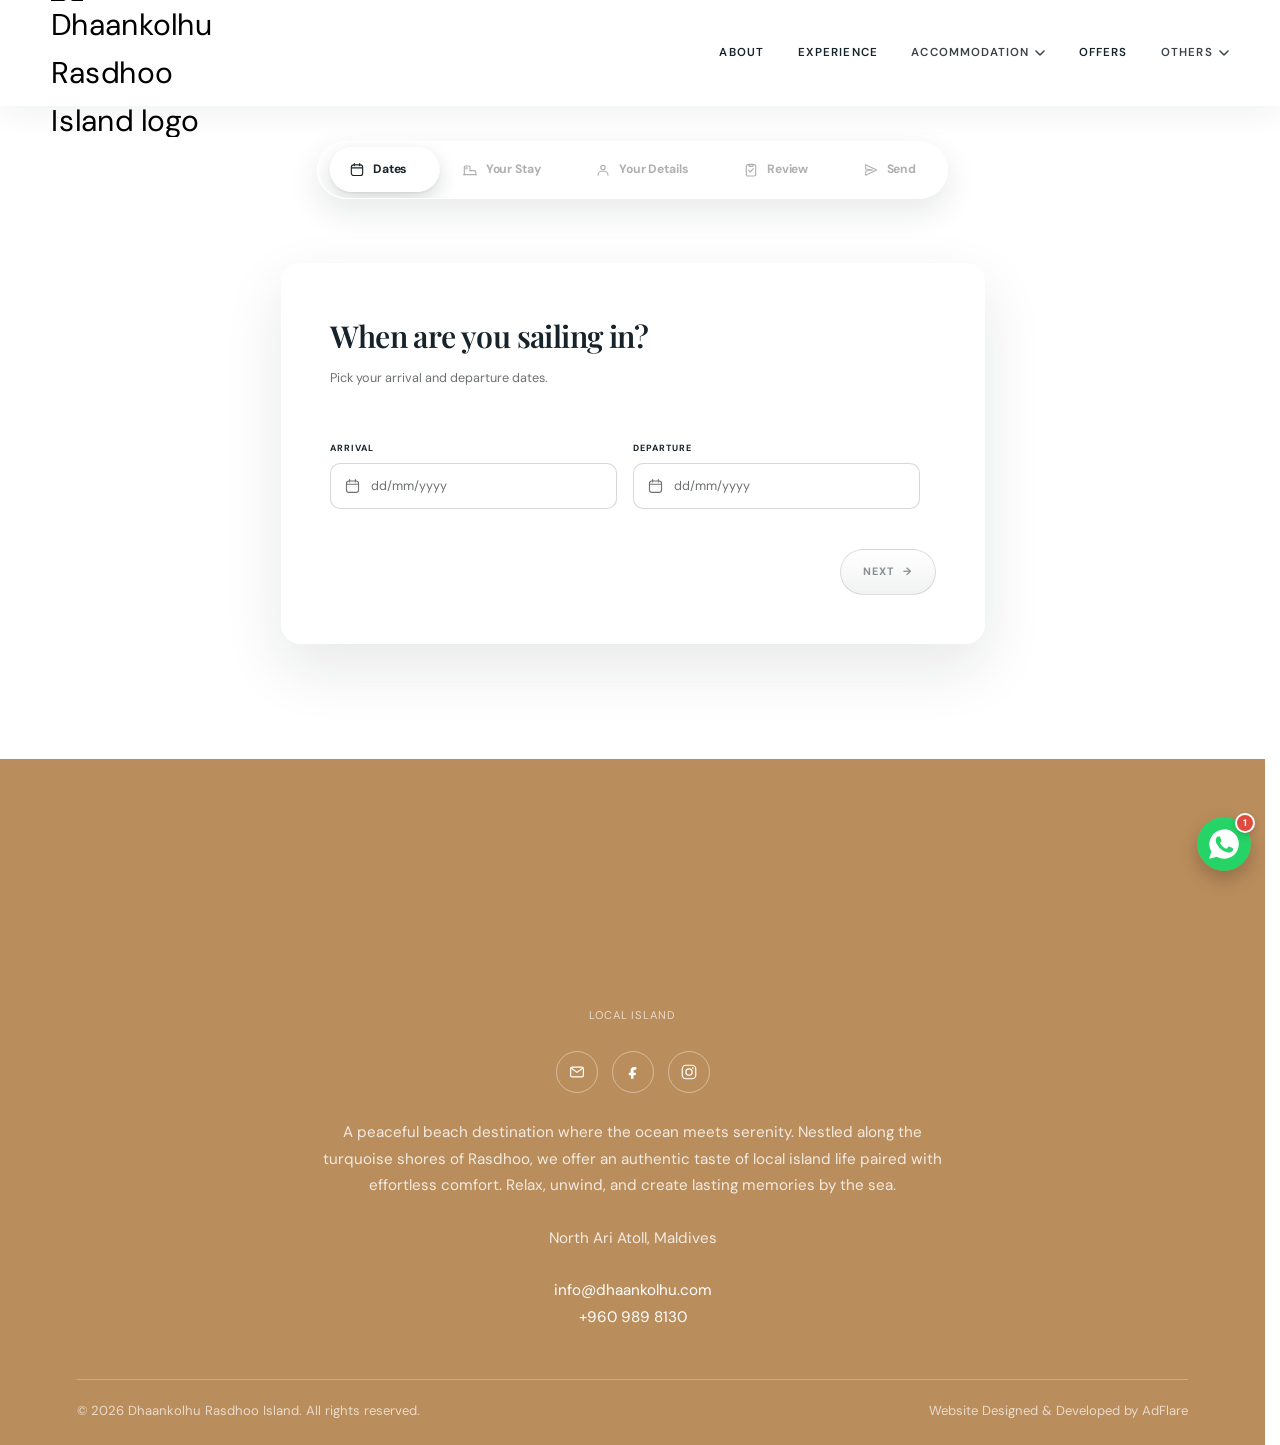
==== book-now.html @ d9fcb4b5 "Add files via upload" ====
<!doctype html>
<html lang="en">
<head>
  <meta charset="UTF-8" />
  <!-- Smooth cross-page transitions: hide the page instantly (before first paint)
       so book-now.js can fade it in — this inline script MUST stay first in <head>. -->
  <script>document.documentElement.classList.add("is-preload");</script>
  <meta name="viewport" content="width=device-width, initial-scale=1.0" />
  <meta name="theme-color" content="#0b6e70" />
  <meta name="description" content="Reserve your stay at Dhaankolhu Rasdhoo Island — a quiet stretch of the Indian Ocean, kept simple, kept beautiful." />
  <link rel="icon" type="image/png" href="img/logo/favicon-light-bg.png" />
  <link rel="icon" type="image/png" href="img/logo/favicon-light-bg.png" media="(prefers-color-scheme: light)" />
  <link rel="icon" type="image/png" href="img/logo/favicon-dark-bg.png" media="(prefers-color-scheme: dark)" />
  <link rel="shortcut icon" type="image/png" href="img/logo/favicon-light-bg.png" />
  <link rel="preconnect" href="https://fonts.googleapis.com" />
  <link rel="preconnect" href="https://fonts.gstatic.com" crossorigin />
  <link href="https://fonts.googleapis.com/css2?family=DM+Sans:wght@400;500;600;700&family=Poppins:ital,wght@0,400;0,500;0,600;0,700;1,400;1,500&family=Playfair+Display:ital,wght@0,500;0,600;0,700;1,500&display=swap" rel="stylesheet" />
  <link rel="stylesheet" href="style.css" />
  <link rel="stylesheet" href="book-now.css" />
  <title>Book Now - Dhaankolhu Rasdhoo</title>
</head>
<body>
  <div class="site-shell">
    <header class="site-header" id="site-header">
      <a class="brand-lockup" href="index.html" aria-label="Dhaankolhu Rasdhoo Island home"><img class="brand-mark" src="img/logo/logo-white.png" alt="Dhaankolhu Rasdhoo Island logo" /></a>
      <div class="header-nav-group">
        <nav class="desktop-nav" aria-label="Primary navigation"><a href="index.html#about">About</a><a href="index.html#experience">Experience</a><div class="nav-dropdown"><a href="family-room.html" class="nav-dropdown-trigger">Accommodation<svg class="nav-dropdown-chevron" viewBox="0 0 10 6" fill="none" xmlns="http://www.w3.org/2000/svg" aria-hidden="true"><path d="M1 1L5 5L9 1" stroke="currentColor" stroke-width="1.5" stroke-linecap="round" stroke-linejoin="round"/></svg></a><div class="nav-dropdown-panel"><a href="double-room.html">Double Room</a><a href="triple-room.html">Triple Room</a><a href="family-room.html">Family Room</a></div></div><a href="offers.html">Offers</a><div class="nav-dropdown"><a href="index.html#highlights" class="nav-dropdown-trigger" data-nav-noop>Others<svg class="nav-dropdown-chevron" viewBox="0 0 10 6" fill="none" xmlns="http://www.w3.org/2000/svg" aria-hidden="true"><path d="M1 1L5 5L9 1" stroke="currentColor" stroke-width="1.5" stroke-linecap="round" stroke-linejoin="round"/></svg></a><div class="nav-dropdown-panel"><a href="index.html#highlights">Highlights</a><a href="index.html#gallery">Gallery</a></div></div></nav>
        <!-- "Book now" doesn't make sense in the header while you're already
             on the booking page, so the right slot is left to the chat-bubble
             contact trigger (floating, docked separately below) instead of a CTA. -->
        <button class="menu-trigger" id="menu-trigger" type="button" aria-label="Open menu" aria-expanded="false"><span class="hamburger-icon"><span class="line line1"></span><span class="line line2"></span><span class="line line3"></span></span></button>
      </div>
    </header>
      <div class="header-contact-bubbles" id="header-contact-bubbles">
        <div class="header-contact-options" id="header-contact-options">
          <div class="chat-widget-panel" id="header-chat-widget-panel" role="dialog" aria-modal="false" aria-label="Chat with Dhaankolhu Rasdhoo" aria-hidden="true">
            <div class="chat-widget-header">
              <span class="chat-widget-avatar"><img loading="lazy" decoding="async" src="img/logo/favicon-light-bg.png" alt="" /></span>
              <span class="chat-widget-headtext">
                <strong>Dhaankolhu Rasdhoo</strong>
                <em>online</em>
              </span>
            </div>
            <div class="chat-widget-body">
              <div class="chat-widget-message">
                <span class="chat-widget-message-avatar"><img loading="lazy" decoding="async" src="img/logo/favicon-light-bg.png" alt="" /></span>
                <div class="chat-widget-bubble">Welcome to Dhaankolhu Rasdhoo! How can we help you?</div>
              </div>
            </div>
            <form class="chat-widget-inputrow" id="header-chat-widget-form">
              <input type="text" id="header-chat-widget-input" class="chat-widget-input" placeholder="Type here..." autocomplete="off" aria-label="Type your message" />
              <button type="submit" class="chat-widget-send" aria-label="Send on WhatsApp">
                <svg viewBox="0 0 24 24" width="18" height="18" fill="none" stroke="currentColor" stroke-width="2.2" stroke-linecap="round" stroke-linejoin="round"><line x1="5" y1="12" x2="19" y2="12"/><polyline points="12 5 19 12 12 19"/></svg>
              </button>
            </form>
            <a class="chat-widget-telegram-link" href="https://t.me/+9609898130" target="_blank" rel="noopener">
              <span class="chat-widget-telegram-icon"><img loading="lazy" decoding="async" src="img/telegram.webp" alt="" /></span>
              Chat on Telegram instead
            </a>
          </div>
        </div>
        <button class="header-contact-trigger" id="header-contact-trigger" type="button" aria-expanded="false" aria-controls="header-contact-options" aria-label="Contact us">
          <span class="header-contact-trigger-icon header-contact-trigger-icon-open" aria-hidden="true">
            <svg viewBox="0 0 24 24" width="100%" height="100%" style="display:block;"><circle cx="12" cy="12" r="12" fill="#25d366"/><path fill="#fff" d="M12.04 5.5c-3.61 0-6.54 2.93-6.54 6.54 0 1.15.3 2.28.87 3.27L5.4 18.6l3.42-.9a6.53 6.53 0 0 0 3.22.85h.003c3.61 0 6.545-2.93 6.545-6.54 0-1.75-.68-3.39-1.918-4.628A6.506 6.506 0 0 0 12.04 5.5zm3.837 9.354c-.16.45-.93.86-1.28.912-.328.05-.74.07-1.194-.075-.275-.088-.629-.205-1.083-.401-1.906-.823-3.15-2.74-3.244-2.867-.094-.127-.774-1.03-.774-1.966 0-.936.492-1.396.666-1.587.175-.19.381-.238.508-.238l.365.007c.118.005.276-.044.431.328.16.383.541 1.323.589 1.42.048.095.08.207.016.334-.064.127-.096.207-.19.317-.096.111-.201.248-.287.334-.096.096-.195.2-.084.39.111.19.494.817 1.062 1.324.729.65 1.344.852 1.535.949.19.096.301.08.412-.048.111-.127.476-.556.603-.746.127-.19.254-.16.428-.096.175.064 1.109.523 1.298.618.19.096.317.144.363.223.048.08.048.462-.112.911z"/></svg>
          </span>
          <span class="header-contact-trigger-icon header-contact-trigger-icon-close" aria-hidden="true">
            <svg viewBox="0 0 24 24" width="18" height="18" fill="none" stroke="currentColor" stroke-width="2.2" stroke-linecap="round" stroke-linejoin="round"><line x1="18" y1="6" x2="6" y2="18"/><line x1="6" y1="6" x2="18" y2="18"/></svg>
          </span>
        </button>
        <span class="header-contact-trigger-badge" aria-hidden="true">1</span>
      </div>


    <div class="mobile-menu" id="mobile-menu" aria-hidden="true">
      <div class="mobile-menu-inner">
        <span class="eyebrow">The local island edit</span>
        <nav aria-label="Mobile navigation">
          <a href="index.html#about"><span>01</span>About</a>
          <a href="index.html#experience"><span>02</span>Experience</a>
          <a href="family-room.html"><span>03</span>Accommodation</a>
          <a href="offers.html"><span>04</span>Offers</a>
          <a href="index.html#highlights"><span>05</span>Highlights</a>
          <a href="index.html#gallery"><span>06</span>Gallery</a>
        </nav>
        <div class="mobile-menu-divider"></div>
        <button class="mobile-book-now js-scroll-top" type="button">Book now</button>
      </div>
    </div>

    <main>
      <section class="bk-flow-section section-shell" id="booking-flow">
        <div class="bk-rail-outer">
          <div class="bk-rail" id="bk-rail">
            <div class="bk-rail-indicator" aria-hidden="true"></div>
            <button class="bk-rail-step is-active" data-step="1" type="button" disabled>
              <svg class="bk-rail-icon" viewBox="0 0 24 24" fill="none" aria-hidden="true"><rect x="3.5" y="5" width="17" height="16" rx="3.5" stroke="currentColor" stroke-width="1.7"/><path d="M3.5 9.5H20.5" stroke="currentColor" stroke-width="1.7"/><path d="M8 3V6.2M16 3V6.2" stroke="currentColor" stroke-width="1.7" stroke-linecap="round"/></svg>
              <span class="bk-rail-label">Dates</span>
            </button>
            <button class="bk-rail-step" data-step="2" type="button" disabled>
              <svg class="bk-rail-icon" viewBox="0 0 24 24" fill="none" aria-hidden="true"><path d="M3.5 19V7.5C3.5 6.67 4.17 6 5 6H10.5C11.33 6 12 6.67 12 7.5V13" stroke="currentColor" stroke-width="1.7" stroke-linecap="round" stroke-linejoin="round"/><path d="M12 13H19C19.83 13 20.5 13.67 20.5 14.5V19" stroke="currentColor" stroke-width="1.7" stroke-linecap="round" stroke-linejoin="round"/><path d="M2.5 19H21.5" stroke="currentColor" stroke-width="1.7" stroke-linecap="round"/><circle cx="6.75" cy="9.25" r="1.35" stroke="currentColor" stroke-width="1.5"/></svg>
              <span class="bk-rail-label">Your Stay</span>
            </button>
            <button class="bk-rail-step" data-step="3" type="button" disabled>
              <svg class="bk-rail-icon" viewBox="0 0 24 24" fill="none" aria-hidden="true"><circle cx="12" cy="8.3" r="3.3" stroke="currentColor" stroke-width="1.7"/><path d="M4.5 20c0-3.87 3.36-6.5 7.5-6.5s7.5 2.63 7.5 6.5" stroke="currentColor" stroke-width="1.7" stroke-linecap="round"/></svg>
              <span class="bk-rail-label">Your Details</span>
            </button>
            <button class="bk-rail-step" data-step="4" type="button" disabled>
              <svg class="bk-rail-icon" viewBox="0 0 24 24" fill="none" aria-hidden="true"><rect x="5" y="4" width="14" height="17" rx="2.3" stroke="currentColor" stroke-width="1.7"/><path d="M9 3.5H15V5.5C15 6.05 14.55 6.5 14 6.5H10C9.45 6.5 9 6.05 9 5.5V3.5Z" stroke="currentColor" stroke-width="1.7"/><path d="M8.5 12.5L11 15L15.5 10" stroke="currentColor" stroke-width="1.7" stroke-linecap="round" stroke-linejoin="round"/></svg>
              <span class="bk-rail-label">Review</span>
            </button>
            <button class="bk-rail-step bk-rail-step-fixed" data-step="5" type="button">
              <svg class="bk-rail-icon" viewBox="0 0 24 24" fill="none" aria-hidden="true"><path d="M4 20L20.5 12L4 4L4 10.5L14.5 12L4 13.5L4 20Z" stroke="currentColor" stroke-width="1.6" stroke-linejoin="round"/></svg>
              <span class="bk-rail-label">Send</span>
            </button>
          </div>
        </div>

        <div class="bk-grid">
          <div class="bk-panel">
            <form id="bk-form" novalidate>

              <!-- Step 1 — Dates & Party -->
              <div class="bk-step is-current" data-step="1">
                <div class="bk-step-head">
                  <h2>When are you sailing in?</h2>
                  <p>Pick your arrival and departure dates.</p>
                </div>
                <div class="bk-field-row">
                  <div class="bk-field">
                    <label for="bk-arrival-trigger">Arrival</label>
                    <div class="bk-date-field">
                      <svg class="bk-date-icon" viewBox="0 0 24 24" fill="none" aria-hidden="true"><rect x="3.5" y="5" width="17" height="16" rx="3.5" stroke="currentColor" stroke-width="1.6"/><path d="M3.5 9.5H20.5" stroke="currentColor" stroke-width="1.6"/><path d="M8 3V6.2M16 3V6.2" stroke="currentColor" stroke-width="1.6" stroke-linecap="round"/></svg>
                      <button type="button" class="bk-date-trigger" id="bk-arrival-trigger" data-empty="true" aria-haspopup="dialog" aria-expanded="false">dd/mm/yyyy</button>
                      <input type="hidden" id="bk-arrival" name="arrival" required />
                    </div>
                    <input type="hidden" id="bk-arrival-time" name="arrivalTime" value="14:00" />
                  </div>
                  <div class="bk-field">
                    <label for="bk-departure-trigger">Departure</label>
                    <div class="bk-date-field">
                      <svg class="bk-date-icon" viewBox="0 0 24 24" fill="none" aria-hidden="true"><rect x="3.5" y="5" width="17" height="16" rx="3.5" stroke="currentColor" stroke-width="1.6"/><path d="M3.5 9.5H20.5" stroke="currentColor" stroke-width="1.6"/><path d="M8 3V6.2M16 3V6.2" stroke="currentColor" stroke-width="1.6" stroke-linecap="round"/></svg>
                      <button type="button" class="bk-date-trigger" id="bk-departure-trigger" data-empty="true" aria-haspopup="dialog" aria-expanded="false">dd/mm/yyyy</button>
                      <input type="hidden" id="bk-departure" name="departure" required />
                    </div>
                    <input type="hidden" id="bk-departure-time" name="departureTime" value="12:00" />
                  </div>
                </div>
              </div>

              <!-- Step 2 — Choose Your Stay -->
              <div class="bk-step" data-step="2">
                <div class="bk-step-head">
                  <h2>Choose your stay</h2>
                  <p>Three ways to settle into the rhythm of the island. Pick the one that suits your party.</p>
                </div>
                <div class="bk-room-grid" id="bk-room-grid">
                  <div class="bk-room" data-room="Double Room" data-price="65" tabindex="0" role="button" aria-pressed="false">
                    <div class="bk-room-check">✓</div>
                    <div class="bk-room-media">
                      <div class="bk-room-img-wrap" data-room-gallery>
                        <img loading="lazy" decoding="async" class="bk-room-photo" src="img/room/double.webp" alt="Double Room" data-angles="img/room/double.webp|img/room/double1.webp|img/room/double2.webp" />
                      </div>
                      <div class="bk-room-angles" role="tablist" aria-label="Double Room angles">
                        <button type="button" class="bk-room-angle is-active" style="background-image:url('img/room/double.webp')" aria-label="Angle 1 of 3" aria-pressed="true"></button>
                        <button type="button" class="bk-room-angle" style="background-image:url('img/room/double1.webp')" aria-label="Angle 2 of 3" aria-pressed="false"></button>
                        <button type="button" class="bk-room-angle" style="background-image:url('img/room/double2.webp')" aria-label="Angle 3 of 3" aria-pressed="false"></button>
                      </div>
                    </div>
                    <div class="bk-room-body">
                      <h3>Double Room</h3>
                      <p>A relaxed room built for two, steps from the shoreline.</p>
                      <div class="bk-room-price"><span>Per night</span><strong>$65<small>+tax</small></strong></div>
                      <a class="bk-room-more-details" href="double-room.html">More Details <span aria-hidden="true">→</span></a>
                    </div>
                  </div>
                  <div class="bk-room" data-room="Triple Room" data-price="80" tabindex="0" role="button" aria-pressed="false">
                    <div class="bk-room-check">✓</div>
                    <div class="bk-room-media">
                      <div class="bk-room-img-wrap" data-room-gallery>
                        <img loading="lazy" decoding="async" class="bk-room-photo" src="img/room/triple.webp" alt="Triple Room" data-angles="img/room/triple.webp|img/room/triple1.webp|img/room/triple2.webp" />
                      </div>
                      <div class="bk-room-angles" role="tablist" aria-label="Triple Room angles">
                        <button type="button" class="bk-room-angle is-active" style="background-image:url('img/room/triple.webp')" aria-label="Angle 1 of 3" aria-pressed="true"></button>
                        <button type="button" class="bk-room-angle" style="background-image:url('img/room/triple1.webp')" aria-label="Angle 2 of 3" aria-pressed="false"></button>
                        <button type="button" class="bk-room-angle" style="background-image:url('img/room/triple2.webp')" aria-label="Angle 3 of 3" aria-pressed="false"></button>
                      </div>
                    </div>
                    <div class="bk-room-body">
                      <h3>Triple Room</h3>
                      <p>Extra space to spread out, ideal for three sharing the stay.</p>
                      <div class="bk-room-price"><span>Per night</span><strong>$80<small>+tax</small></strong></div>
                      <a class="bk-room-more-details" href="triple-room.html">More Details <span aria-hidden="true">→</span></a>
                    </div>
                  </div>
                  <div class="bk-room" data-room="Family Room" data-price="95" tabindex="0" role="button" aria-pressed="false">
                    <div class="bk-room-check">✓</div>
                    <div class="bk-room-media">
                      <div class="bk-room-img-wrap" data-room-gallery>
                        <img loading="lazy" decoding="async" class="bk-room-photo" src="img/room/family%20room.webp" alt="Family Room" data-angles="img/room/family%20room.webp|img/room/family1.webp|img/room/family1.webp" />
                      </div>
                      <div class="bk-room-angles" role="tablist" aria-label="Family Room angles">
                        <button type="button" class="bk-room-angle is-active" style="background-image:url('img/room/family%20room.webp')" aria-label="Angle 1 of 3" aria-pressed="true"></button>
                        <button type="button" class="bk-room-angle" style="background-image:url('img/room/family1.webp')" aria-label="Angle 2 of 3" aria-pressed="false"></button>
                        <button type="button" class="bk-room-angle" style="background-image:url('img/room/family1.webp')" aria-label="Angle 3 of 3" aria-pressed="false"></button>
                      </div>
                    </div>
                    <div class="bk-room-body">
                      <h3>Family Room</h3>
                      <p>The largest of the three, with room enough for the whole family.</p>
                      <div class="bk-room-price"><span>Per night</span><strong>$95<small>+tax</small></strong></div>
                      <a class="bk-room-more-details" href="family-room.html">More Details <span aria-hidden="true">→</span></a>
                    </div>
                  </div>
                </div>
              </div>

              <!-- Step 3 — Your Details -->
              <div class="bk-step" data-step="3">
                <div class="bk-step-head">
                  <h2>Who should we expect?</h2>
                  <p>Share a few details and our island team will shape a considered stay around you.</p>
                </div>
                <div class="bk-field-row">
                  <div class="bk-field bk-field-icon">
                    <label for="bk-name">Full name</label>
                    <div class="bk-input-wrap">
                      <svg class="bk-input-icon" viewBox="0 0 24 24" fill="none" aria-hidden="true"><path d="M12 12a4.5 4.5 0 1 0 0-9 4.5 4.5 0 0 0 0 9Z" stroke="currentColor" stroke-width="1.6"/><path d="M4.5 20.2c1.2-3.4 4-5.4 7.5-5.4s6.3 2 7.5 5.4" stroke="currentColor" stroke-width="1.6" stroke-linecap="round"/></svg>
                      <input type="text" id="bk-name" name="name" placeholder="Your name" required />
                    </div>
                  </div>
                  <div class="bk-field bk-field-icon">
                    <label for="bk-email">Email</label>
                    <div class="bk-input-wrap">
                      <svg class="bk-input-icon" viewBox="0 0 24 24" fill="none" aria-hidden="true"><path d="M3.5 6.5h17v11h-17v-11Z" stroke="currentColor" stroke-width="1.6" stroke-linejoin="round"/><path d="M4 7l8 6.2L20 7" stroke="currentColor" stroke-width="1.6" stroke-linecap="round" stroke-linejoin="round"/></svg>
                      <input type="email" id="bk-email" name="email" placeholder="you@example.com" required />
                    </div>
                  </div>
                </div>
                <div class="bk-field-row bk-field-row-single">
                  <div class="bk-field">
                    <label for="bk-phone">Contact number</label>
                    <div class="bk-phone-row">
                      <div class="bk-code-select" id="bk-code-select">
                        <button type="button" class="bk-code-trigger" id="bk-code-trigger" aria-haspopup="listbox" aria-expanded="false">
                          <span class="bk-code-flag" id="bk-code-flag">🇲🇻</span>
                          <span class="bk-code-value" id="bk-code-value">+960</span>
                          <span class="bk-code-caret">▾</span>
                        </button>
                        <div class="bk-code-panel" id="bk-code-panel">
                          <input type="text" class="bk-code-search" id="bk-code-search" placeholder="Search country or code" autocomplete="off" />
                          <div class="bk-code-list" id="bk-code-list" role="listbox" aria-label="Country code"></div>
                        </div>
                      </div>
                      <input type="tel" id="bk-phone" name="phone" placeholder="700 2020" inputmode="numeric" required />
                    </div>
                    <span class="bk-hint" id="bk-phone-hint">Pick your country code, then type your number</span>
                  </div>
                </div>
              </div>

              <!-- Step 4 — Review -->
              <div class="bk-step" data-step="4">
                <div class="bk-step-head">
                  <h2>Review your booking</h2>
                  <p>Everything below is what we'll hold for you. Download your booking summary, then confirm to continue on WhatsApp.</p>
                </div>
                <div class="bk-review-list" id="bk-review-list"></div>
                <div class="bk-review-download">
                  <div class="bk-download-row">
                    <a class="bk-btn bk-btn-download" id="bk-review-download-link" href="#" download>Download Booking Summary PDF <span>↓</span></a>
                    <span class="bk-download-cursor" aria-hidden="true">
                      <svg viewBox="0 0 24 24" fill="none" xmlns="http://www.w3.org/2000/svg"><path d="M6 3.5 6 17.5 9.6 14.2 11.7 19.4 14 18.4 11.9 13.2 16.6 12.8 6 3.5Z" fill="#17232a" stroke="#fff" stroke-width="1.4" stroke-linejoin="round"/></svg>
                    </span>
                  </div>
                  <div class="bk-download-notice">
                    <span class="bk-download-notice-icon">!</span>
                    <p><strong>Download the PDF</strong> — required to continue.</p>
                  </div>
                </div>
              </div>

              <div class="bk-actions" id="bk-actions">
                <span class="bk-next-wrap">
                  <button type="button" class="bk-btn bk-btn-primary" id="bk-next" disabled>Next <span>→</span></button>
                  <span class="bk-download-cursor bk-next-cursor" id="bk-next-cursor" aria-hidden="true">
                    <svg viewBox="0 0 24 24" fill="none" xmlns="http://www.w3.org/2000/svg"><path d="M6 3.5 6 17.5 9.6 14.2 11.7 19.4 14 18.4 11.9 13.2 16.6 12.8 6 3.5Z" fill="#17232a" stroke="#fff" stroke-width="1.4" stroke-linejoin="round"/></svg>
                  </span>
                </span>
              </div>
            </form>

            <div class="bk-success" data-step="success" id="bk-success">
              <span class="bk-step-eyebrow" style="display:block;">One step left</span>
              <h2><span style="white-space:nowrap;">Send this on</span> <em>WhatsApp</em></h2>
              <p>Your booking isn't confirmed yet. Tap below to send your summary on WhatsApp so our team can confirm availability.</p>

              <div class="bk-success-actions">
                <a class="bk-btn bk-btn-whatsapp" id="bk-whatsapp-link" href="#" target="_blank" rel="noopener">
                  <svg class="bk-whatsapp-mark" viewBox="0 0 16 16" fill="currentColor" aria-hidden="true"><path d="M13.601 2.326A7.85 7.85 0 0 0 7.994 0C3.627 0 .068 3.558.064 7.926c0 1.399.366 2.76 1.057 3.965L0 16l4.204-1.102a7.9 7.9 0 0 0 3.79.965h.004c4.368 0 7.926-3.558 7.93-7.93A7.9 7.9 0 0 0 13.6 2.326zM7.994 14.521a6.6 6.6 0 0 1-3.356-.92l-.24-.144-2.494.654.666-2.433-.156-.251a6.56 6.56 0 0 1-1.007-3.505c0-3.626 2.957-6.584 6.591-6.584a6.56 6.56 0 0 1 4.66 1.931 6.56 6.56 0 0 1 1.928 4.66c-.004 3.639-2.961 6.592-6.592 6.592m3.615-4.934c-.197-.099-1.17-.578-1.353-.646-.182-.065-.315-.099-.445.099-.133.197-.513.646-.627.775-.114.133-.232.148-.43.05-.197-.1-.836-.308-1.592-.985-.59-.525-.985-1.175-1.103-1.372-.114-.198-.011-.304.088-.403.087-.088.197-.232.296-.346.1-.114.133-.198.198-.33.065-.134.034-.248-.015-.347-.05-.099-.445-1.076-.612-1.47-.16-.389-.323-.335-.445-.34-.114-.007-.247-.007-.38-.007a.73.73 0 0 0-.529.247c-.182.198-.691.677-.691 1.654 0 .977.71 1.916.81 2.049.098.133 1.394 2.132 3.383 2.992.47.205.84.326 1.129.418.475.152.904.129 1.246.08.38-.058 1.171-.48 1.336-.943.164-.464.164-.86.114-.943-.049-.088-.182-.137-.38-.232"/></svg>
                  <span>Continue on WhatsApp</span>
                  <span class="bk-btn-arrow">→</span>
                </a>
              </div>

              <div class="bk-success-note">
                <span class="bk-success-note-icon">!</span>
                <p><strong>Not opening?</strong> Message +960 989 8130.</p>
              </div>
            </div>
          </div>

          <div class="bk-ticket-wrap reveal">
            <div class="bk-ticket" id="bk-ticket">
              <div class="bk-ticket-top">
                <span class="bk-ticket-eyebrow">Your reservation note</span>
              </div>
              <div class="bk-ticket-perf"></div>
              <div class="bk-ticket-tear"></div>
              <div class="bk-ticket-body">
                <div class="bk-ticket-table">
                <div class="bk-ticket-row is-empty" data-field="checkin"><span>Check-in</span><span>—</span></div>
                <div class="bk-ticket-row is-empty" data-field="checkout"><span>Check-out</span><span>—</span></div>
                <div class="bk-ticket-row is-empty" data-field="nights"><span>Nights</span><span>—</span></div>
                <div class="bk-ticket-row is-empty" data-field="room"><span>Stay</span><span>Not chosen yet</span></div>
                <div class="bk-ticket-row is-empty" data-field="name"><span>Name</span><span>—</span></div>
                <div class="bk-ticket-row is-empty" data-field="phone"><span>Contact</span><span>—</span></div>
                </div>
                <div class="bk-ticket-total">
                  <span>Estimated total</span>
                  <strong id="bk-ticket-total">—</strong>
                </div>
                <div class="bk-ticket-code" id="bk-ticket-code">We'll confirm the details with you on WhatsApp</div>
              </div>
            </div>
            <p class="bk-ticket-note">This is an enquiry, not a charge — our island team will follow up on WhatsApp to confirm availability before anything is booked.</p>
          </div>
        </div>
      </section>
    </main>

    <footer id="contact" class="site-footer-v2">
      <div class="footer-v2-center reveal">
        <div class="footer-v2-brand-row">
          <img loading="lazy" decoding="async" class="footer-mark" src="img/logo/logo-white.png" alt="Dhaankolhu Rasdhoo Island logo" />
        </div>
        <span class="footer-v2-tag">Local Island</span>
        <div class="footer-v2-socials">
          <a class="footer-v2-social-btn" href="mailto:info@dhaankolhu.com" aria-label="Email"><svg viewBox="0 0 24 24" fill="none" xmlns="http://www.w3.org/2000/svg"><rect x="3.5" y="5.5" width="17" height="13" rx="2" stroke="currentColor" stroke-width="1.6"/><path d="M4.5 7L12 12.5L19.5 7" stroke="currentColor" stroke-width="1.6" stroke-linecap="round" stroke-linejoin="round"/></svg></a>
          <a class="footer-v2-social-btn" href="#" target="_blank" rel="noopener noreferrer" aria-label="Facebook"><svg viewBox="0 0 24 24" fill="none" xmlns="http://www.w3.org/2000/svg"><path d="M14.5 8.5h2V5.6c-.35-.05-1.53-.15-2.9-.15-2.87 0-4.84 1.75-4.84 4.97v2.63H6.4v3.3h2.86V21h3.4v-4.65h2.75l.44-3.3h-3.19V10.8c0-.96.27-1.6 1.64-1.6Z" fill="currentColor"/></svg></a>
          <a class="footer-v2-social-btn" href="https://www.instagram.com/dhaankolhu/" target="_blank" rel="noopener noreferrer" aria-label="Instagram"><svg viewBox="0 0 24 24" fill="none" xmlns="http://www.w3.org/2000/svg"><rect x="3" y="3" width="18" height="18" rx="5" stroke="currentColor" stroke-width="1.6"/><circle cx="12" cy="12" r="4.2" stroke="currentColor" stroke-width="1.6"/><circle cx="17.2" cy="6.8" r="1.1" fill="currentColor"/></svg></a>
        </div>
        <p class="footer-v2-desc">A peaceful beach destination where the ocean meets serenity. Nestled along the turquoise shores of Rasdhoo, we offer an authentic taste of local island life paired with effortless comfort. Relax, unwind, and create lasting memories by the sea.</p>
        <p class="footer-v2-address">North Ari Atoll, Maldives</p>
        <p class="footer-v2-contact">
          <a href="mailto:info@dhaankolhu.com">info@dhaankolhu.com</a><br />
          <a href="tel:+9609898130">+960 989 8130</a>
        </p>
      </div>
      <div class="footer-v2-bottom">
        <span>© 2026 Dhaankolhu Rasdhoo Island. All rights reserved.</span>
        <div class="footer-v2-legal"><span>Website Designed &amp; Developed by AdFlare</span></div>
      </div>
    </footer>
  </div>
  <!-- jsPDF: generates the booking summary as a real PDF file
       so guests can share/download an actual document (not just text). -->
  <script src="https://cdnjs.cloudflare.com/ajax/libs/jspdf/2.5.1/jspdf.umd.min.js"></script>
  <script src="https://cdn.jsdelivr.net/npm/twemoji@14.0.2/dist/twemoji.min.js" crossorigin="anonymous"></script>
  <!-- Room photo viewer: same "grow from the card" morph used on the main
       site (index.html's highlight-expand-overlay) — reuses the identical
       CSS classes from style.css so the effect is pixel-for-pixel the same,
       just driven by book-now.js instead, and browsing a room's own 3
       angles instead of cycling between sibling cards. -->
  <div class="highlight-expand-overlay" id="room-expand-overlay">
    <div class="highlight-expand-backdrop" id="room-expand-backdrop"></div>
    <div class="highlight-expand-panel is-static-gallery room-gallery-panel" id="room-expand-panel" role="dialog" aria-modal="true" aria-label="Room photos">
      <button type="button" class="highlight-expand-close" id="room-expand-close" aria-label="Close">
        <svg viewBox="0 0 24 24" width="18" height="18" fill="none" stroke="currentColor" stroke-width="2.2" stroke-linecap="round" stroke-linejoin="round"><line x1="18" y1="6" x2="6" y2="18"/><line x1="6" y1="6" x2="18" y2="18"/></svg>
      </button>
      <div class="highlight-expand-image"><img loading="lazy" decoding="async" id="room-expand-img" src="" alt="" /></div>
      <div class="highlight-expand-content">
        <h3 class="highlight-expand-title" id="room-expand-title"></h3>
        <p class="highlight-expand-desc" id="room-expand-desc"></p>
        <div class="highlight-expand-tags" id="room-expand-tags" style="display:none;"></div>
        <div class="room-expand-thumbs" id="room-expand-thumbs"></div>
      </div>
      <div class="highlight-expand-nav" id="room-expand-nav">
        <button type="button" class="highlight-expand-nav-btn" id="room-expand-prev" aria-label="Previous angle">
          <svg viewBox="0 0 24 24" width="18" height="18" fill="none" stroke="currentColor" stroke-width="2.2" stroke-linecap="round" stroke-linejoin="round"><polyline points="15 18 9 12 15 6"/></svg>
        </button>
        <button type="button" class="highlight-expand-nav-btn" id="room-expand-next" aria-label="Next angle">
          <svg viewBox="0 0 24 24" width="18" height="18" fill="none" stroke="currentColor" stroke-width="2.2" stroke-linecap="round" stroke-linejoin="round"><polyline points="9 18 15 12 9 6"/></svg>
        </button>
      </div>
    </div>
  </div>


  <script src="book-now.js"></script>
</body>
</html>
---- style.css ----
/* Editorial Island Luxury: ivory paper, mineral ocean teal, restrained brass, editorial offsets, and quiet-luxury motion. */

:root {
  --primary: #0b6e70;
  --primary-foreground: #f5f1e8;
  --sidebar-primary: #0b6e70;
  --sidebar-primary-foreground: #f5f1e8;
  --chart-1: #0b6e70;
  --chart-2: #ba8d5c;
  --chart-3: #183d3d;
  --chart-4: #ddd3c1;
  --chart-5: #17232a;
  --radius: 0.4rem;
  --background: #f5f1e8;
  --foreground: #17232a;
  --card: #fffdf7;
  --card-foreground: #17232a;
  --popover: #fffdf7;
  --popover-foreground: #17232a;
  --secondary: #e8e1d4;
  --secondary-foreground: #17232a;
  --muted: #eae3d8;
  --muted-foreground: #6c716d;
  --accent: #ba8d5c;
  --accent-foreground: #fffdf7;
  --destructive: #a44636;
  --destructive-foreground: #fffdf7;
  --border: rgba(23, 35, 42, 0.14);
  --input: rgba(23, 35, 42, 0.18);
  --ring: #0b6e70;
  --sidebar: #f5f1e8;
  --sidebar-foreground: #17232a;
  --sidebar-accent: #e8e1d4;
  --sidebar-accent-foreground: #17232a;
  --sidebar-border: rgba(23, 35, 42, 0.14);
  --sidebar-ring: #0b6e70;
  --ink: #17232a;
  --ivory: #f5f1e8;
  --paper: #fffdf7;
  --teal: #0b6e70;
  --teal-deep: #123d40;
  --brass: #ba8d5c;
  --ease-out: cubic-bezier(0.23, 1, 0.32, 1);
  --ease-in-out: cubic-bezier(0.77, 0, 0.175, 1);
}

* { box-sizing: border-box; }
html { scroll-behavior: smooth; background: #fff; overflow-x: hidden; scrollbar-gutter: stable; }
body {
  margin: 0;
  background: var(--ivory);
  color: var(--ink);
  font-family: "DM Sans", Arial, sans-serif;
  font-size: 15px;
  line-height: 1.6;
  text-rendering: optimizeLegibility;
  -webkit-font-smoothing: antialiased;
  overflow-x: hidden;
}
button, input, select { font: inherit; }
button { border: 0; }
a { color: inherit; text-decoration: none; }
img { display: block; max-width: 100%; }
::selection { background: var(--teal); color: var(--ivory); }


.site-shell { overflow: hidden; background: #fff; }

/* ==========================================================================
   Smooth cross-page transitions (e.g. Home -> Book Now, like maafushi.com's
   "Book Now" open). Works with the tiny inline script in each <head> that
   adds "is-preload" before first paint, plus the click-intercept logic in
   script.js / book-now.js. Pure opacity + transform (GPU-friendly) so it
   stays smooth with no jank/lag.
   ========================================================================== */
html.is-preload body { opacity: 0; }
body {
  opacity: 1;
  /* NOTE: intentionally no "transform" on <body> — a transform here would make
     it the containing block for any position:fixed descendant (like our
     navbar), breaking "stick to the viewport" and causing the header to
     scroll away instead of staying pinned. Opacity-only fade avoids that. */
  transition: opacity .38s cubic-bezier(.4,0,.2,1);
  will-change: opacity;
}
/* JS adds this right before navigating to the next page */
body.is-leaving { opacity: 0; pointer-events: none; }

/* Quick, smooth fade-in for lazy-loaded images (see script.js) — hidden
   until loaded, then a short 300ms fade rather than an abrupt pop. Kept
   fast on purpose so scrolling through the gallery/cards still feels
   snappy instead of laggy. */
img[loading="lazy"], img.fade-load { opacity: 0; transition: opacity .3s ease; }
img[loading="lazy"].is-loaded, img.fade-load.is-loaded { opacity: 1; }
@media (prefers-reduced-motion: reduce) {
  img[loading="lazy"], img.fade-load { opacity: 1; transition: none; }
}
.site-header {
  position: fixed;
  inset: 0 0 auto;
  z-index: 50;
  display: grid;
  grid-template-columns: auto 1fr auto;
  align-items: center;
  align-content: center;
  gap: 2rem;
  padding: 0 clamp(1.25rem, 4vw, 4.75rem);
  color: #fff;
  border-bottom: none;
  overflow: visible;
  transition: background-color .35s var(--ease-out), color .35s var(--ease-out), border-color .35s var(--ease-out), box-shadow .35s var(--ease-out), min-height .35s var(--ease-out), padding-top .35s var(--ease-out), padding-bottom .35s var(--ease-out), transform .5s var(--ease-out), opacity .5s var(--ease-out);
  will-change: min-height, padding-top, padding-bottom, background-color, transform, opacity;
}
/* hide-on-scroll-down / reveal-on-scroll-up: JS toggles this class in script.js */
.site-header.is-hidden { transform: translateY(-100%); }
/* smooth "drawer" close — JS adds this alongside .is-hidden (book-now.js)
   when a booking step starts, for a slower, more deliberate slide-up than
   the snappy scroll-triggered hide above. */
.site-header.is-drawer-hidden {
  transition: background-color .35s var(--ease-out), color .35s var(--ease-out), border-color .35s var(--ease-out), box-shadow .35s var(--ease-out), min-height .35s var(--ease-out), padding-top .35s var(--ease-out), padding-bottom .35s var(--ease-out), transform 1.5s cubic-bezier(.65,0,.35,1), opacity 1.5s cubic-bezier(.65,0,.35,1);
}
/* Slow, deliberate "drawer sliding open" reveal for the navbar — used when
   it reappears alongside the hero story's final full-bleed frame chapter,
   instead of the snappy .5s scroll-triggered fade above. JS adds this class
   right as it removes .is-story-hidden, then clears it once settled. */
.site-header.is-frame-reveal {
  transition: background-color .35s var(--ease-out), color .35s var(--ease-out), border-color .35s var(--ease-out), box-shadow .35s var(--ease-out), min-height .35s var(--ease-out), padding-top .35s var(--ease-out), padding-bottom .35s var(--ease-out), transform 1.5s cubic-bezier(.16,1,.3,1), opacity 1.5s cubic-bezier(.16,1,.3,1);
}
/* hidden while the pinned hero story is playing through its scroll-linked
   chapters, so the welcome/about text can sit dead-center in the full
   viewport with nothing overlapping it — JS toggles this in script.js */
.site-header.is-story-hidden { opacity: 0; transform: translateY(-14px); pointer-events: none; }
.site-header.is-scrolled {
  background: rgba(245,241,232,.9);
  color: var(--ink);
  border-color: rgba(23,35,42,.12);
  box-shadow: 0 12px 36px rgba(23,35,42,.08);
  backdrop-filter: blur(16px);
}
.header-left { display: flex; align-items: center; gap: clamp(1rem, 2.6vw, 2rem); justify-self: start; }
.brand-lockup { display: inline-flex; align-items: center; gap: .7rem; justify-self: start; }
.brand-mark { width: 84px; height: 84px; object-fit: contain; filter: none; transition: filter .35s var(--ease-out); transform: scale(2); transform-origin: right center; margin-left: 84px; }
.site-header.is-scrolled .brand-mark { filter: brightness(0); }
.site-header.is-scrolled .header-cta { border-color: rgba(11,110,112,.22); background: linear-gradient(135deg, rgba(255,255,255,.86), rgba(208,232,230,.58)); box-shadow: inset 0 1px 0 rgba(255,255,255,.95), 0 8px 25px rgba(11,110,112,.08); }
.brand-type { display: grid; gap: 0; line-height: 1; }
.brand-type strong { font-family: "Poppins", Arial, sans-serif; font-size: 1.12rem; font-weight: 600; letter-spacing: -.02em; }
.brand-type small { margin-top: .25rem; font-size: .44rem; font-weight: 700; letter-spacing: .2em; text-transform: uppercase; opacity: .72; }
/* Groups the nav links + Book now button (+ mobile menu-trigger) together
   as one right-hand cluster, so with .site-header's grid now split
   auto / 1fr / auto, the empty 1fr middle column opens up as breathing
   room between the logo and this group instead of the nav sitting
   dead-center. */
.header-nav-group { display: flex; align-items: center; gap: clamp(1.6rem, 3vw, 3.2rem); grid-column: 3; justify-self: end; }
.desktop-nav { display: flex; align-items: center; justify-content: center; gap: clamp(1.2rem, 2.8vw, 3.1rem); }

/* Accommodation nav dropdown — trigger keeps the same look as the other
   desktop-nav links (it's a plain <a>, styled by .desktop-nav a above)
   with a small chevron added; the panel opens on hover/focus below it,
   listing the three room types with the first one picked out in brass
   to match the reference screenshot's highlighted top row. */
.nav-dropdown { position: relative; display: flex; align-items: center; }
.nav-dropdown-trigger { display: inline-flex; align-items: center; gap: .38rem; }
.nav-dropdown-chevron { width: 10px; height: 10px; flex-shrink: 0; transition: transform .25s var(--ease-out); }
.nav-dropdown.is-open .nav-dropdown-chevron,
.nav-dropdown:hover .nav-dropdown-chevron,
.nav-dropdown:focus-within .nav-dropdown-chevron { transform: rotate(180deg); }

.nav-dropdown-panel {
  position: absolute;
  top: calc(100% + 1.1rem);
  left: 50%;
  transform: translateX(-50%) translateY(-8px);
  min-width: 240px;
  background: #fff;
  box-shadow: 0 20px 44px rgba(23, 35, 42, .18);
  opacity: 0;
  visibility: hidden;
  pointer-events: none;
  transition: opacity .25s var(--ease-out), transform .25s var(--ease-out), visibility .25s;
  z-index: 20;
}
/* Invisible "bridge" filling the 1.1rem gap between the trigger and the
   panel above it — without this, moving the mouse from the trigger word
   down to the panel crosses a dead strip with nothing rendered in it, so
   the cursor drifts off ".nav-dropdown" mid-travel, the panel starts
   fading out, and the click on Highlights/Gallery lands on a
   closing/already-gone panel (feels "stuck"/unresponsive). Since this
   sits inside .nav-dropdown-panel, hovering it still counts as hovering
   a descendant of .nav-dropdown, so the panel stays open the whole way down. */
.nav-dropdown-panel::before {
  content: "";
  position: absolute;
  left: 0;
  right: 0;
  bottom: 100%;
  height: 1.1rem;
}
/* Opens on hover — :focus-within is kept so keyboard/tab users can still
   reach it; .is-open is kept as a harmless fallback in case anything
   still toggles it. */
.nav-dropdown.is-open .nav-dropdown-panel,
.nav-dropdown:hover .nav-dropdown-panel,
.nav-dropdown:focus-within .nav-dropdown-panel {
  opacity: 1;
  visibility: visible;
  transform: translateX(-50%) translateY(0);
  pointer-events: auto;
}
.nav-dropdown-panel a {
  display: block;
  /* .desktop-nav a further down (padding: .4rem 0) sits later in the
     cascade at the SAME specificity as this rule, so it was silently
     winning and zeroing out the left/right padding on every panel row —
     invisible while the panel had a fixed 240px min-width to spare, but
     as soon as the Others panel was shrunk to fit its own content, the
     text had no breathing room and pressed right up against (and visually
     "clipped" into) the box edge. ".nav-dropdown .nav-dropdown-panel a"
     below bumps this one class higher in specificity so it wins instead. */
  padding: .95rem 1.4rem;
  font-family: "DM Sans", Arial, Helvetica, sans-serif;
  font-size: .72rem;
  font-weight: 400;
  letter-spacing: .07em;
  text-transform: uppercase;
  text-align: center;
  color: var(--ink);
  opacity: 1;
  transform: none;
  transition: background .2s ease, color .2s ease;
  white-space: nowrap;
}
.nav-dropdown-panel a::after { content: none; }
.nav-dropdown .nav-dropdown-panel a { padding: .95rem 1.4rem; }
/* The Others dropdown is the one closest to the right edge of the header
   (last item before "Book now"), so centering its panel under the
   trigger (left:50%/translateX(-50%)) could push it past the right edge
   of the viewport on narrower desktop widths — most visible on
   book-now.html, whose header has less room to the right. Right-align
   that one panel to the trigger's right edge instead so it always stays
   inside the viewport, however narrow. Accommodation (first dropdown)
   has more room to its right and keeps the centered style above. */
.nav-dropdown:last-of-type .nav-dropdown-panel {
  left: auto;
  right: 0;
  /* "Others" only holds two short one-word rows (Highlights/Gallery), unlike
     Accommodation's longer "Triple Room" etc. — the shared 240px min-width
     above made this panel sprawl far past its own trigger, overlapping
     "Offers" and reaching almost to "Accommodation". Shrink it to fit its
     own content instead, so it visually sits under "Others" like the
     trigger it belongs to. */
  min-width: 0;
  width: max-content;
  transform: translateY(-8px);
}
.nav-dropdown:last-of-type.is-open .nav-dropdown-panel,
.nav-dropdown:last-of-type:hover .nav-dropdown-panel,
.nav-dropdown:last-of-type:focus-within .nav-dropdown-panel {
  transform: translateY(0);
}
/* Thin divider between rows so the three room names don't run together —
   skip it on the first row (nothing above it to separate from). */
.nav-dropdown-panel a + a { border-top: 1px solid rgba(23, 35, 42, .1); }
/* Each row highlights only while the cursor is actually over it — no
   row stays highlighted by default. */
.nav-dropdown-panel a:hover { background: var(--brass); color: #fff !important; }

/* .desktop-nav a's transparent-over-hero / scrolled color rules (further
   down this file) target every anchor inside .desktop-nav, including
   these panel links — without this override the rows inherited white
   text on the panel's white background and went invisible. The panel
   itself is always solid white, so its links must always stay dark
   regardless of header state — hence !important, since those header-
   state rules sit later in the cascade at equal specificity. */
.nav-dropdown-panel a { color: var(--ink) !important; }

@media (max-width: 900px) {
  .nav-dropdown-panel { display: none; }
}
.desktop-nav a { position: relative; padding: .4rem 0; font-size: .72rem; font-weight: 700; letter-spacing: .13em; text-transform: uppercase; opacity: .82; transition: opacity .2s ease; }
.desktop-nav a::after { content: ""; position: absolute; left: 0; right: 100%; bottom: 0; height: 1px; background: currentColor; transition: right .3s var(--ease-out); }
.desktop-nav a:hover { opacity: 1; }
.desktop-nav a:hover::after { right: 0; }
.header-cta { justify-self: end; display: inline-flex; align-items: center; justify-content: center; line-height: 1; gap: .4rem; min-height: 34px; padding: .5rem .82rem; border: 1px solid rgba(255,255,255,.44); border-radius: 0; background: linear-gradient(135deg, rgba(255,255,255,.7), rgba(255,255,255,.28)); color: var(--ink); box-shadow: inset 0 1px 0 rgba(255,255,255,.9), 0 8px 28px rgba(3,22,26,.12); backdrop-filter: blur(18px) saturate(135%); -webkit-backdrop-filter: blur(18px) saturate(135%); font-size: .58rem; font-weight: 700; letter-spacing: .09em; text-transform: uppercase; transition: transform .18s var(--ease-out), background .25s ease, color .25s ease, border-color .25s ease, box-shadow .25s ease; }
.header-cta:hover { border-color: rgba(255,255,255,.7); background: linear-gradient(135deg, rgba(255,255,255,.88), rgba(186,141,92,.72)); color: var(--ink); box-shadow: inset 0 1px 0 rgba(255,255,255,.95), 0 10px 28px rgba(3,22,26,.18); }
.header-cta:active, .button:active, .circle-link:active { transform: scale(.97); }
.menu-trigger { display: none; justify-self: end; color: currentColor; background: transparent; }
/* Hamburger icon lines — previously only defined in book-now.css, so the
   button rendered with no visible icon on index.html and the room-detail
   pages (family-room.html, double-room.html, triple-room.html), none of
   which load book-now.css. Moved here into the shared stylesheet so the
   icon actually shows up on every page. */
#menu-trigger { position: relative !important; width: 40px !important; height: 40px !important; align-items: center !important; justify-content: center !important; }
#menu-trigger .hamburger-icon { position: relative; width: 22px; height: 16px; display: inline-block; }
#menu-trigger .hamburger-icon .line { position: absolute; left: 0; width: 100%; height: 2px; background: currentColor; border-radius: 2px; transition: transform .35s cubic-bezier(.65,0,.35,1), opacity .25s ease, top .35s cubic-bezier(.65,0,.35,1); }
#menu-trigger .hamburger-icon .line1 { top: 0; }
#menu-trigger .hamburger-icon .line2 { top: 7px; }
#menu-trigger .hamburger-icon .line3 { top: 14px; }
#menu-trigger[aria-expanded="true"] .hamburger-icon .line1 { top: 7px; transform: rotate(45deg); }
#menu-trigger[aria-expanded="true"] .hamburger-icon .line2 { opacity: 0; transform: scaleX(0); }
#menu-trigger[aria-expanded="true"] .hamburger-icon .line3 { top: 7px; transform: rotate(-45deg); }
.site-shell:has(.mobile-menu.is-open) .site-header #menu-trigger { color: #12100d !important; z-index: 1002 !important; position: relative !important; }

.mobile-menu { display: none; }
.hero-section { position: relative; min-height: max(700px, 100svh); display: grid; place-items: center; isolation: isolate; color: #fff; background: var(--teal-deep); }
@media (min-width: 641px) {
  .hero-section { min-height: clamp(600px, 82svh, 820px); }
}
/* ---------- Hero intro: page opens fully "zoomed in", then eases out to
   reveal the whole shot — like a video opening — before the header fades in
   and the text rises up. The wrap handles ONLY this one-time zoom-out layer,
   so it doesn't fight with the existing continuous ambient drift/flip
   animation already living on .hero-backdrop itself. ---------- */
.hero-backdrop-wrap { position: absolute; inset: 0; z-index: -3; overflow: hidden; transform: scale(1.32) translateZ(0); transform-origin: center; transition: transform 3s cubic-bezier(.16,1,.3,1); will-change: transform; backface-visibility: hidden; }
/* Loop-stutter fix: give the <video> itself its own compositor layer,
   separate from the wrapper's scroll-driven scale transform above. Without
   this, every scale() the stepper applies to .hero-backdrop-wrap forces the
   browser to repaint the video's decoded frames on the main thread, and if
   that repaint lands right on the loop boundary it shows up as a visible
   pause/stutter before it restarts. translateZ(0) + will-change promotes the
   video to the GPU so the wrapper's transform and the video's own decode/
   loop timing stay independent. */
.hero-backdrop { will-change: transform; backface-visibility: hidden; transform: translateZ(0); }
.hero-section.is-intro-revealed .hero-backdrop-wrap { transform: scale(1); }
.hero-backdrop, .hero-shade, .hero-grain { position: absolute; inset: 0; }
.hero-backdrop { animation: none; } /* now a <video> — framing/cover handled by the
  object-fit/object-position rules in index.html's inline style block, not a
  CSS background-image, so nothing to set here anymore. */
.hero-section.is-intro-done .hero-backdrop { animation: hero-drift 16s ease-in-out infinite alternate; }
.hero-shade { z-index: -2; background: linear-gradient(90deg, rgba(4,19,22,.30) 0%, rgba(3,24,25,.14) 48%, rgba(4,19,22,.04) 100%), linear-gradient(0deg, rgba(4,19,22,.18) 0%, transparent 42%, rgba(4,19,22,.08) 100%); }
.hero-grain { z-index: -1; pointer-events: none; opacity: .14; background-image: url("data:image/svg+xml,%3Csvg viewBox='0 0 180 180' xmlns='http://www.w3.org/2000/svg'%3E%3Cfilter id='n'%3E%3CfeTurbulence type='fractalNoise' baseFrequency='.9' numOctaves='2' stitchTiles='stitch'/%3E%3C/filter%3E%3Crect width='100%25' height='100%25' filter='url(%23n)' opacity='.2'/%3E%3C/svg%3E"); mix-blend-mode: soft-light; }
.hero-content { width: min(100% - 2.5rem, 1080px); display: flex; flex-direction: column; align-items: center; justify-content: center; padding-top: 0; text-align: center; }
/* text rises up per WORD (see script.js splitIntoWords), staggered, once
   the zoom-out reveal begins — .hero-rise itself is just a marker now */
.word-rise { display: inline-block; opacity: 0; transform: translateY(30px); transition: opacity .9s cubic-bezier(.16,1,.3,1), transform .9s cubic-bezier(.16,1,.3,1); will-change: opacity, transform; }
.word-rise.is-shown { opacity: 1; transform: translateY(0); }
/* header starts hidden and fades/slides in alongside the reveal */
.site-header.is-intro-hidden { opacity: 0; transform: translateY(-18px); pointer-events: none; }
@media (prefers-reduced-motion: reduce) {
  .hero-backdrop-wrap { transition: none; transform: scale(1); }
  .word-rise { transition: none; opacity: 1; transform: none; }
  .site-header.is-intro-hidden { transition: none; opacity: 1; transform: none; }
  .hero-explore-btn { transition: none !important; opacity: 1; transform: none; }
}
.hero-explore-btn { margin-top: 2.6rem; min-height: 50px; padding: .9rem 2.1rem; }
/* Liquid-glass treatment matching the "Book your stay" CTA (.frame-cta-glass
   in index.html's inline styles) — frosted, saturated blur with a crisp
   border and soft outer glow. Tinted with the brand teal (not plain white)
   so the glass reads as a solid, legible pill rather than a washed-out
   sheet — plain white glass let the bright aerial photo bleed straight
   through and killed the white text's contrast. The heavier blur is what
   gives the "frosted" look in the reference screenshot: the photo behind
   is still visible, just softened into a color wash instead of sharp detail. */
.hero-explore-btn {
  background: linear-gradient(135deg, rgba(11,110,112,.97), rgba(4,38,46,.97));
  border: 1.5px solid rgba(255,255,255,.8);
  color: #fff;
  text-shadow: 0 1px 6px rgba(0,0,0,.6);
  box-shadow: 0 10px 30px rgba(0,0,0,.5), inset 0 1px 0 rgba(255,255,255,.35);
  backdrop-filter: blur(22px) saturate(160%);
  -webkit-backdrop-filter: blur(22px) saturate(160%);
}
.hero-explore-btn:hover {
  background: linear-gradient(135deg, rgba(11,110,112,1), rgba(4,38,46,1));
  border-color: rgba(255,255,255,.95);
  color: #fff;
}
/* the button rises up as one piece (not word-by-word like the eyebrow/title/
   copy above it) — splitting its text into separate word spans would make
   them flex-items inside .button's own "gap", which visibly shoved
   "Explore" and "Rasdhoo" apart. Only the pre-reveal hidden state lives
   here; the actual 2s reveal transition is applied temporarily via inline
   style in script.js and cleared right after, so it doesn't permanently
   override .button's own (much faster) hover/active transition — that
   override was what made hovering/pressing the button feel broken. */
.hero-explore-btn { opacity: 0; transform: translateY(30px); }
.hero-explore-btn.is-shown { opacity: 1; transform: translateY(0); }
.hero-explore-btn.is-shown { opacity: 1; transform: translateY(0); }
.hero-eyebrow { color: rgba(255,255,255,.8); margin-bottom: .4rem; }
.eyebrow { display: inline-block; color: var(--brass); font-size: .64rem; font-weight: 700; letter-spacing: .25em; line-height: 1.2; text-transform: uppercase; }
.hero-title { max-width: 100%; margin: 1.1rem auto 1.3rem; font-family: "Poppins", Arial, sans-serif; font-size: clamp(1.8rem, 2.8vw, 2.8rem); font-weight: 500; letter-spacing: -.065em; line-height: 1.15; text-wrap: balance; }
.hero-title-break { display: none; }
.hero-copy { max-width: 30rem; margin: .6rem auto 0; font-size: clamp(.95rem, 1.35vw, 1.14rem); color: rgba(255,255,255,.83); }
.hero-actions { display: flex; align-items: center; justify-content: center; gap: 1rem; margin-top: 2.6rem; }
.button { display: inline-flex; align-items: center; justify-content: center; gap: .75rem; min-height: 45px; padding: .78rem 1.2rem; border: 1px solid rgba(255,255,255,.38); border-radius: 999px; background: linear-gradient(135deg, rgba(255,255,255,.26), rgba(255,255,255,.1)); color: #fff; box-shadow: inset 0 1px 0 rgba(255,255,255,.48), 0 9px 25px rgba(3,22,26,.14); backdrop-filter: blur(18px) saturate(135%); -webkit-backdrop-filter: blur(18px) saturate(135%); font-size: .68rem; font-weight: 700; letter-spacing: .12em; line-height: 1; text-transform: uppercase; transition: transform .18s var(--ease-out), background .25s ease, color .25s ease, border-color .25s ease, box-shadow .25s ease; }
.button:hover { transform: translateY(-2px); }
.button-light { border-color: rgba(255,255,255,.72); background: linear-gradient(135deg, rgba(255,255,255,.82), rgba(255,255,255,.38)); color: var(--ink); }
.button-light:hover { border-color: rgba(255,255,255,.92); background: linear-gradient(135deg, rgba(255,255,255,.92), rgba(186,141,92,.7)); color: var(--ink); box-shadow: inset 0 1px 0 rgba(255,255,255,.95), 0 12px 30px rgba(3,22,26,.2); }
.button-dark { border-color: rgba(11,110,112,.42); background: linear-gradient(135deg, rgba(11,110,112,.64), rgba(18,61,64,.46)); color: #fff; }
.button-dark:hover { border-color: rgba(186,141,92,.7); background: linear-gradient(135deg, rgba(11,110,112,.76), rgba(186,141,92,.5)); color: #fff; }
.circle-link { display: inline-grid; place-items: center; width: 45px; height: 45px; border: 1px solid rgba(255,255,255,.6); border-radius: 50%; color: #fff; background: linear-gradient(135deg, rgba(255,255,255,.22), rgba(255,255,255,.06)); box-shadow: inset 0 1px 0 rgba(255,255,255,.42), 0 8px 22px rgba(3,22,26,.12); backdrop-filter: blur(18px) saturate(135%); -webkit-backdrop-filter: blur(18px) saturate(135%); transition: background .25s ease, border-color .25s ease, transform .18s var(--ease-out), box-shadow .25s ease; }
.circle-link:hover { background: var(--brass); border-color: var(--brass); transform: translateY(-2px) rotate(-8deg); }
.circle-link-large { width: 62px; height: 62px; }
.hero-rail { position: absolute; top: 50%; font-size: .58rem; font-weight: 700; letter-spacing: .18em; text-transform: uppercase; writing-mode: vertical-rl; color: rgba(255,255,255,.68); }
.hero-rail-left { left: clamp(1.25rem, 4vw, 4.75rem); transform: rotate(180deg) translateY(50%); }
.hero-rail-right { right: clamp(1.25rem, 4vw, 4.75rem); transform: translateY(-50%); }
.hero-bottomline { position: absolute; inset: auto clamp(1.25rem, 4vw, 4.75rem) 2.2rem; display: flex; justify-content: space-between; padding-top: 1rem; border-top: 1px solid rgba(255,255,255,.28); color: rgba(255,255,255,.68); font-size: .58rem; font-weight: 700; letter-spacing: .18em; text-transform: uppercase; }
.hero-scroll-label { display: inline-flex; align-items: center; gap: .65rem; }

.section-shell { width: min(100% - 2.5rem, 1280px); margin: 0 auto; }
.section-index { display: flex; align-items: center; gap: .55rem; padding-top: 1.4rem; border-top: 1px solid rgba(23,35,42,.18); color: var(--teal); font-size: .62rem; font-weight: 700; letter-spacing: .16em; text-transform: uppercase; }
.section-index span { color: var(--muted-foreground); font-weight: 500; }
.intro-section { padding-top: clamp(6rem, 11vw, 11rem); padding-bottom: clamp(3rem, 6vw, 5rem); }
.intro-layout { display: grid; grid-template-columns: minmax(170px, .75fr) minmax(0, 2.8fr); gap: clamp(2rem, 8vw, 10rem); padding-top: clamp(3rem, 6vw, 6.2rem); }
.intro-aside { align-self: start; padding-top: .55rem; color: var(--muted-foreground); }
.intro-aside .eyebrow { color: var(--brass); }
.intro-aside p { max-width: 10rem; margin: 1.25rem 0 0; font-family: "Poppins", Arial, sans-serif; font-size: 1.25rem; line-height: 1.12; }
.vertical-rule { width: 1px; height: 76px; margin-top: 2.2rem; background: var(--brass); }
.display-heading { margin: 0; font-family: "Poppins", Arial, sans-serif; font-size: clamp(3rem, 6.3vw, 6.9rem); font-weight: 500; letter-spacing: -.06em; line-height: .88; text-wrap: balance; }
.display-heading em, h1 em, h2 em { color: var(--teal); font-style: italic; font-weight: 400; }
.intro-copy { max-width: 850px; }
.intro-body { display: grid; grid-template-columns: minmax(0, 1fr) minmax(210px, .72fr); gap: clamp(2rem, 8vw, 8.5rem); margin-top: clamp(3rem, 7vw, 7rem); padding-left: clamp(0rem, 8vw, 8rem); }
.intro-body p { margin: 0; max-width: 35rem; color: #52605e; font-size: 1rem; }
.intro-body p + p { max-width: 16rem; margin-top: 1rem; font-family: "Poppins", Arial, sans-serif; font-size: 1.55rem; line-height: 1.08; color: var(--ink); }
.text-link { display: inline-flex; align-items: center; gap: .7rem; width: fit-content; margin-top: 1.7rem; padding-bottom: .5rem; border-bottom: 1px solid var(--brass); color: var(--ink); font-size: .68rem; font-weight: 700; letter-spacing: .13em; text-transform: uppercase; transition: gap .25s var(--ease-out), color .25s ease; }
.text-link:hover { gap: 1rem; color: var(--teal); }

.motion-section { position: relative; min-height: min(74vh, 720px); display: grid; place-items: center; isolation: isolate; color: #fff; overflow: hidden; }
.motion-image, .motion-overlay { position: absolute; inset: 0; }
.motion-image { z-index: -2; background-position: center; background-size: cover; filter: saturate(.85); transition: transform 1.1s var(--ease-out); }
.motion-section:hover .motion-image { transform: scale(1.035); }
.motion-overlay { z-index: -1; background: linear-gradient(90deg, rgba(7,29,31,.7), rgba(7,29,31,.1) 68%), linear-gradient(0deg, rgba(7,29,31,.4), transparent 45%); }
.motion-content { width: min(100% - 2.5rem, 1280px); padding-top: 2rem; }
.motion-content .eyebrow { color: rgba(255,255,255,.7); }
.motion-content h2 { max-width: 34rem; margin: 1.5rem 0 1rem; font-family: "Poppins", Arial, sans-serif; font-size: clamp(3.2rem, 6.5vw, 7.2rem); font-weight: 500; letter-spacing: -.065em; line-height: .85; }
.motion-content h2 em { color: #fff; }
.motion-content p { color: rgba(255,255,255,.75); font-size: .7rem; font-weight: 700; letter-spacing: .15em; text-transform: uppercase; }
.play-button { display: grid; place-items: center; width: 58px; height: 58px; margin-bottom: 2rem; padding-left: 3px; border: 1px solid rgba(255,255,255,.7); border-radius: 50%; color: #fff; background: linear-gradient(135deg, rgba(255,255,255,.24), rgba(255,255,255,.07)); box-shadow: inset 0 1px 0 rgba(255,255,255,.46), 0 8px 22px rgba(3,22,26,.14); backdrop-filter: blur(18px) saturate(135%); -webkit-backdrop-filter: blur(18px) saturate(135%); transition: background .25s ease, transform .25s var(--ease-out), box-shadow .25s ease; }
.play-button:hover { background: var(--brass); transform: scale(1.06); }
.motion-caption { position: absolute; right: clamp(1.25rem, 4vw, 4.75rem); bottom: 2.2rem; color: rgba(255,255,255,.66); font-size: .6rem; letter-spacing: .15em; text-transform: uppercase; }

.highlights-section { padding-top: clamp(3rem, 6vw, 6rem); padding-bottom: clamp(3rem, 6vw, 6rem); }
.instagram-cta { display: flex; justify-content: center; margin-top: clamp(2.2rem, 5vw, 3.4rem); }
.instagram-link { --ig-color: var(--ink); display: inline-flex; align-items: center; gap: .5rem; position: relative; padding-bottom: .35rem; color: var(--ig-color); text-decoration: none; transition: transform .35s cubic-bezier(.22,1,.36,1); }
.instagram-link-icon { display: flex; transition: transform .4s cubic-bezier(.22,1,.36,1), color .35s ease; color: var(--ig-color); }
.instagram-link-icon svg { width: 15px; height: 15px; display: block; }
.instagram-link-text { font-family: "Poppins", Arial, sans-serif; font-size: .82rem; font-weight: 500; letter-spacing: -.005em; transition: color .35s ease; }
.instagram-link::after { content: ""; position: absolute; left: 0; right: 0; bottom: 0; height: 1px; background: currentColor; transform: scaleX(0); transform-origin: left; transition: transform .45s cubic-bezier(.22,1,.36,1), background-color .35s ease; }
.instagram-link:hover, .instagram-link:focus-visible { --ig-color: #3a6ff5; transform: translateY(-1px); }
.instagram-link:hover .instagram-link-icon, .instagram-link:focus-visible .instagram-link-icon { transform: rotate(-8deg) scale(1.1); }
.instagram-link:hover::after, .instagram-link:focus-visible::after { transform: scaleX(1); }
.section-heading-row { display: flex; align-items: end; justify-content: space-between; gap: 2rem; padding: clamp(3rem, 6vw, 6.2rem) 0 clamp(3.5rem, 7vw, 7rem); }
.section-heading-row h2 { max-width: 800px; }
.slideshow-section .section-heading-row h2 { font-size: clamp(1.8rem, 3.4vw, 2.9rem); }
.slideshow-section .section-heading-row .eyebrow { display: block; margin-bottom: 1.1rem; }
.section-lede { max-width: 17rem; margin: 0 1rem 0 0; color: var(--muted-foreground); font-size: .86rem; line-height: 1.5; }
.stay-card-grid { display: grid; grid-template-columns: repeat(3, 1fr); gap: clamp(1.1rem, 2.4vw, 2.7rem); align-items: start; }
.stay-card.card-offset-2 { margin-top: clamp(2.5rem, 7vw, 7rem); }
.stay-card.card-offset-3 { margin-top: clamp(1.2rem, 3vw, 3rem); }
.card-image-wrap { position: relative; aspect-ratio: .78; overflow: hidden; background: var(--secondary); }
.card-image-wrap img { position: absolute; top: -9%; left: 0; width: 100%; height: 118%; object-fit: cover; transform: translate3d(0, var(--img-drift, 0px), 0) scale(var(--img-scale, 1)); transition: transform .25s var(--ease-out), filter .5s ease; will-change: transform; }
.stay-card:hover .card-image-wrap img { --img-scale: 1.06; filter: saturate(1.08); }
.card-image-wrap::after { content: ""; position: absolute; inset: 0; background: linear-gradient(0deg, rgba(7,22,25,.35), transparent 35%); pointer-events: none; }
.card-number { position: absolute; z-index: 1; top: 1rem; left: 1rem; color: #fff; font-size: .62rem; font-weight: 700; letter-spacing: .15em; }
.card-arrow { position: absolute; z-index: 1; right: 1rem; bottom: 1rem; display: grid; place-items: center; width: 38px; height: 38px; border: 1px solid rgba(255,255,255,.65); border-radius: 50%; color: #fff; transition: background .25s ease, transform .25s var(--ease-out); }
.stay-card:hover .card-arrow { background: var(--brass); transform: rotate(-45deg); }
.arrow-up-right { transform: rotate(-45deg); }
.card-copy { padding: 1.25rem .2rem 0; }
.card-copy h3 { margin: 0; font-family: "Poppins", Arial, sans-serif; font-size: 1.7rem; font-weight: 600; letter-spacing: -.03em; line-height: 1; }
.card-copy p { max-width: 18rem; margin: .8rem 0 0; color: var(--muted-foreground); font-size: .8rem; line-height: 1.55; }

.offer-section { padding-bottom: clamp(7rem, 13vw, 13rem); }
.offer-frame { position: relative; min-height: 570px; overflow: hidden; color: #fff; }
.offer-image, .offer-overlay { position: absolute; inset: 0; }
.offer-image { background-position: center; background-size: cover; transition: transform 1s var(--ease-out); }
.offer-frame:hover .offer-image { transform: scale(1.04); }
.offer-overlay { background: linear-gradient(90deg, rgba(11,30,31,.82), rgba(11,30,31,.22) 74%), linear-gradient(0deg, rgba(11,30,31,.4), transparent 50%); }
.offer-copy { position: relative; z-index: 1; width: min(100% - 2.5rem, 520px); padding: clamp(3rem, 8vw, 8rem) 0 0 clamp(1.25rem, 7vw, 7.5rem); }
.offer-copy .eyebrow { color: rgba(255,255,255,.72); }
.offer-copy h2 { margin: 1.2rem 0 1.25rem; font-family: "Poppins", Arial, sans-serif; font-size: clamp(3.1rem, 6vw, 6.6rem); font-weight: 500; letter-spacing: -.06em; line-height: .84; }
.offer-copy h2 em { color: #fff; }
.offer-copy p { max-width: 20rem; margin: 0 0 2rem; color: rgba(255,255,255,.74); font-size: .88rem; }
.offer-note { position: absolute; z-index: 1; right: clamp(1.25rem, 3vw, 3rem); bottom: 1.7rem; color: rgba(255,255,255,.65); font-size: .58rem; font-weight: 700; letter-spacing: .16em; text-transform: uppercase; }

/* ---------- Island Experiences: continuous, seamless auto-scrolling card
   loop (marquee-style), driven by JS (see script.js) so it can pause while
   the user swipes/drags left-right and resume afterwards. Cards are
   duplicated once in the markup so the track can wrap invisibly. ---------- */
.excursions-section { padding: 0 0 clamp(4.5rem, 8vw, 7rem); background: #fff; overflow: hidden; }
.excursions-section .section-heading-row { padding-top: clamp(2rem, 4vw, 3rem); padding-bottom: 0; margin-bottom: clamp(2rem, 4vw, 3.2rem); text-align: center; }
.excursions-section .eyebrow { color: var(--brass); margin-bottom: 1.1rem; }
.excursions-section .display-heading { font-size: clamp(1.5rem, 2.6vw, 2.1rem); }
.excursions-section .section-lede { max-width: none; }
#why-choose-us .section-lede { white-space: nowrap; }
@media (max-width: 640px) {
  #why-choose-us .section-lede { white-space: normal; }
}
/* NOTE: this used to have a mask-image edge-fade (transparent at the very
   left/right of the loop, like a classic carousel vignette). Because this
   loop scrolls continuously (marquee-style, never stops at fixed
   positions), every single card constantly slides straight through those
   fade zones as it enters/exits the strip — so every photo kept getting a
   partial "washed out"/blended-with-white patch across part of itself at
   some point, which is exactly the artifact reported. A moving belt and an
   edge-fade mask don't mix, so the fade is removed; cards now stay fully
   opaque the whole time they're on screen. */

/* ==========================================================================
   Island Activities — flat, responsive card grid (Snorkeling / Fishing /
   Dolphin / Turtle / Sharks), matching the same .discover-flat-grid
   component used on offers.html / explore-rasdhoo.html: cards "assemble"
   in from alternating left/right sides as the section scrolls into view,
   instead of the old single-card auto-looping carousel.
   ========================================================================== */
#experience.excursions-section { overflow-x: hidden; }

#experience .discover-flat-grid {
  display: flex;
  flex-wrap: wrap;
  justify-content: center;
  gap: clamp(1.4rem, 2.4vw, 2.2rem);
  max-width: 1400px;
  margin: 0 auto;
  padding: 0 clamp(1.5rem, 4vw, 3rem);
}

@media (min-width: 1600px) { #experience .discover-flat-grid { max-width: min(92vw, 1800px); } }
@media (min-width: 2000px) { #experience .discover-flat-grid { max-width: min(93vw, 2200px); } }
@media (min-width: 2400px) { #experience .discover-flat-grid { max-width: min(93vw, 2600px); } }

#experience .discover-flat-grid .offer-card {
  flex: 0 1 calc(33.333% - clamp(1.4rem, 2.4vw, 2.2rem) * 2 / 3);
  min-width: 260px;
}

@media (max-width: 640px) {
  #experience .discover-flat-grid .offer-card { flex: 1 1 100%; min-width: 0; }
}

.experience-carousel-view-all-row { display: flex; justify-content: center; margin: clamp(1.4rem, 2.6vw, 2rem) auto 0; }

/* Cards assemble in from alternating sides as the grid scrolls into view —
   card 1 from the left, card 2 from the right, and so on. */
#experience .offer-card.reveal {
  --assemble-x: -70px;
  opacity: 0;
  transform: translateX(var(--assemble-x));
  transition: opacity 2s cubic-bezier(.22,.68,0,1), transform 2s cubic-bezier(.22,.68,0,1);
  transition-delay: 0s;
}
#experience .discover-flat-grid .offer-card.reveal:nth-child(2) { --assemble-x: 70px; transition-delay: .12s; }
#experience .discover-flat-grid .offer-card.reveal:nth-child(3) { --assemble-x: 70px; transition-delay: .24s; }
#experience .discover-flat-grid .offer-card.reveal:nth-child(4) { --assemble-x: -70px; transition-delay: .36s; }
#experience .discover-flat-grid .offer-card.reveal:nth-child(5) { --assemble-x: 70px; transition-delay: .48s; }
#experience .offer-card.reveal.is-visible { opacity: 1; transform: translateX(0); }

/* View-all button fades/rises in on scroll, same timing pattern used
   elsewhere on the page. */
.excursions-section .experience-carousel-view-all-row.reveal { opacity: 0; transform: translateY(26px); transition: opacity 1.3s var(--ease-out), transform 1.3s var(--ease-out); transition-delay: .24s; }
.excursions-section .experience-carousel-view-all-row.reveal.is-visible { opacity: 1; transform: translateY(0); }

@media (prefers-reduced-motion: reduce) {
  #experience .offer-card.reveal,
  .excursions-section .experience-carousel-view-all-row.reveal { transition: none; opacity: 1; transform: none; }
}

/* ---------- "glimpse" collage: two square photo frames facing each other,
   with the location badge centered in the gap between them. Left square
   slides in from the left, right square slides in from the right (like
   they're closing in to meet), badge grows into place last. ---------- */
.collage-section { padding: 0 0 clamp(3rem, 6vw, 5rem); }
.collage-heading { max-width: 34rem; margin: 0 auto clamp(2.5rem, 6vw, 4rem); text-align: center; }
.collage-heading .eyebrow { display: block; margin-bottom: .9rem; color: var(--brass); }
.collage-heading h2 { font-size: clamp(1.9rem, 4vw, 2.9rem); }
.collage-stage { display: flex; justify-content: center; padding: clamp(2.5rem, 6vw, 4rem) 0 clamp(2.5rem, 6vw, 4.5rem); overflow: visible; }
.collage-tilt {
  position: relative;
  display: flex;
  align-items: center;
  justify-content: center;
  gap: clamp(1.4rem, 4vw, 2.6rem);
  width: min(92%, 800px);
}
.collage-main, .collage-accent {
  position: relative; flex: 1 1 0; min-width: 0; margin: 0;
  aspect-ratio: 1 / 1; border-radius: 22px; overflow: hidden;
  box-shadow: 0 34px 70px rgba(10,22,24,.28);
}
.collage-main img, .collage-accent img { width: 100%; height: 100%; object-fit: cover; display: block; }
.collage-main {
  opacity: 0; transform: translateX(-46px) scale(0.92);
  transition: opacity .8s cubic-bezier(.22,.68,0,1) .1s, transform .8s cubic-bezier(.22,.68,0,1) .1s, border-radius .9s cubic-bezier(.22,.68,0,1);
  will-change: opacity, transform, border-radius;
}
.collage-accent {
  opacity: 0; transform: translateX(46px) scale(0.92);
  transition: opacity .8s cubic-bezier(.22,.68,0,1) .15s, transform .8s cubic-bezier(.22,.68,0,1) .15s;
  will-change: opacity, transform;
}
/* the location badge sits centered over the gap between the two squares —
   translate(-50%,-50%) is the permanent centering (always applied), the
   scale is what animates in/out so the badge never loses its centered
   position */
.collage-badge {
  position: absolute; z-index: 3; left: 50%; top: 50%; margin: 0;
  width: max-content; max-width: 78%;
  padding: .9rem 1.3rem; border-radius: 14px;
  background: var(--ink); color: #fff; text-align: center;
  box-shadow: 0 22px 44px rgba(10,22,24,.3);
  opacity: 0;
  transform: translate(-50%, -50%) scale(0.5);
  transition: opacity .8s cubic-bezier(.22,.68,0,1) .3s, transform .8s cubic-bezier(.22,.68,0,1) .3s;
  will-change: opacity, transform;
}
.collage-badge-eyebrow { display: block; margin-bottom: .25rem; font-size: .6rem; font-weight: 700; letter-spacing: .14em; text-transform: uppercase; opacity: .68; }
.collage-badge strong { font-family: "Poppins", Arial, sans-serif; font-size: 1.15rem; font-weight: 600; letter-spacing: -.01em; }
/* once the frame chapter is active, both squares slide to rest and the
   badge grows in last, staggered so it reads as pieces arriving one after
   another rather than all landing at once */
.story-panel-frame.is-active .collage-main { opacity: 1; transform: translateX(0) scale(1); }
.story-panel-frame.is-active .collage-accent { opacity: 1; transform: translateX(0) scale(1); transition-delay: .2s; }
.story-panel-frame.is-active .collage-badge { opacity: 1; transform: translate(-50%, -50%) scale(1); transition-delay: .4s; }
/* Bonus "exit" beat once you keep scrolling past this last chapter: the
   right-hand square and the centered badge shrink and drift DOWN toward
   where the 3-photo frame row (.frame-card-stack — bottom-right on
   desktop, bottom-center on mobile) fades in, fading out as they go, so
   it reads as one continuous motion "arriving" at those three frames
   rather than just vanishing off the top. Timed to finish (~1.6s) right
   around when .frame-card-stack finishes fading in (.5s delay + .8s
   fade = 1.3s) for a smooth handoff instead of the two overlapping
   mid-transition. Meanwhile the left-hand square — the only thing left
   — smoothly loses its rounded corners as it zooms in to fill the whole
   screen (the actual "zoom in and take over" scale-up lives on
   .collage-main in the <style> block, since scaling just that square —
   not the shared .collage-tilt wrapper — keeps its sibling above from
   being dragged along by the same zoom). */
.story-panel-frame.is-frame-exiting .collage-accent {
  opacity: 0;
  transform: translate(18vw, 42vh) scale(0.32);
  transition: opacity 1.6s cubic-bezier(.3,.7,.4,1) .1s, transform 1.6s cubic-bezier(.3,.7,.4,1);
}
.story-panel-frame.is-frame-exiting .collage-badge {
  opacity: 0;
  transform: translate(-50%, -50%) translate(20vw, 46vh) scale(0.3);
  transition: opacity 1.6s cubic-bezier(.3,.7,.4,1) .16s, transform 1.6s cubic-bezier(.3,.7,.4,1) .06s;
}
.story-panel-frame.is-frame-exiting .collage-main {
  border-radius: 0;
}

@media (max-width: 640px) {
  .collage-tilt { width: 94%; gap: 1rem; }
  .collage-badge { padding: .7rem 1rem; max-width: 86%; }
  .collage-badge strong { font-size: .95rem; }
  /* .frame-card-stack sits bottom-CENTER on phones (not bottom-right like
     desktop), so the exit drift should head straight down with little/no
     sideways pull, otherwise it overshoots past the mobile target. */
  .story-panel-frame.is-frame-exiting .collage-accent { transform: translate(2vw, 40vh) scale(0.32); }
  .story-panel-frame.is-frame-exiting .collage-badge { transform: translate(-50%, -50%) translate(2vw, 44vh) scale(0.3); }
}
@media (prefers-reduced-motion: reduce) {
  .collage-main, .collage-accent { opacity: 1 !important; transform: none !important; }
  .collage-badge { opacity: 1 !important; transform: translate(-50%, -50%) !important; }
  .collage-tilt { transform: none !important; }
}

.gallery-section { padding-bottom: clamp(3.5rem, 6vw, 5.5rem); }
.gallery-heading { padding: clamp(3rem, 6vw, 6rem) 0 clamp(3rem, 6vw, 5.5rem) clamp(12%, 17vw, 17rem); }
.gallery-heading .eyebrow { color: var(--brass); }
.gallery-heading h2 { max-width: 480px; margin: 1.1rem 0 1.5rem; font-size: clamp(1.5rem, 2.6vw, 2.1rem); }
.gallery-heading .section-lede { max-width: 22rem; margin: 0; }
.gallery-grid { display: grid; grid-template-columns: 1.1fr .8fr 1.1fr; grid-template-rows: 250px 250px 250px; gap: 1.1rem; }
.highlights-gallery-grid { margin-top: clamp(2.5rem, 5vw, 3.8rem); }
.gallery-item { position: relative; margin: 0; overflow: hidden; background: var(--secondary); }
.gallery-item img { position: absolute; top: -9%; left: 0; width: 100%; height: 118%; object-fit: cover; transform: translate3d(0, var(--img-drift, 0px), 0) scale(var(--img-scale, 1)); transition: transform .25s var(--ease-out), filter .6s ease; will-change: transform; }
.gallery-item:hover img { --img-scale: 1.06; filter: saturate(1.08); }
.gallery-item::after { content: ""; position: absolute; inset: 0; background: linear-gradient(0deg, rgba(7,22,25,.38), transparent 45%); pointer-events: none; }
.gallery-item figcaption { position: absolute; z-index: 1; left: 1rem; bottom: .8rem; color: #fff; font-size: .6rem; font-weight: 700; letter-spacing: .13em; }
.gallery-tall { grid-row: span 2; }
.gallery-wide { grid-column: span 2; }
.gallery-square { grid-column: auto; }

/* "View all" row under the gallery grid. Base look: plain flex row,
   centered button. */
.gallery-view-all-row { display: flex; justify-content: center; align-items: center; margin-top: .6rem; }
.gallery-view-all {
  background: none;
  border: none;
  border-bottom: 1px solid var(--brass);
  cursor: pointer;
  font-family: inherit;
}

/* Highlights gallery only: the row is now the grid's own last child (see
   index.html) instead of a sibling after it, on purpose — the masonry mix
   of tall/wide/square photos packs perfectly on desktop (3 cols x 3 rows,
   no gaps), so grid-column:1/-1 makes the button span the full width as a
   row below the last photo, same look as before. On mobile the grid drops
   to 2 columns with dense auto-flow, and this exact photo order (tall,
   wide, square, square, wide, square) leaves precisely one empty cell —
   right beside the last photo. Dropping the grid-column override there
   (see the mobile media query) lets dense auto-flow place the button
   straight into that empty cell instead of leaving it blank with the
   button centered below. */
.highlights-gallery-grid .gallery-view-all-row { grid-column: 1 / -1; }

/* Final "Joy, Laughter..." gallery — uniform Instagram-style grid (equal
   square cells, no tall/wide spans) instead of the masonry mix used by
   Highlights' own gallery-grid, plus its "See more" is now a real boxed
   button (same .offer-btn-outline component as "View All Rooms") instead
   of a plain text link. Scoped to .gallery-section only so Highlights'
   gallery-grid keeps its existing masonry layout and text-link button. */
.gallery-section .gallery-grid { grid-template-columns: repeat(3, 1fr); grid-template-rows: none; }
.gallery-section .gallery-tall,
.gallery-section .gallery-wide,
.gallery-section .gallery-square { grid-column: auto; grid-row: auto; }
.gallery-section .gallery-item { aspect-ratio: 1 / 1; }
.gallery-section .gallery-view-all-row,
.highlights-section .gallery-view-all-row { margin-top: clamp(1.3rem, 2.6vw, 2rem); }

@media (max-width: 640px) {
  .gallery-section .gallery-grid { grid-template-columns: repeat(2, 1fr); grid-auto-rows: auto; grid-auto-flow: row; }
}

.story-section { display: grid; grid-template-columns: minmax(0, 1.1fr) minmax(300px, .9fr); gap: clamp(2.5rem, 9vw, 10rem); align-items: center; padding-bottom: clamp(8rem, 15vw, 15rem); }
.story-image { position: relative; aspect-ratio: .84; overflow: hidden; }
.story-image img { width: 100%; height: 100%; object-fit: cover; transition: transform .8s var(--ease-out); }
.story-image:hover img { transform: scale(1.045); }
.image-stamp { position: absolute; right: 1rem; bottom: 1rem; color: #fff; font-size: .58rem; font-weight: 700; letter-spacing: .18em; text-transform: uppercase; writing-mode: vertical-rl; }
.story-copy { max-width: 560px; }
.story-copy .section-index { margin-bottom: clamp(2.8rem, 5vw, 5rem); }
.story-copy p { max-width: 25rem; margin: 2.7rem 0 0; color: var(--muted-foreground); font-size: .95rem; }
.story-copy .text-link { margin-top: 2.2rem; }

.celebration-section { padding-bottom: clamp(8rem, 15vw, 15rem); }
.celebration-card { position: relative; min-height: 570px; overflow: hidden; color: #fff; }
.celebration-image, .celebration-overlay { position: absolute; inset: 0; }
.celebration-image { background-position: center; background-size: cover; transition: transform 1s var(--ease-out); }
.celebration-card:hover .celebration-image { transform: scale(1.04); }
.celebration-overlay { background: linear-gradient(90deg, rgba(7,26,27,.83), rgba(7,26,27,.16) 78%); }
.celebration-copy { position: relative; z-index: 1; max-width: 500px; padding: clamp(3rem, 7vw, 7rem) 0 0 clamp(1.25rem, 7vw, 7.5rem); }
.celebration-copy .eyebrow { color: rgba(255,255,255,.75); }
.celebration-copy h2 { margin: 1.25rem 0 1.35rem; font-family: "Poppins", Arial, sans-serif; font-size: clamp(3.1rem, 6vw, 6.4rem); font-weight: 500; letter-spacing: -.06em; line-height: .85; }
.celebration-copy h2 em { color: #fff; }
.celebration-copy p { max-width: 20rem; margin: 0 0 2rem; color: rgba(255,255,255,.77); font-size: .9rem; }

.closing-section { position: relative; min-height: min(78vh, 760px); display: grid; place-items: center; isolation: isolate; color: #fff; overflow: hidden; }
.closing-image, .closing-overlay { position: absolute; inset: 0; }
.closing-image { z-index: -2; background-position: center; background-size: cover; transition: transform 1.2s var(--ease-out); }
.closing-section:hover .closing-image { transform: scale(1.03); }
.closing-overlay { z-index: -1; background: linear-gradient(90deg, rgba(12,24,28,.75), rgba(12,24,28,.18)), linear-gradient(0deg, rgba(12,24,28,.52), transparent 55%); }
.closing-content { width: min(100% - 2.5rem, 1280px); padding-top: 1rem; }
.closing-content .eyebrow { color: rgba(255,255,255,.7); }
.closing-content h2 { max-width: 850px; margin: 1.4rem 0 2.5rem; font-family: "Poppins", Arial, sans-serif; font-size: clamp(3.2rem, 7vw, 7.6rem); font-weight: 500; letter-spacing: -.07em; line-height: .84; }
.closing-content h2 em { color: #fff; }

.site-footer { padding: clamp(4rem, 8vw, 8rem) clamp(1.25rem, 4vw, 4.75rem) 1.5rem; background: var(--ink); color: var(--ivory); }
.footer-top { display: grid; grid-template-columns: 1fr 1.45fr; gap: 3rem; width: min(100%, 1280px); margin: 0 auto; padding-bottom: clamp(4rem, 8vw, 8rem); }
.footer-brand { max-width: 340px; }
.footer-v2-brand-row { display: flex; align-items: center; gap: 14px; margin-bottom: 4px; }
.footer-mark { width: auto; height: 40px; margin-bottom: 0; opacity: .9; flex-shrink: 0; }
@media (max-width: 640px) {
  .footer-mark, .footer-mark-fallback { width: auto; height: 34px; margin-bottom: 0; }
  .footer-mark-fallback { font-size: 5.8rem; }
}
.footer-brand h2 { margin: 0; font-family: "Poppins", Arial, sans-serif; font-size: clamp(2.5rem, 4vw, 4.6rem); font-weight: 500; letter-spacing: -.06em; line-height: .86; }
.footer-brand h2 em { color: var(--brass); }
.footer-brand p { margin: 1.5rem 0 0; color: rgba(245,241,232,.58); font-family: "Poppins", Arial, sans-serif; font-size: 1.25rem; }
.footer-columns { display: grid; grid-template-columns: repeat(3, 1fr); gap: 2rem; }
.footer-columns > div { display: flex; flex-direction: column; align-items: flex-start; gap: .65rem; }
.footer-label { margin-bottom: .8rem; color: var(--brass); font-size: .6rem; font-weight: 700; letter-spacing: .18em; text-transform: uppercase; }
.footer-columns a, .footer-columns span, .footer-columns button { display: inline-flex; align-items: center; gap: .55rem; color: rgba(245,241,232,.65); font-size: .78rem; line-height: 1.45; text-align: left; transition: color .2s ease; }
.footer-columns a:hover, .footer-columns button:hover { color: #fff; }
.footer-columns button { padding: .65rem .9rem; border: 1px solid rgba(245,241,232,.28); border-radius: 999px; background: linear-gradient(135deg, rgba(255,255,255,.16), rgba(255,255,255,.05)); box-shadow: inset 0 1px 0 rgba(255,255,255,.2); backdrop-filter: blur(14px); -webkit-backdrop-filter: blur(14px); transition: background .2s ease, border-color .2s ease, color .2s ease, transform .18s var(--ease-out); }
.footer-columns button:hover { border-color: rgba(186,141,92,.7); background: linear-gradient(135deg, rgba(186,141,92,.42), rgba(255,255,255,.08)); transform: translateY(-2px); }
.footer-bottom { display: flex; align-items: center; justify-content: space-between; width: min(100%, 1280px); margin: 0 auto; padding-top: 1.15rem; border-top: 1px solid rgba(245,241,232,.18); color: rgba(245,241,232,.45); font-size: .58rem; font-weight: 700; letter-spacing: .12em; text-transform: uppercase; }
.footer-bottom button { display: grid; place-items: center; width: 32px; height: 32px; border: 1px solid rgba(245,241,232,.38); border-radius: 50%; color: var(--ivory); background: linear-gradient(135deg, rgba(255,255,255,.16), rgba(255,255,255,.04)); box-shadow: inset 0 1px 0 rgba(255,255,255,.22); backdrop-filter: blur(14px); -webkit-backdrop-filter: blur(14px); transition: background .2s ease, transform .18s var(--ease-out); }
.footer-bottom button:hover { background: linear-gradient(135deg, rgba(186,141,92,.48), rgba(255,255,255,.08)); transform: translateY(-2px); }
.rotate-180 { transform: rotate(180deg); }

.booking-backdrop { position: fixed; z-index: 100; inset: 0; display: grid; place-items: center; padding: 1.25rem; background: rgba(10,22,24,.56); backdrop-filter: blur(10px); animation: fade-in .25s ease both; }
.booking-panel { position: relative; width: min(100%, 560px); max-height: calc(100svh - 2.5rem); overflow-y: auto; padding: clamp(2rem, 5vw, 4rem); background: var(--paper); box-shadow: 0 30px 80px rgba(4,16,19,.24); animation: panel-in .45s var(--ease-out) both; }
.booking-close { position: absolute; top: 1.1rem; right: 1.1rem; display: grid; place-items: center; width: 35px; height: 35px; border: 1px solid rgba(11,110,112,.26); border-radius: 50%; color: var(--ink); background: linear-gradient(135deg, rgba(255,255,255,.72), rgba(208,232,230,.38)); box-shadow: inset 0 1px 0 rgba(255,255,255,.95), 0 6px 18px rgba(11,110,112,.09); backdrop-filter: blur(14px); -webkit-backdrop-filter: blur(14px); transition: background .2s ease, color .2s ease, transform .18s var(--ease-out); }
.booking-close:hover { color: #fff; background: var(--teal); }
.booking-panel .eyebrow { color: var(--teal); }
.booking-panel h2 { max-width: 25rem; margin: 1.1rem 0 1rem; font-family: "Poppins", Arial, sans-serif; font-size: clamp(2.8rem, 6vw, 4.8rem); font-weight: 500; letter-spacing: -.06em; line-height: .86; }
.booking-panel p { max-width: 27rem; margin: 0 0 2rem; color: var(--muted-foreground); font-size: .88rem; }
.booking-panel form { display: grid; gap: 1rem; }
.booking-panel label { display: grid; gap: .42rem; color: var(--ink); font-size: .62rem; font-weight: 700; letter-spacing: .12em; text-transform: uppercase; }
.booking-panel input, .booking-panel select { width: 100%; min-height: 45px; padding: 0 .8rem; border: 1px solid rgba(23,35,42,.2); border-radius: 0; outline: none; color: var(--ink); background: transparent; font-size: .85rem; font-weight: 400; letter-spacing: 0; text-transform: none; transition: border-color .2s ease, box-shadow .2s ease; }
.booking-panel input:focus, .booking-panel select:focus { border-color: var(--teal); box-shadow: 0 0 0 3px rgba(11,110,112,.12); }
.form-row { display: grid; grid-template-columns: 1fr 1fr; gap: 1rem; }
.form-submit { width: fit-content; margin-top: .5rem; }
.booking-success { min-height: 340px; display: flex; flex-direction: column; justify-content: center; }
.success-icon { display: grid; place-items: center; width: 48px; height: 48px; margin-bottom: 1.5rem; border-radius: 50%; color: #fff; background: var(--teal); }
.booking-success h2 { margin-top: 1rem; }

.reveal { opacity: 0; transform: translateY(22px); transition: opacity .8s var(--ease-out), transform .8s var(--ease-out); }
.reveal.is-visible { opacity: 1; transform: translateY(0); }
/* headings whose text is split into per-word .word-rise spans (see script.js)
   skip the block-level fade — the words themselves carry the motion */
.reveal.has-word-rise { opacity: 1; transform: none; }

/* Cascading stagger for grouped .reveal items (cards, gallery tiles, footer
   columns) so they rise up one after another instead of all at once — reads
   as smoother/more intentional, not "laggy". Pure CSS transition-delay, so
   it costs nothing extra at runtime. */
.stay-card-grid .reveal:nth-child(1), .gallery-grid .reveal:nth-child(1), .bk-info-grid .reveal:nth-child(1), .footer-v2-grid .reveal:nth-child(1) { transition-delay: 0s; }
.stay-card-grid .reveal:nth-child(2), .gallery-grid .reveal:nth-child(2), .bk-info-grid .reveal:nth-child(2), .footer-v2-grid .reveal:nth-child(2) { transition-delay: .1s; }
.stay-card-grid .reveal:nth-child(3), .gallery-grid .reveal:nth-child(3), .bk-info-grid .reveal:nth-child(3), .footer-v2-grid .reveal:nth-child(3) { transition-delay: .2s; }
.gallery-grid .reveal:nth-child(4), .footer-v2-grid .reveal:nth-child(4) { transition-delay: .3s; }
.gallery-grid .reveal:nth-child(5) { transition-delay: .4s; }
.gallery-grid .reveal:nth-child(6) { transition-delay: .5s; }
@keyframes hero-drift { from { transform: scale(1); } to { transform: scale(1.12); } }
@keyframes hero-drift-flipped { from { transform: scaleX(-1) scale(1); } to { transform: scaleX(-1) scale(1.12); } }
@keyframes fade-in { from { opacity: 0; } to { opacity: 1; } }
@keyframes panel-in { from { opacity: 0; transform: translateY(18px) scale(.98); } to { opacity: 1; transform: translateY(0) scale(1); } }

@media (min-width: 1500px) {
  .hero-title { font-size: clamp(2.4rem, 3vw, 3.6rem); }
}
/* Every .section-shell-based section (Highlights, Gallery, Why Choose Us,
   Room Offers heading, footer, etc.) should keep expanding to fill the
   screen on bigger displays instead of sitting centered inside a fixed
   1280/1440px column with big dead gutters on either side. Fluid,
   viewport-based width with a generous ceiling, starting from common
   laptop sizes and scaling further on large/ultrawide monitors.
   NOTE: overriding `width` here (not just `max-width`) is required —
   the base .section-shell rule sets `width: min(100% - 2.5rem, 1280px)`
   directly, and a plain `max-width` bump can never grow a box past a
   `width` that's already smaller than it. */
@media (min-width: 1300px) {
  .section-shell, .motion-content, .closing-content, .footer-top, .footer-bottom { width: min(92vw, 1600px); max-width: none; }
}
@media (min-width: 1700px) {
  .section-shell, .motion-content, .closing-content, .footer-top, .footer-bottom { width: min(93vw, 2000px); max-width: none; }
}
@media (min-width: 2100px) {
  .section-shell, .motion-content, .closing-content, .footer-top, .footer-bottom { width: min(93vw, 2400px); max-width: none; }
}
@media (max-width: 900px) {
  .desktop-nav, .header-cta { display: none; }
  .menu-trigger { display: grid; }
  /* Was animated via `max-height` (0 -> 28rem) over 1.5s — max-height is a
     layout property, so the browser had to recompute layout on nearly
     every frame of that 1.5-second animation just to open a menu, which is
     exactly what reads as "laggy". Switched to `transform: scaleY()`
     (already used for this same menu on book-now.html) so the whole open/
     close is handled by the compositor — no layout, no repaint — and cut
     the duration down to something that actually feels instant. */
  .mobile-menu { position: fixed; z-index: 45; display: block; top: 0; left: 0; right: 0; width: 100%; max-width: none; overflow: hidden; visibility: hidden; border: none; border-radius: 0 0 20px 20px; background: rgba(250,248,244,.96); color: var(--ink); box-shadow: 0 20px 45px rgba(23,35,42,.22); backdrop-filter: blur(28px) saturate(160%); -webkit-backdrop-filter: blur(28px) saturate(160%); opacity: 0; transform-origin: top center; transform: scaleY(0); pointer-events: none; will-change: transform, opacity; transition: transform .45s cubic-bezier(.65,0,.35,1), opacity .35s ease, visibility .45s; }
  .mobile-menu.is-open { visibility: visible; opacity: 1; transform: scaleY(1); pointer-events: auto; overflow-y: auto; transition: transform .45s cubic-bezier(.34,1.2,.4,1), opacity .3s ease; }
  .mobile-menu-inner { display: block; min-height: 0; background: transparent; padding: 104px 0 8px; box-sizing: border-box; }
  .mobile-menu .eyebrow, .mobile-book { display: none; }
  .mobile-menu nav { display: flex; flex-direction: column; margin: 0; }
  .mobile-menu nav a { display: flex; align-items: center; padding: 1.05rem 1.4rem; border-bottom: 1px solid rgba(20,18,14,.12); font-family: "DM Sans", Arial, Helvetica, sans-serif; font-size: 1rem; font-weight: 500; letter-spacing: 0; line-height: 1; color: #12100d; background: transparent; }
  .mobile-menu nav a:hover, .mobile-menu nav a:focus { background: rgba(20,18,14,.06); color: #000; }
  .mobile-menu nav a:last-child { border-bottom: 0; }
  .mobile-menu nav a span { display: none; }
  .mobile-book-now { display: block; width: 100%; box-sizing: border-box; text-align: left; align-self: stretch; margin: 0; background: transparent; color: #12100d; border: none; border-top: 1px solid rgba(20,18,14,.12); box-shadow: none; border-radius: 0; padding: 16px 24px; font-family: "DM Sans", sans-serif; font-size: 1rem; font-weight: 400; cursor: pointer; text-decoration: none; }
  .mobile-book-now:hover { background: rgba(20,18,14,.06); color: #000; }
  /* Keep header logo + close icon dark, and the header bar pinned solid
     white, while the menu is open (this dropdown sits directly under it). */
  .site-shell:has(.mobile-menu.is-open) .site-header .brand-lockup,
  .site-shell:has(.mobile-menu.is-open) .site-header .brand-type,
  .site-shell:has(.mobile-menu.is-open) .site-header .brand-type strong { color: #12100d; opacity: 1; visibility: visible; }
  .site-shell:has(.mobile-menu.is-open) .site-header .brand-mark { filter: brightness(0); }
  .site-header.is-menu-open .brand-lockup,
  .site-header.is-menu-open .brand-type,
  .site-header.is-menu-open .brand-type strong { color: #12100d; opacity: 1; visibility: visible; }
  .site-header.is-menu-open .brand-mark { filter: brightness(0); }
  .site-shell:has(.mobile-menu.is-open) .site-header { position: fixed; top: 0; left: 0; right: 0; width: 100%; z-index: 1001; background: rgba(250,248,244,.98); backdrop-filter: blur(20px) saturate(160%); -webkit-backdrop-filter: blur(20px) saturate(160%); box-shadow: none; opacity: 1; visibility: visible; transform: none; }
  .site-shell:has(.mobile-menu.is-open) .mobile-menu { position: fixed; top: 0; }
  .mobile-book { align-self: flex-start; }
  .hero-rail { display: none; }
  .intro-layout { grid-template-columns: 1fr; gap: 3rem; }
  .intro-aside { display: flex; align-items: center; gap: 1rem; }
  .intro-aside .vertical-rule { width: 48px; height: 1px; margin: 0; }
  .intro-aside p { max-width: 12rem; margin: 0; }
  .intro-body { padding-left: 0; }
  .footer-top { grid-template-columns: 1fr; }
}
@media (max-width: 640px) {
  .site-header { padding: 0 1.25rem; }
  .brand-mark { width: 68px; height: 68px; margin-left: 68px; }
  .brand-type strong { font-size: 1.1rem; }
  .hero-section { min-height: 760px; }
  .hero-content { width: min(100% - 2.5rem, 500px); padding-top: 1rem; }
  .hero-title { font-size: clamp(2rem, 8vw, 3rem); line-height: 1.55; margin-bottom: 1.6rem; }
  .hero-title-break { display: block; }
  .hero-copy { max-width: 17rem; font-size: .9rem; }
  .hero-actions { margin-top: 1.8rem; }
  .hero-bottomline { bottom: 1.5rem; font-size: .5rem; }
  .hero-bottomline > span:first-child { display: none; }
  .hero-bottomline { justify-content: flex-end; }
  .section-shell { width: min(100% - 2.5rem, 1280px); }
  .section-index { font-size: .56rem; }
  .intro-section, .highlights-section, .gallery-section { padding-top: 5.5rem; padding-bottom: 6.5rem; }
  .intro-layout { padding-top: 2.8rem; }
  .display-heading { font-size: clamp(3.25rem, 15vw, 5.1rem); }
  .intro-body { grid-template-columns: 1fr; gap: 1.2rem; margin-top: 3rem; }
  .intro-body p + p { margin-top: 0; }
  .motion-section { min-height: 590px; }
  .motion-content { width: min(100% - 2.5rem, 1280px); }
  .motion-content h2 { font-size: clamp(3.45rem, 15vw, 5.6rem); }
  .motion-caption { right: 1.25rem; bottom: 1.4rem; font-size: .5rem; }
  .section-heading-row { display: block; padding-top: 2.8rem; padding-bottom: 3.5rem; }
  .section-lede { margin-top: 1.8rem; }
  .stay-card-grid {
    display: flex;
    grid-template-columns: unset;
    overflow-x: auto;
    scroll-snap-type: x mandatory;
    -webkit-overflow-scrolling: touch;
    gap: 1rem;
    margin: 0 -1.25rem;
    padding: 0 1.25rem 1rem;
    scrollbar-width: none;
  }
  .stay-card-grid::-webkit-scrollbar { display: none; }
  .stay-card {
    flex: 0 0 84%;
    scroll-snap-align: center;
  }
  .stay-card.card-offset-2, .stay-card.card-offset-3 { margin-top: 0; }
  .card-image-wrap { aspect-ratio: 1.08; }
  .card-copy { padding-top: 1rem; }
  .card-copy h3 { font-size: 1.8rem; }
  .offer-section, .story-section, .celebration-section { padding-bottom: 6.5rem; }
  .offer-frame, .celebration-card { min-height: 590px; }
  .offer-copy, .celebration-copy { padding: 3rem 1.25rem 0; }
  .offer-copy h2, .celebration-copy h2 { font-size: clamp(3.5rem, 16vw, 5.6rem); }
  .offer-note { right: 1.25rem; bottom: 1.35rem; max-width: 12rem; text-align: right; line-height: 1.4; }
  .gallery-heading { padding: 2.8rem 0 3.5rem; }
  .gallery-grid { grid-template-columns: 1fr 1fr; grid-auto-rows: 170px; grid-auto-flow: dense; gap: .75rem; }
  .gallery-section .gallery-view-all-row { margin-top: 1.1rem; }
  /* Drop the full-width span from desktop so this cell-sized row falls
     into the one empty cell dense auto-flow leaves next to the last
     photo (see comment above .highlights-gallery-grid .gallery-view-all-row). */
  .highlights-gallery-grid .gallery-view-all-row { grid-column: auto; grid-row: auto; margin-top: 2.8rem; }
  .story-section { grid-template-columns: 1fr; gap: 3.8rem; }
  .story-image { aspect-ratio: 1.05; }
  .story-copy .section-index { margin-bottom: 2.8rem; }
  .story-copy p { margin-top: 2rem; }
  .closing-section { min-height: 680px; }
  .closing-content h2 { font-size: clamp(3.7rem, 17vw, 6.2rem); }
  .footer-columns { grid-template-columns: 1fr 1fr; gap: 2.5rem 1rem; }
  .footer-columns > div:last-child { grid-column: span 2; }
  .footer-bottom { align-items: flex-start; gap: 1rem; flex-wrap: wrap; }
  .footer-bottom span:nth-child(2) { max-width: 10rem; margin-left: auto; text-align: right; }
  .booking-panel { padding: 2.4rem 1.35rem 1.6rem; }
  .form-row { grid-template-columns: 1fr; }
}
@media (prefers-reduced-motion: reduce) {
  *, *::before, *::after { scroll-behavior: auto !important; animation-duration: .01ms !important; animation-iteration-count: 1 !important; transition-duration: .01ms !important; }
  .reveal { opacity: 1; transform: none; }
}

/* Standalone Live Server utilities: preserve the same island mark and interaction polish without framework dependencies. */
.brand-mark-fallback, .footer-mark-fallback { display: inline-grid; place-items: center; color: currentColor; font-size: 1.55rem; line-height: 1; }
.brand-mark-fallback { width: 27px; height: 27px; color: #fff; font-family: Georgia, serif; font-size: 1.55rem; }
.site-header.is-scrolled .brand-mark-fallback { color: var(--teal); }
.footer-mark-fallback { width: 192px; height: 192px; margin-bottom: 1.8rem; color: var(--brass); font-family: Georgia, serif; font-size: 7.6rem; }
.button span, .header-cta span, .text-link span { transition: transform .25s var(--ease-out); }
.button:hover span, .header-cta:hover span, .text-link:hover span { transform: translateX(3px); }
[hidden] { display: none !important; }

/* Editorial Island Luxury: text-only chapters use plain white paper, centered hierarchy, and calm editorial spacing. */
.site-shell { background: #fff; }
.intro-section, .highlights-section, .gallery-section { background: #fff; }
.intro-section .section-index { display: none; }
.intro-layout { display: block; padding-top: clamp(3rem, 6vw, 5rem); }
.intro-aside { display: flex; flex-direction: column; align-items: center; justify-content: center; padding: 0; text-align: center; }
.intro-aside .eyebrow { color: var(--brass); }
.intro-aside .vertical-rule { width: 70px; height: 3px; margin: 2.2rem auto 0; background: #a99a83; }
.intro-aside p { display: none; }
.intro-copy { max-width: none; margin-top: 1.9rem; text-align: center; }
.intro-copy .display-heading { color: #17232a; max-width: 900px; margin-inline: auto; font-size: clamp(1.5rem, 2.6vw, 2.1rem); }
.intro-copy .display-heading em { color: #17232a; font-style: normal; font-weight: 600; }
.intro-body { display: block; max-width: 1120px; margin: clamp(2.4rem, 4.5vw, 4rem) auto 0; padding: 0; text-align: center; }
.intro-body > p { max-width: 1080px; margin: 0 auto; color: #4d5961; font-size: .86rem; line-height: 1.75; }
.intro-body > div { max-width: 1080px; margin: .35rem auto 0; }
.intro-body p + p { max-width: 1080px; margin: 0 auto; color: #4d5961; font-family: "DM Sans", Arial, sans-serif; font-size: .86rem; line-height: 1.75; }
.intro-body .text-link { margin-top: 2rem; }
.section-heading-row { display: block; text-align: center; }
.section-heading-row h2 { max-width: 800px; margin-inline: auto; }
.section-heading-row .section-lede { max-width: 24rem; margin: 1.6rem auto 0; }
.gallery-heading { padding-left: 0; text-align: center; }
.gallery-heading h2 { margin-inline: auto; }
.gallery-heading .section-lede { margin-inline: auto; }
@media (max-width: 640px) {
  .intro-copy { margin-top: 1.5rem; }
  .intro-body { margin-top: 2rem; }
  .intro-body > p, .intro-body p + p { line-height: 1.65; }
}

/* Editorial Island Luxury: the navigation sits on plain white paper with dark ink contrast; the CTA remains frosted glass. */
.site-header, .site-header.is-scrolled { background: #fff; color: var(--ink); border-bottom: none; box-shadow: 0 8px 26px rgba(23,35,42,.06); backdrop-filter: none; -webkit-backdrop-filter: none; }
.site-header .brand-mark { filter: none; }
.site-header .brand-mark-fallback { color: var(--teal); }
.site-header .header-cta { border-color: rgba(11,110,112,.22); background: linear-gradient(135deg, rgba(255,255,255,.98), rgba(208,232,230,.62)); color: var(--ink); box-shadow: inset 0 1px 0 rgba(255,255,255,.98), 0 7px 20px rgba(11,110,112,.08); }
.site-header .header-cta:hover { background: linear-gradient(135deg, rgba(255,255,255,1), rgba(186,141,92,.52)); }

/* Final navbar rule: always solid white, never transparent, regardless of scroll or breakpoint. */
.site-header, .site-header.is-scrolled { background-color: #fff !important; background-image: none !important; color: var(--ink) !important; opacity: 1; }
.site-header .desktop-nav a, .site-header .brand-type { color: var(--ink); }

/* Reference navbar behavior: transparent over the hero, solid white after the user scrolls. */
.site-header:not(.is-scrolled) { background-color: transparent !important; background-image: none !important; color: #fff !important; border-bottom: none; box-shadow: none; backdrop-filter: blur(3px); -webkit-backdrop-filter: blur(3px); }
.site-header:not(.is-scrolled) .desktop-nav a, .site-header:not(.is-scrolled) .brand-type { color: #fff; }
.site-header:not(.is-scrolled) .brand-mark { filter: none; }
.site-header:not(.is-scrolled) .brand-mark-fallback { color: #fff; }
.site-header:not(.is-scrolled) .header-cta { border-color: rgba(255,255,255,.5); background: linear-gradient(135deg, rgba(255,255,255,.7), rgba(255,255,255,.25)); color: #fff; }
.site-header.is-scrolled { background-color: #fff !important; color: var(--ink) !important; border-bottom: none; box-shadow: 0 8px 26px rgba(23,35,42,.06); backdrop-filter: none; -webkit-backdrop-filter: none; }
.site-header.is-scrolled .desktop-nav a, .site-header.is-scrolled .brand-type { color: var(--ink); }
.site-header.is-scrolled .brand-mark { filter: brightness(0); }
.site-header.is-scrolled .brand-mark-fallback { color: var(--teal); }

/* Editorial Island Luxury: gently lift the hero copy so its optical center sits above the image midpoint. */
.hero-content { transform: translateY(0); }
@media (max-width: 640px) { .hero-content { transform: translateY(0); } }

/* Editorial Island Luxury: the hero descriptor stays quiet and single-line on desktop, then wraps safely on compact screens. */
.hero-copy { max-width: none; white-space: nowrap; font-size: clamp(.76rem, 1vw, .92rem); }
@media (max-width: 640px) { .hero-copy { max-width: 18rem; white-space: normal; font-size: .84rem; } }
/* on mobile the glass button's top inset highlight reads as an odd mirror-
   like sheen across the pill — flatten it to a plain translucent fill with
   just the outer drop shadow, no inset line, no gradient. */
@media (max-width: 640px) {
  .hero-explore-btn { background: linear-gradient(135deg, rgba(11,110,112,.97), rgba(4,38,46,.97)); border-color: rgba(255,255,255,.8); box-shadow: 0 9px 25px rgba(0,0,0,.5); backdrop-filter: blur(18px) saturate(150%); -webkit-backdrop-filter: blur(18px) saturate(150%); }
}

/* Editorial Island Luxury: ocean-blue ink and sea-glass white define the palette across paper sections and CTAs. */
:root { --ocean-blue: #0b6170; --ocean-deep: #073d4a; --ocean-mist: #e8f4f4; --ocean-line: #9bc5c7; }
.intro-section, .highlights-section, .gallery-section { background: #fff; color: var(--ink); }
.intro-aside .eyebrow, .section-index, .section-index span, .section-lede, .card-copy p, .intro-body > p, .intro-body p + p { color: var(--muted-foreground); }
.intro-copy .display-heading, .intro-copy .display-heading em, .section-heading-row h2, .gallery-heading h2, .card-copy h3 { color: var(--ink); }
.intro-aside .vertical-rule { background: var(--brass); }
.text-link { color: var(--ink); border-bottom-color: var(--brass); }
.text-link:hover { color: var(--muted-foreground); border-bottom-color: var(--brass); }
.button-light, .button-dark { border-color: rgba(255,255,255,.48); background: linear-gradient(135deg, rgba(11,97,112,.94), rgba(7,61,74,.96)); color: #fff; box-shadow: inset 0 1px 0 rgba(255,255,255,.34), 0 12px 28px rgba(7,61,74,.18); }
.button-light:hover, .button-dark:hover { border-color: rgba(255,255,255,.78); background: linear-gradient(135deg, #0b7180, #0a4b5a); color: #fff; }
.site-header.is-scrolled .header-cta { border-color: rgba(255,255,255,.44); background: linear-gradient(135deg, var(--ocean-blue), var(--ocean-deep)); color: #fff; box-shadow: inset 0 1px 0 rgba(255,255,255,.3), 0 8px 22px rgba(7,61,74,.18); }
.site-header.is-scrolled .header-cta:hover { background: linear-gradient(135deg, #0b7180, #0a4b5a); color: #fff; }
.footer-section { background: var(--ocean-deep); }

/* Editorial Island Luxury: every text block on white paper is centered for a unified editorial rhythm. */
.intro-section, .highlights-section, .gallery-section { text-align: center; }
.intro-section .intro-layout, .intro-section .intro-aside, .intro-section .intro-copy, .intro-section .intro-body, .intro-section .intro-body > div { text-align: center; }
.intro-section .intro-body .text-link { display: inline-flex; margin-inline: auto; }
.highlights-section .section-heading-row, .highlights-section .section-heading-row h2, .highlights-section .section-heading-row .section-lede { text-align: center; }
.highlights-section .stay-card-grid { text-align: center; }
.highlights-section .card-copy, .highlights-section .card-copy h3, .highlights-section .card-copy p { text-align: center; }
.gallery-section .gallery-heading, .gallery-section .gallery-heading h2, .gallery-section .gallery-heading .section-lede { text-align: center; }
@media (max-width: 640px) {
  .intro-section, .highlights-section, .gallery-section { text-align: center; }
  .intro-section .intro-body, .intro-section .intro-body > div, .highlights-section .card-copy { text-align: center; }
}

/* Editorial Island Luxury: the Highlights eyebrow is centered, spaced, and quiet above the section title. */
.highlights-eyebrow { display: block; margin-bottom: 1.1rem; color: #9d8d78; }

/* Editorial Island Luxury: About, Gallery, Experience, and Contact share one centered section rhythm. */
.gallery-section > .section-index { display: none; }
.gallery-section .gallery-heading { padding-top: clamp(3rem, 6vw, 5rem); }
.offer-copy { left: 50%; width: min(100% - 2.5rem, 620px); display: flex; flex-direction: column; align-items: center; text-align: center; transform: translate(-50%, -50%); }
.offer-copy .eyebrow, .offer-copy h2, .offer-copy p { text-align: center; }
.offer-copy .button { margin-inline: auto; }
.offer-note { left: 50%; transform: translateX(-50%); text-align: center; }
.site-footer { text-align: center; }
.footer-top { display: flex; flex-direction: column; align-items: center; text-align: center; }
.footer-brand, .footer-brand h2, .footer-brand p, .footer-columns, .footer-columns > div, .footer-label { text-align: center; }
.footer-columns { justify-content: center; width: 100%; }
.footer-bottom { justify-content: center; text-align: center; }
@media (max-width: 640px) {
  .offer-copy { width: min(100% - 2rem, 25rem); }
  .footer-columns { grid-template-columns: 1fr; justify-items: center; gap: 1.5rem; }
  .footer-bottom { flex-direction: column; gap: .7rem; }
}

/* Editorial Island Luxury: section eyebrows share one brass ink color. */
.intro-aside .eyebrow, .highlights-eyebrow { color: var(--brass) !important; }

/* Editorial Island Luxury: sample-matched typography uses clean sans-serif geometry, bold display weight, and calm uppercase labels. */
body, .site-shell, .site-header, button, input, textarea { font-family: "DM Sans", Arial, Helvetica, sans-serif; }
.hero-title, .display-heading, .motion-content h2, .offer-copy h2, .story-copy h2, .closing-content h2, .footer-brand h2, .footer-brand h2 em, .card-copy h3 { font-family: "DM Sans", Arial, Helvetica, sans-serif; font-style: normal; font-weight: 700; letter-spacing: -.045em; line-height: 1.04; }
.hero-title { line-height: 1.3; }
/* Mobile: the custom Agraham display face has tall swashes/ascenders that
   still crowd the two title lines together even at line-height 1.3 on
   larger screens — mobile needs noticeably more room between "Dhaankolhu"
   and "Rasdhoo", plus more breathing space before the subtitle below.
   Placed after the unconditional rule above so it wins the cascade on
   small screens without touching desktop spacing. */
@media (max-width: 640px) {
  .hero-title { line-height: 1.55; margin: .9rem auto 1.6rem; }
}
.hero-title em, .display-heading em, .motion-content h2 em, .offer-copy h2 em, .story-copy h2 em, .closing-content h2 em { font-family: inherit; font-style: normal; font-weight: 700; }
.brand-type strong, .brand-type small, .desktop-nav a, .eyebrow, .button, .header-cta, .section-index, .card-number, .card-arrow, .footer-label, .footer-bottom { font-family: "DM Sans", Arial, Helvetica, sans-serif; }
.eyebrow { font-weight: 700; letter-spacing: .22em; }
.hero-eyebrow { color: rgba(255,255,255,.85) !important; }
.hero-copy, .intro-body, .section-lede, .card-copy p, .offer-copy p, .story-copy p, .footer-brand p, .footer-columns, .motion-content p { font-family: "DM Sans", Arial, Helvetica, sans-serif; font-style: normal; }

/* Luxury resort touch: page headers get an elegant serif display face instead
   of the site's default geometric sans, giving them a more premium,
   resort-editorial feel. Body copy/descriptions stay on the sans-serif font. */
.display-heading, .motion-content h2, .offer-copy h2, .story-copy h2, .closing-content h2, .footer-brand h2, .card-copy h3, .celebration-copy h2, .excursion-row-copy h3 { font-family: "Playfair Display", Georgia, serif; font-weight: 600; letter-spacing: -.02em; line-height: 1.18; }
/* Custom luxury display font (client-supplied, commercially licensed) —
   used on the hero header only; every other heading keeps Playfair Display. */
@font-face {
  font-family: "Agraham";
  src: url("fonts/Agraham.otf") format("opentype");
  font-weight: 400;
  font-style: normal;
  font-display: swap;
}
.hero-title { font-family: "Agraham", "Playfair Display", Georgia, serif; font-weight: 400; letter-spacing: 0; }
.hero-title em, .display-heading em, .motion-content h2 em, .offer-copy h2 em, .story-copy h2 em, .closing-content h2 em, .footer-brand h2 em { font-family: inherit; font-weight: 600; }

/* Uniform small text sizing for header nav and footer content, as requested. */
.brand-type strong { font-size: .95rem; }
.brand-type small { font-size: .5rem; }
.desktop-nav a { font-size: .78rem; }
.header-cta { font-size: .7rem; }

.footer-brand h2 { font-size: 1.6rem; letter-spacing: -.02em; line-height: 1.15; }
.footer-brand p { font-size: .82rem; }
.footer-label { font-size: .7rem; }
.footer-columns a, .footer-columns span, .footer-columns button { font-size: .8rem; }
.footer-bottom { font-size: .7rem; }

/* Remove the vertical rule under the "An island in its own time" eyebrow and tighten the gap to the heading below it. */
.intro-aside .vertical-rule { display: none; }
.intro-copy { margin-top: .6rem; }

/* Shrink the "Where the day moves at water speed." motion section heading and supporting text. */
.motion-content h2 { font-size: clamp(2.2rem, 4.5vw, 4.2rem); }
.motion-content .eyebrow { font-size: .58rem; }
.motion-content p { font-size: .62rem; }
@media (max-width: 640px) {
  .motion-content h2 { font-size: clamp(2rem, 9vw, 2.9rem); }
}

/* New "Discover Dhaankolhu Rasdhoo Island in Motion" video showcase section, replacing the old film scroller. */
.video-section { padding: clamp(6rem, 11vw, 10rem) 0 clamp(5rem, 10vw, 9rem); background: var(--ivory); }
.video-section-inner { text-align: center; }
.video-section-heading { max-width: 760px; margin: 0 auto clamp(2.2rem, 4.5vw, 3.2rem); text-align: center; }
.video-section-heading .eyebrow { display: block; margin-bottom: 1.1rem; color: var(--brass); }
.video-section-heading h2 { color: var(--ink); font-size: clamp(1.1rem, 2.2vw, 1.9rem); white-space: nowrap; }
.video-section-heading h2 em { color: var(--ink); }
.video-frame { position: relative; overflow: hidden; border-radius: 16px; aspect-ratio: 16 / 9; background: #1c1c1c; max-width: 860px; margin: 0 auto; }
.video-frame img { width: 100%; height: 100%; object-fit: cover; opacity: .82; transition: transform .8s var(--ease-out), opacity .3s ease; }
.video-frame:hover img { transform: scale(1.03); opacity: .9; }
.video-play-button { position: absolute; right: 1.5rem; bottom: 1.5rem; display: grid; place-items: center; width: 52px; height: 52px; padding-left: 3px; border: 1px solid rgba(255,255,255,.35); border-radius: 12px; color: #fff; background: rgba(20,20,20,.55); backdrop-filter: blur(10px); font-size: .95rem; transition: background .25s ease, transform .2s var(--ease-out); }
.video-play-button:hover { background: var(--brass); transform: scale(1.05); }
.video-caption { max-width: 640px; margin: clamp(1.6rem, 3vw, 2.2rem) auto 0; color: var(--muted-foreground); font-size: .9rem; line-height: 1.7; }
.video-credit { max-width: 640px; margin: .6rem auto 0; color: var(--muted-foreground); opacity: .7; font-size: .78rem; line-height: 1.6; }
.video-credit a { color: inherit; text-decoration: underline; text-underline-offset: 2px; }
.video-credit a:hover { color: var(--ink); }

/* --- Video frame: ambient glow + viewfinder corners + location badge --- */
.video-frame-wrap { position: relative; max-width: 900px; margin: 0 auto; }
.video-frame-wrap::before {
  content: "";
  position: absolute;
  inset: -8%;
  z-index: -1;
  background: radial-gradient(60% 60% at 50% 45%, rgba(186,141,92,.22), transparent 72%);
  filter: blur(18px);
}
.video-corner {
  position: absolute;
  width: 38px;
  height: 38px;
  border: 2px solid var(--brass);
  z-index: 2;
  pointer-events: none;
}
.video-corner-tl { top: -14px; left: -14px; border-right: none; border-bottom: none; border-radius: 8px 0 0 0; }
.video-corner-br { bottom: -14px; right: -14px; border-left: none; border-top: none; border-radius: 0 0 8px 0; }
.video-frame-scrim {
  position: absolute;
  inset: 0;
  background: linear-gradient(180deg, rgba(18,61,64,0) 42%, rgba(11,25,27,.58) 100%);
  pointer-events: none;
}
.video-watch-badge {
  position: absolute;
  left: 1.5rem;
  bottom: 1.5rem;
  z-index: 1;
  padding: .7rem 1.1rem;
  border-radius: 12px;
  background: rgba(20,20,20,.42);
  backdrop-filter: blur(10px);
  color: #fff;
  text-align: left;
}
.video-watch-badge-eyebrow { display: block; margin-bottom: .2rem; font-size: .58rem; font-weight: 700; letter-spacing: .16em; text-transform: uppercase; opacity: .72; }
.video-watch-badge strong { font-family: "Poppins", Arial, sans-serif; font-size: 1rem; font-weight: 600; letter-spacing: -.01em; }
@media (max-width: 640px) {
  .video-corner { width: 26px; height: 26px; }
  .video-corner-tl { top: -10px; left: -10px; }
  .video-corner-br { bottom: -10px; right: -10px; }
  .video-watch-badge { left: 1rem; bottom: 1rem; padding: .55rem .85rem; }
  .video-watch-badge strong { font-size: .85rem; }
}
@media (max-width: 640px) {
  .video-section-heading h2 { white-space: normal; font-size: clamp(1.5rem, 7vw, 2.1rem); }
  .video-frame { aspect-ratio: 16 / 10; border-radius: 12px; max-width: 100%; }
  .video-play-button { width: 46px; height: 46px; right: 1rem; bottom: 1rem; }
}

/* Fill the video frame with the YouTube iframe once it's clicked to play. */
.video-frame { cursor: pointer; }
.video-frame iframe { width: 100%; height: 100%; border: 0; display: block; }

/* Header size matched to the Gallery heading so all section titles read the same scale. */
.highlights-heading { max-width: 900px; white-space: normal; font-size: clamp(1.5rem, 2.6vw, 2.1rem); }

/* Redesign the highlight cards: rounded images, left-aligned titles and copy, no number/arrow overlay. */
.card-image-wrap { border-radius: 0; aspect-ratio: 16 / 9; }
.card-image-wrap::after { display: none; }
.card-copy { text-align: left; padding: 1.1rem 0 0; }
.card-copy h3 { font-size: 1.35rem; }
.card-copy p { max-width: none; text-align: left; }
.highlights-section .card-copy, .highlights-section .card-copy h3, .highlights-section .card-copy p { text-align: left; }

/* ==========================================================================
   Highlights cards (Sunset Swing / Island From Above / Snorkeling the
   Lagoon) — the title now sits baked onto the photo itself instead of as
   plain text underneath it, and hovering smoothly darkens the photo and
   reveals the description + a "Find Out More" cta beneath the title —
   same idea as the Adaaran-style highlight tiles. Scoped to
   .highlights-section .stay-card specifically (and carries higher
   specificity than the unscoped .card-image-wrap/.card-copy rules just
   above) so "Why Choose Us" further down, which reuses the exact same
   .stay-card markup, is untouched and keeps its plain photo-then-text
   layout.
   ========================================================================== */
.highlights-section .stay-card { position: relative; }
.highlights-section .stay-card .card-image-wrap { aspect-ratio: .82; }
.highlights-section .stay-card .card-image-wrap::after {
  display: block;
  background: linear-gradient(0deg, rgba(7,22,25,.82) 0%, rgba(7,22,25,.38) 42%, rgba(7,22,25,0) 70%);
  transition: background .5s var(--ease-out);
}
.highlights-section .stay-card:hover .card-image-wrap::after,
.highlights-section .stay-card:focus-within .card-image-wrap::after {
  background: linear-gradient(0deg, rgba(7,22,25,.92) 0%, rgba(7,22,25,.6) 55%, rgba(7,22,25,.05) 100%);
}

.highlights-section .stay-card .card-copy {
  position: absolute;
  inset: auto 0 0 0;
  z-index: 1;
  display: flex;
  flex-direction: column;
  align-items: flex-start;
  padding: clamp(1.3rem, 2.4vw, 1.9rem) clamp(1.2rem, 2.2vw, 1.7rem) clamp(1.5rem, 2.6vw, 2rem);
  color: #fff;
}
.highlights-section .stay-card .card-tag {
  display: block;
  margin-bottom: .5rem;
  font-family: "DM Sans", Arial, Helvetica, sans-serif;
  font-size: .66rem;
  font-weight: 600;
  letter-spacing: .14em;
  text-transform: uppercase;
  color: rgba(255,255,255,.82);
}
.highlights-section .stay-card .card-copy h3 { margin: 0; color: #fff; font-size: clamp(1.3rem, 2.2vw, 1.6rem); }

/* The description + cta live inside a grid row that's collapsed to 0fr by
   default and expands to 1fr on hover — a pure-CSS height animation
   (no fixed max-height guess needed) that reads as the panel "growing"
   open, pushing the title up slightly as it does. */
.highlights-section .stay-card .card-hover-reveal {
  display: grid;
  grid-template-rows: 0fr;
  width: 100%;
  opacity: 0;
  transition: grid-template-rows .5s var(--ease-out), opacity .4s ease;
}
.highlights-section .stay-card:hover .card-hover-reveal,
.highlights-section .stay-card:focus-within .card-hover-reveal {
  grid-template-rows: 1fr;
  opacity: 1;
}
.highlights-section .stay-card .card-hover-reveal-inner { overflow: hidden; }
.highlights-section .stay-card .card-copy p {
  margin: .85rem 0 0;
  max-width: none;
  color: rgba(255,255,255,.88);
  font-size: .82rem;
  line-height: 1.6;
}
.highlights-section .stay-card .card-cta {
  display: inline-flex;
  align-items: center;
  justify-content: center;
  margin-top: 1.1rem;
  padding: .6rem 1.25rem;
  background: var(--brass);
  color: #fff;
  font-family: "DM Sans", Arial, Helvetica, sans-serif;
  font-size: .6rem;
  font-weight: 700;
  letter-spacing: .12em;
  text-transform: uppercase;
  border-radius: 2px;
  transition: background .2s ease, transform .2s var(--ease-out);
}
.highlights-section .stay-card:hover .card-cta,
.highlights-section .stay-card:focus-within .card-cta { transform: translateY(-1px); }

/* Touch devices can't hover, so show the description + cta right away
   instead of hiding content behind an interaction that can't happen there
   — tapping the card still opens the full detail view as normal. */
@media (hover: none) {
  .highlights-section .stay-card .card-hover-reveal { grid-template-rows: 1fr; opacity: 1; }
  .highlights-section .stay-card .card-image-wrap::after { background: linear-gradient(0deg, rgba(7,22,25,.88) 0%, rgba(7,22,25,.45) 50%, rgba(7,22,25,.05) 100%); }
}

@media (prefers-reduced-motion: reduce) {
  .highlights-section .stay-card .card-image-wrap::after,
  .highlights-section .stay-card .card-hover-reveal,
  .highlights-section .stay-card .card-cta { transition: none; }
}

/* Even out the highlight cards so all three sit at the same height, no staggered offsets. */
.stay-card.card-offset-2, .stay-card.card-offset-3 { margin-top: 0; }

/* Image slideshow with badge, heading, copy, CTA, and dot navigation, replacing the static offer banner. */
.slideshow-section { padding-bottom: clamp(3rem, 6vw, 6rem); }
/* Location / map section — replaces the full-bleed banner that used to sit
   below Island Activities. Heading matches the Experience section's centered,
   single-line treatment; the map itself is edge-to-edge, no frame/border. */
.location-section { padding-bottom: clamp(3rem, 6vw, 6rem); }
.location-section .section-heading-row { padding-top: clamp(2rem, 4vw, 3rem); margin-bottom: clamp(1.6rem, 3vw, 2.6rem); text-align: center; }
.location-section .eyebrow { color: var(--brass); margin-bottom: 1.1rem; }
.location-section .display-heading { font-size: clamp(1.5rem, 2.6vw, 2.1rem); white-space: nowrap; }
.location-section .section-lede { max-width: none; margin: .9rem auto 0; }
.location-frame { position: relative; width: 100%; height: 100vh; height: 100dvh; overflow: hidden; }
.location-frame iframe { position: absolute; inset: 0; width: 100%; height: 100%; border: 0; display: block; }
.location-cta-row { margin-top: clamp(1.8rem, 3.5vw, 2.6rem); text-align: center; }
@media (max-width: 640px) {
  .location-section .display-heading { white-space: normal; font-size: clamp(1.5rem, 7vw, 2.1rem); }
  .location-frame { height: 100vh; height: 100dvh; } /* dvh, not svh — svh freezes at the
    smallest possible height, leaving a gap once the address bar auto-hides */
}
/* heading row was removed from this section (no title/eyebrow above the
   slideshow anymore) — add back a bit of breathing room above it since it
   no longer inherits spacing from the heading row that used to precede it. */
.slideshow-section { padding-top: clamp(2.5rem, 5vw, 4rem); }
.slideshow { position: relative; }
.slideshow-track { position: relative; min-height: 342px; overflow: hidden; border-radius: 16px; }
.slide { position: absolute; inset: 0; display: flex; align-items: center; background-position: center; background-size: cover; color: #fff; opacity: 0; visibility: hidden; transition: opacity 1.5s var(--ease-out), visibility 1.5s var(--ease-out); }
.slide.is-active { opacity: 1; visibility: visible; z-index: 1; }
.slide-overlay { position: absolute; inset: 0; background: linear-gradient(0deg, rgba(11,30,31,.78) 0%, rgba(11,30,31,.24) 46%, rgba(11,30,31,.05) 70%); }
.slide-content { position: relative; z-index: 1; width: min(100% - 2.5rem, 620px); padding: 0 0 0 clamp(1.5rem, 4vw, 3.5rem); }
.slide-badge { display: inline-block; margin-bottom: .6rem; padding: .35rem .8rem; border: 1px solid rgba(255,255,255,.35); border-radius: 999px; background: rgba(255,255,255,.12); backdrop-filter: blur(8px); font-size: .58rem; font-weight: 700; letter-spacing: .16em; text-transform: uppercase; }
.slide-content h2 { margin: 0 0 .55rem; font-family: "DM Sans", Arial, Helvetica, sans-serif; font-weight: 700; letter-spacing: -.03em; line-height: 1.06; font-size: clamp(1.3rem, 2.6vw, 2.1rem); }
.slide-content p { max-width: 30rem; margin: 0 0 .8rem; color: rgba(255,255,255,.82); font-size: .82rem; line-height: 1.5; }
.slide-cta { display: inline-flex; align-items: center; min-height: 36px; padding: 0 1.15rem; border: 0; border-radius: 999px; background: #fff; color: var(--ink); font-size: .74rem; font-weight: 700; transition: transform .18s var(--ease-out), background .2s ease; }
.slide-cta:hover { background: var(--brass); color: #fff; transform: translateY(-2px); }
/* Dots + line loader now sit together, bottom-left, instead of the dots
   being centered — .slideshow-dots is no longer absolutely positioned on
   its own; it's a normal flex child of .slideshow-nav-left below. */
.slideshow-nav-left { position: absolute; left: clamp(1.2rem, 3vw, 2rem); bottom: 1.3rem; z-index: 2; display: flex; align-items: center; }
.slideshow-dots { position: static; display: flex; align-items: center; gap: .5rem; transform: none; }
/* Full-width loading line across the very top of the slideshow, filling
   left-to-right over each slide's 6s dwell time and resetting on every
   slide change (restarted in script.js). */
.slideshow-top-loader { position: absolute; bottom: 0; left: 0; right: 0; height: 3px; z-index: 2; background: rgba(255,255,255,.25); overflow: hidden; }
.slideshow-top-loader-fill { position: absolute; inset: 0 auto 0 0; width: 0%; height: 100%; background: #fff; }
/* Dots are now a plain, simple on/off switch — no per-dot progress ring —
   just a smooth width/opacity/background transition between states. */
.dot { position: relative; width: 8px; height: 8px; padding: 0; border: 0; border-radius: 999px; background: rgba(255,255,255,.42); opacity: .8; transition: width .35s var(--ease-out), background .35s ease, opacity .35s ease; }
.dot.is-active { width: 22px; background: #fff; opacity: 1; }
.dot:hover, .dot:focus-visible { opacity: 1; }
/* Centered "Discover the Island" caption over the slideshow photos. */
.slideshow-center-text { position: absolute; inset: 0; z-index: 2; display: flex; align-items: center; justify-content: center; padding: 0 1.5rem; pointer-events: none; font-family: "Cormorant Garamond", serif; font-weight: 500; font-size: clamp(1.9rem, 4.2vw, 3.2rem); color: #fff; text-align: center; text-shadow: 0 2px 22px rgba(0,0,0,.5); }
@media (max-width: 640px) { .slideshow-nav-left { left: clamp(1rem, 4vw, 1.4rem); bottom: 1.1rem; } }
/* "Explore Rasdhoo" CTA, overlaid inside the slideshow photos (not tied to
   any one slide — sits above all 3 so it reads correctly regardless of
   which photo is currently showing). Right-aligned so it never collides
   with the centered dots. Pulsing "wave" rings (like sonar/ripples)
   expand outward from the pill on a loop to draw the eye to it. */
.slideshow-explore-cta { position: absolute; right: clamp(1.2rem, 3vw, 2rem); bottom: 1.3rem; z-index: 2; }
.slideshow-explore-cta::before,
.slideshow-explore-cta::after {
  content: "";
  position: absolute;
  inset: 0;
  border-radius: inherit;
  border: 1.5px solid rgba(255,255,255,.85);
  pointer-events: none;
  animation: slideshowCtaWave 2.6s ease-out infinite;
}
.slideshow-explore-cta::after { animation-delay: 1.3s; }
@keyframes slideshowCtaWave {
  0%   { transform: scale(1);    opacity: .65; }
  70%  { transform: scale(1.35); opacity: 0; }
  100% { transform: scale(1.35); opacity: 0; }
}
@media (prefers-reduced-motion: reduce) {
  .slideshow-explore-cta::before, .slideshow-explore-cta::after { animation: none; display: none; }
}
@media (max-width: 640px) { .slideshow-explore-cta { right: clamp(1rem, 4vw, 1.4rem); bottom: 1.1rem; } }
@media (prefers-reduced-motion: reduce) {
  .slideshow-top-loader-fill { transition: none !important; width: 100% !important; }
}
@media (max-width: 640px) {
  .slideshow-track { min-height: 312px; border-radius: 12px; }
  .slide-content { padding-bottom: 0; }
}

/* Header redesign to match reference: larger brand, plain-case nav links, solid dark "Book Now" pill. */
.brand-type strong { font-size: 1.02rem; font-weight: 700; letter-spacing: -.02em; }
.brand-type small { margin-top: .25rem; font-size: .46rem; letter-spacing: .16em; color: var(--brass); opacity: 1; }
.desktop-nav { gap: clamp(1.3rem, 2.6vw, 2.2rem); }
.desktop-nav a { font-size: .72rem; font-weight: 600; letter-spacing: .1em; text-transform: uppercase; opacity: .85; }
.desktop-nav a:hover { opacity: 1; }
.header-cta { min-height: 36px; padding: .6rem 1.2rem; border-radius: 0; border: 0; background: var(--ink); background-image: none; color: #fff; box-shadow: none; backdrop-filter: none; -webkit-backdrop-filter: none; font-size: .68rem; font-weight: 700; letter-spacing: .12em; text-transform: uppercase; }
.header-cta:hover { background: var(--teal); color: #fff; box-shadow: none; }
.site-header.is-scrolled .header-cta { background: var(--ink); background-image: none; color: #fff; box-shadow: none; }
.site-header.is-scrolled .header-cta:hover { background: var(--teal); }

/* Header starts tall at the top of the page, then smoothly shrinks to a compact bar once scrolled. */
.site-header:not(.is-scrolled) { min-height: 76px; padding-top: .6rem; padding-bottom: .6rem; }
.site-header.is-scrolled { min-height: 64px; padding-top: .35rem; padding-bottom: .35rem; }
@media (max-width: 640px) {
  .site-header:not(.is-scrolled) { min-height: 76px; }
  .site-header.is-scrolled { min-height: 64px; }
}

/* ---------- hero "scroll down" cue: mirrors the contact bubble on the
   opposite (left) side at the same bottom offset; only visible while the
   pinned hero stepper (html.story-scroll-lock) still owns the scroll ---------- */
.hero-scroll-cue {
  position: fixed;
  left: clamp(1.1rem, 3vw, 1.8rem);
  bottom: clamp(1.1rem, 3vw, 1.8rem);
  z-index: 60;
  display: flex;
  align-items: center;
  gap: .6rem;
  color: #fff;
  opacity: 0;
  visibility: hidden;
  transform: translateY(6px);
  transition: opacity .4s ease, transform .4s ease, visibility 0s linear .4s;
  pointer-events: none;
}
html.story-scroll-lock .hero-scroll-cue {
  opacity: .92;
  visibility: visible;
  transform: translateY(0);
  transition: opacity .4s ease .15s, transform .4s ease .15s, visibility 0s linear 0s;
}
.hero-scroll-cue-icon {
  display: grid;
  place-items: center;
  width: 30px;
  height: 30px;
  border-radius: 999px;
  border: 1px solid rgba(255,255,255,.55);
  flex-shrink: 0;
  animation: heroScrollCueBounce 1.6s ease-in-out infinite;
}
.hero-scroll-cue-text {
  font-family: "Poppins", Arial, sans-serif;
  font-size: .68rem;
  font-weight: 600;
  letter-spacing: .14em;
  text-transform: uppercase;
  white-space: nowrap;
}
@keyframes heroScrollCueBounce {
  0%, 100% { transform: translateY(0); }
  50% { transform: translateY(4px); }
}
@media (prefers-reduced-motion: reduce) {
  .hero-scroll-cue-icon { animation: none; }
}
@media (max-width: 640px) {
  .hero-scroll-cue-text { display: none; }
}

/* ---------- floating contact bubbles (WhatsApp + Telegram, site-wide) ---------- */
.contact-bubbles {
  position: fixed;
  right: clamp(1.1rem, 3vw, 1.8rem);
  bottom: clamp(1.1rem, 3vw, 1.8rem);
  z-index: 60;
  display: flex;
  flex-direction: column;
  align-items: flex-end;
  gap: .7rem;
  /* the column's own box spans the full height of its children — including
     the chat panel and telegram bubble even while they're invisible/closed
     (opacity:0) — so without this, that empty space silently blocked
     clicks on whatever sat underneath it (e.g. the "View all" link) */
  pointer-events: none;
}
.contact-bubble-options {
  display: flex;
  flex-direction: column;
  align-items: flex-end;
  gap: .7rem;
  pointer-events: none;
}
.contact-trigger-row, .contact-trigger-wrap, .contact-trigger { pointer-events: auto; }
/* ---------- chat widget popup (styled like a live-chat box, but the
   send button just opens WhatsApp with the typed message) ---------- */
.chat-widget-panel {
  width: min(320px, calc(100vw - 2.4rem));
  border-radius: 20px;
  overflow: hidden;
  background: #fff;
  box-shadow: 0 24px 60px rgba(9,30,33,.28), 0 4px 14px rgba(9,30,33,.12);
  opacity: 0;
  transform: translateY(18px) scale(.92);
  transform-origin: bottom right;
  pointer-events: none;
  transition: opacity .28s var(--ease-out, ease), transform .28s var(--ease-out, ease);
}
.contact-bubbles.is-open .chat-widget-panel {
  opacity: 1;
  transform: none;
  pointer-events: auto;
}
.chat-widget-header {
  display: flex;
  align-items: center;
  gap: .7rem;
  padding: 1rem 1.1rem;
  background: linear-gradient(155deg, #25d366, #128c7e);
  color: #fff;
}
.chat-widget-avatar {
  flex-shrink: 0;
  display: grid;
  place-items: center;
  width: 42px;
  height: 42px;
  border-radius: 50%;
  background: #fff;
  overflow: hidden;
}
.chat-widget-avatar img { width: 100%; height: 100%; object-fit: contain; padding: 6px; }
.chat-widget-headtext { display: flex; flex-direction: column; gap: .12rem; line-height: 1.2; }
.chat-widget-headtext strong { display: inline-flex; align-items: center; gap: .3rem; font-family: "DM Sans", Arial, Helvetica, sans-serif; font-size: .95rem; font-weight: 700; color: #fff; }
.chat-widget-verified { flex-shrink: 0; display: inline-grid; place-items: center; width: 15px; height: 15px; }
.chat-widget-verified svg { width: 100%; height: 100%; display: block; }
.chat-widget-headtext em { font-style: italic; font-size: .78rem; color: rgba(255,255,255,.85); }
.chat-widget-body {
  padding: 1.2rem 1.1rem 1rem;
  background: var(--ivory, #f6f1e8);
}
.chat-widget-message { display: flex; align-items: flex-end; gap: .5rem; }
.chat-widget-message-avatar {
  flex-shrink: 0;
  display: grid;
  place-items: center;
  width: 26px;
  height: 26px;
  border-radius: 50%;
  background: #fff;
  border: 1px solid rgba(23,35,42,.1);
  overflow: hidden;
}
.chat-widget-message-avatar img { width: 100%; height: 100%; object-fit: contain; padding: 4px; }
.chat-widget-bubble {
  position: relative;
  max-width: 88%;
  padding: .8rem 1rem;
  border-radius: 16px 16px 16px 4px;
  background: #fff;
  color: var(--ink, #17232a);
  font-size: .88rem;
  line-height: 1.45;
  box-shadow: 0 6px 18px rgba(9,30,33,.08);
}
.chat-widget-inputrow {
  display: flex;
  align-items: center;
  gap: .6rem;
  padding: 0 1rem 1.1rem;
  background: var(--ivory, #f6f1e8);
}
.chat-widget-input {
  flex: 1 1 auto;
  min-width: 0;
  height: 44px;
  padding: 0 1rem;
  border: 1px solid rgba(23,35,42,.12);
  border-radius: 999px;
  background: #fff;
  color: var(--ink, #17232a);
  font-family: "DM Sans", Arial, Helvetica, sans-serif;
  font-size: .85rem;
}
.chat-widget-input::placeholder { color: rgba(23,35,42,.42); }
.chat-widget-input:focus { outline: none; border-color: #25d366; box-shadow: 0 0 0 3px rgba(37,211,102,.14); }
.chat-widget-send {
  flex-shrink: 0;
  display: grid;
  place-items: center;
  width: 40px;
  height: 40px;
  border: 0;
  border-radius: 50%;
  background: linear-gradient(155deg, #25d366, #128c7e);
  color: #fff;
  cursor: pointer;
  transition: transform .2s var(--ease-out, ease), box-shadow .2s ease;
  box-shadow: 0 8px 18px rgba(37,211,102,.35);
}
.chat-widget-send:hover { transform: translateY(-2px) scale(1.05); }
.chat-widget-telegram-link {
  display: flex;
  align-items: center;
  gap: .6rem;
  padding: .85rem 1.1rem;
  background: #fff;
  border-top: 1px solid rgba(23,35,42,.08);
  color: var(--ink, #17232a);
  font-family: "DM Sans", Arial, Helvetica, sans-serif;
  font-size: .82rem;
  font-weight: 600;
  text-decoration: none;
  transition: background .2s ease;
}
.chat-widget-telegram-link:hover { background: var(--ivory, #f6f1e8); }
.chat-widget-telegram-icon {
  flex-shrink: 0;
  display: grid;
  place-items: center;
  width: 26px;
  height: 26px;
  border-radius: 50%;
  overflow: hidden;
  background: linear-gradient(155deg, #4bc3ec, #229ed9);
}
.chat-widget-telegram-icon img { width: 100%; height: 100%; object-fit: cover; display: block; }
/* row holding the small Telegram shortcut beside the main trigger/close button */
.contact-trigger-row {
  display: flex;
  align-items: center;
  gap: .6rem;
}
.telegram-fab {
  position: relative;
  display: grid;
  place-items: center;
  width: 44px;
  height: 44px;
  border-radius: 50%;
  background: linear-gradient(155deg, #4bc3ec, #229ed9);
  box-shadow: 0 12px 26px rgba(34,158,217,.4), inset 0 1px 0 rgba(255,255,255,.3);
  opacity: 0;
  transform: translateY(10px) scale(.85);
  pointer-events: none;
  transition: opacity .26s var(--ease-out, ease) .04s, transform .26s var(--ease-out, ease) .04s, box-shadow .2s ease;
  overflow: hidden;
}
.contact-bubbles.is-open .telegram-fab {
  opacity: 1;
  transform: none;
  pointer-events: auto;
}
.telegram-fab img { width: 100%; height: 100%; object-fit: cover; display: block; }
.telegram-fab:hover { transform: translateY(-3px) scale(1.04); box-shadow: 0 16px 32px rgba(34,158,217,.48), inset 0 1px 0 rgba(255,255,255,.3); }
.telegram-fab-tooltip {
  position: absolute;
  right: calc(100% + .6rem);
  top: 50%;
  transform: translateY(-50%) translateX(8px);
  padding: .55rem .95rem;
  background: var(--ink, #17232a);
  color: #fff;
  border-radius: 999px;
  font-size: .78rem;
  font-weight: 600;
  white-space: nowrap;
  box-shadow: 0 10px 24px rgba(17,30,34,.18);
  opacity: 0;
  pointer-events: none;
  transition: opacity .22s ease, transform .22s ease;
}
.telegram-fab:hover .telegram-fab-tooltip,
.telegram-fab:focus-visible .telegram-fab-tooltip {
  opacity: 1;
  transform: translateY(-50%) translateX(0);
}
.contact-trigger {
  position: relative;
  display: grid;
  place-items: center;
  width: 54px;
  height: 54px;
  padding: 0;
  border: 0;
  border-radius: 50%;
  overflow: hidden;
  background: transparent;
  color: #fff;
  box-shadow: 0 14px 30px rgba(0,0,0,.3);
  cursor: pointer;
  transition: transform .2s var(--ease-out, ease), box-shadow .2s ease;
}
.contact-trigger:hover { transform: translateY(-3px) scale(1.04); box-shadow: 0 18px 36px rgba(0,0,0,.36); }
.contact-trigger-wrap { position: relative; display: inline-flex; }
.contact-trigger-badge { position: absolute; top: -2px; right: -2px; z-index: 3; display: grid; place-items: center; min-width: 16px; height: 16px; padding: 0 4px; border-radius: 999px; background: #e14b3f; color: #fff; font-family: "DM Sans", Arial, Helvetica, sans-serif; font-size: .6rem; font-weight: 700; line-height: 1; box-shadow: 0 0 0 2px #fff, 0 3px 8px rgba(0,0,0,.25); transition: opacity .2s ease, transform .2s ease; }
.contact-bubbles.is-open .contact-trigger-badge { opacity: 0; transform: scale(.5); pointer-events: none; }
.contact-trigger-icon { position: absolute; display: grid; place-items: center; transition: opacity .2s ease, transform .25s var(--ease-out, ease); }
.contact-trigger-icon-open { inset: 0; }
.contact-trigger-icon-open svg { display: block; }
.contact-trigger-icon-close { opacity: 0; transform: scale(.5) rotate(-45deg); }
.contact-bubbles.is-open .contact-trigger-icon-open { opacity: 0; transform: scale(.5) rotate(45deg); }
.contact-bubbles.is-open .contact-trigger-icon-close { opacity: 1; transform: scale(1) rotate(0deg); }
@media (max-width: 640px) {
  .telegram-fab-tooltip { display: none; }
  .telegram-fab { width: 40px; height: 40px; }
  .contact-trigger { width: 48px; height: 48px; }
  .chat-widget-panel { width: min(300px, calc(100vw - 2rem)); }
}

/* ==========================================================================
   Ticker / marquee bar (below the hero) — infinite, seamless auto-scroll,
   inspired by maafushi.com's highlights strip.
   ========================================================================== */
.ticker-bar {
  position: relative;
  overflow: hidden;
  width: 100%;
  background: linear-gradient(90deg, #0a1d3d, #123a6b 45%, #0d2c56 75%, #081833);
  padding: 1.1rem 0;
  white-space: nowrap;
}
.ticker-bar::before,
.ticker-bar::after {
  content: "";
  position: absolute;
  top: 0;
  bottom: 0;
  width: clamp(2.5rem, 10vw, 7rem);
  z-index: 2;
  pointer-events: none;
}
.ticker-bar::before {
  left: 0;
  background: linear-gradient(to right, #0a1d3d, rgba(10,29,61,0));
}
.ticker-bar::after {
  right: 0;
  background: linear-gradient(to left, #081833, rgba(8,24,51,0));
}
.ticker-track {
  display: inline-flex;
  width: max-content;
  animation: tickerScroll 32s linear infinite;
  will-change: transform;
}
.ticker-bar:hover .ticker-track { animation-play-state: paused; }
.ticker-group {
  display: inline-flex;
  align-items: center;
  flex-shrink: 0;
}
.ticker-item {
  display: inline-block;
  padding: 0 1.6rem;
  font-family: "DM Sans", sans-serif;
  font-size: .95rem;
  font-weight: 600;
  letter-spacing: .01em;
  color: rgba(255,255,255,.94);
}
.ticker-dot {
  color: rgba(255,255,255,.4);
  font-size: .8rem;
}
@keyframes tickerScroll {
  from { transform: translateX(0); }
  to   { transform: translateX(-50%); }
}
@media (prefers-reduced-motion: reduce) {
  .ticker-track { animation: none; }
}
@media (max-width: 640px) {
  .ticker-item { font-size: .82rem; padding: 0 1.1rem; }
  .ticker-track { animation-duration: 22s; }
}

/* ---------- highlight card expand overlay: smooth "grow from the card" ---------- */
[data-expand] { cursor: pointer; }
[data-expand]:focus-visible { outline: 2px solid var(--brass, #b08d57); outline-offset: 5px; border-radius: 4px; }

.highlight-expand-overlay { position: fixed; inset: 0; z-index: 200; display: none; }
.highlight-expand-overlay.is-visible { display: block; }

/* ---------- "View all" excursion gallery: full-screen grid of every photo,
   opened from the carousel's View all link; clicking a tile hands off to the
   same [data-expand] expand-lightbox used everywhere else on the site ---------- */
.excursion-gallery-overlay { position: fixed; inset: 0; z-index: 190; display: none; overflow-y: auto; background: #fff; transform: translate3d(-100%,0,0); transition: transform .45s cubic-bezier(.4,0,.2,1); will-change: transform; backface-visibility: hidden; contain: layout style paint; }
.excursion-gallery-overlay.is-visible { display: block; }
.excursion-gallery-overlay.is-shown { transform: translate3d(0,0,0); }
/* backdrop-filter is expensive to recompute every frame while the panel is
   sliding (it has to resample everything behind it), which is the main
   source of the janky/laggy open animation on mid-range phones. Keep it off
   while .is-shown is still being applied (mid-transition) and only switch
   it on once .anim-settled lands ~1 frame after the transition finishes. */
.excursion-gallery-header { position: sticky; top: 0; z-index: 1; display: flex; align-items: center; justify-content: space-between; padding: 1.4rem 6vw; background: #fff; border-bottom: 1px solid rgba(23,35,42,.08); }
.excursion-gallery-overlay.anim-settled .excursion-gallery-header { background: rgba(255,255,255,.92); backdrop-filter: blur(10px); -webkit-backdrop-filter: blur(10px); }
.excursion-gallery-title { font-family: "Poppins", Arial, sans-serif; font-size: 1.4rem; font-weight: 600; color: var(--ink); }
.excursion-gallery-close { display: grid; place-items: center; width: 38px; height: 38px; border-radius: 999px; border: 1px solid rgba(23,35,42,.18); background: #fff; color: var(--ink); cursor: pointer; transition: background .2s ease, transform .2s ease; }
.excursion-gallery-close:hover { background: rgba(23,35,42,.06); transform: rotate(90deg); }
.excursion-gallery-grid { display: flex; flex-direction: column; gap: 0; max-width: 1400px; padding: clamp(1.8rem, 4vw, 2.8rem) 6vw clamp(3rem, 6vw, 4.5rem); }
.excursion-row { display: grid; grid-template-columns: 380px 1fr; align-items: center; gap: clamp(1.6rem, 3.5vw, 3rem); cursor: pointer; padding: clamp(1.6rem, 3vw, 2.2rem) 0; border-bottom: 1px solid rgba(23,35,42,.08); }
.excursion-row:first-child { padding-top: 0; }
.excursion-row:last-child { border-bottom: none; padding-bottom: 0; }
.excursion-row-media { position: relative; aspect-ratio: 4 / 3; border-radius: 0; overflow: hidden; box-shadow: 0 8px 24px rgba(23,35,42,.1); }
.excursion-row-media img { width: 100%; height: 100%; object-fit: cover; display: block; transition: transform .6s cubic-bezier(.16,1,.3,1); }
.excursion-row:hover .excursion-row-media img { transform: scale(1.06); }
.excursion-row-copy { max-width: 520px; }
.excursion-row-eyebrow { display: block; text-transform: uppercase; font-size: .72rem; letter-spacing: .08em; color: var(--brass, #b98a4d); font-weight: 600; }
.excursion-row-copy h3 { font-family: "Poppins", Arial, sans-serif; font-size: clamp(1.15rem, 2vw, 1.45rem); font-weight: 600; color: var(--ink); margin: .35rem 0 .5rem; }
.excursion-row-copy p { font-size: .92rem; line-height: 1.7; color: #5a6570; margin: 0; }

/* ---------- "All Photos" gallery overlay: same slide-in/out treatment as
   the excursions "All Experiences" overlay, opened from the "View all"
   link under the curated 6-photo mosaic ---------- */
.gallery-full-overlay { position: fixed; inset: 0; z-index: 190; display: none; overflow-y: auto; background: #fff; transform: translate3d(-100%,0,0); transition: transform .45s cubic-bezier(.4,0,.2,1); will-change: transform; backface-visibility: hidden; contain: layout style paint; }
.gallery-full-overlay.is-visible { display: block; }
.gallery-full-overlay.is-shown { transform: translate3d(0,0,0); }
/* same backdrop-filter fix as the excursion overlay above: no blur while
   the slide-in transition is actually running, only once settled */
.gallery-full-header { position: sticky; top: 0; z-index: 1; display: flex; align-items: center; justify-content: space-between; padding: 1.4rem clamp(1.25rem, 2.5vw, 2.5rem); background: #fff; border-bottom: 1px solid rgba(23,35,42,.08); }
.gallery-full-overlay.anim-settled .gallery-full-header { background: rgba(255,255,255,.92); backdrop-filter: blur(10px); -webkit-backdrop-filter: blur(10px); }
.gallery-full-title { font-family: "Poppins", Arial, sans-serif; font-size: 1.4rem; font-weight: 600; color: var(--ink); }
.gallery-full-close { display: grid; place-items: center; width: 38px; height: 38px; border-radius: 999px; border: 1px solid rgba(23,35,42,.18); background: #fff; color: var(--ink); cursor: pointer; transition: background .2s ease, transform .2s ease; }
.gallery-full-close:hover { background: rgba(23,35,42,.06); transform: rotate(90deg); }
.gallery-full-grid { display: grid; grid-template-columns: repeat(auto-fill, minmax(320px, 1fr)); gap: clamp(1.2rem, 2.4vw, 2rem); max-width: min(97vw, 1600px); margin: 0 auto; padding: clamp(1.8rem, 4vw, 2.8rem) clamp(1.25rem, 2.5vw, 2.5rem) clamp(3rem, 6vw, 4.5rem); }
/* On big/ultrawide monitors, let the grid keep growing past 1600px
   instead of staying capped there with a big empty gutter down the sides
   — same widening breakpoints already used elsewhere on the site
   (Discover page grid, room carousel). auto-fill + minmax already adds
   more columns as width grows, so the grid genuinely fills the extra
   space instead of just centering with wasted margin. */
@media (min-width: 1800px) {
  .gallery-full-grid { max-width: min(97vw, 2000px); }
}
@media (min-width: 2200px) {
  .gallery-full-grid { max-width: min(97vw, 2400px); }
}
@media (min-width: 2600px) {
  .gallery-full-grid { max-width: min(97vw, 2900px); }
}
.gallery-full-grid .gallery-item { aspect-ratio: 1 / 1; border-radius: 0; content-visibility: auto; contain-intrinsic-size: 320px 320px; }
/* Captioned variant (used for the "All Photos" gallery overlay): the photo
   keeps its square crop inside .gallery-item-media, but the figure itself
   grows to fit a short caption underneath instead of overlaying text on
   top of the image. Overrides the base .gallery-item's on-image caption
   treatment (the dark gradient + absolutely-positioned white text). */
.gallery-full-grid-captioned .gallery-item { aspect-ratio: auto; display: flex; flex-direction: column; background: none; }
.gallery-full-grid-captioned .gallery-item::after { display: none; }
.gallery-full-grid-captioned .gallery-item-media { position: relative; aspect-ratio: 1 / 1; overflow: hidden; background: var(--secondary); }
.gallery-full-grid-captioned .gallery-item-media img { width: 100%; height: 100%; object-fit: cover; display: block; }
.gallery-full-grid-captioned .gallery-item figcaption { position: static; margin: .6rem 0 0; padding: 0; color: var(--muted-foreground, #5a6a70); font-size: .74rem; font-weight: 500; letter-spacing: 0; line-height: 1.4; text-align: left; }
@media (max-width: 640px) {
  .gallery-full-header { padding: 1.1rem 1.25rem; }
  .gallery-full-title { font-size: 1.1rem; }
  .gallery-full-grid { grid-template-columns: repeat(2, 1fr); gap: .8rem; padding: 1.4rem 1.25rem 2.8rem; }
}
@media (max-width: 900px) {
  .excursion-row { grid-template-columns: 300px 1fr; }
}
@media (max-width: 640px) {
  .excursion-gallery-header { padding: 1.1rem 1.25rem; }
  .excursion-gallery-title { font-size: 1.1rem; }
  .excursion-gallery-grid { padding: 1.4rem 1.25rem 2.8rem; }
  .excursion-row { grid-template-columns: 1fr; gap: .9rem; align-items: start; padding: 1.2rem 0; }
  .excursion-row-media { aspect-ratio: 16 / 10; border-radius: 0; }
  .excursion-row-eyebrow { font-size: .6rem; }
  .excursion-row-copy h3 { font-size: 1.05rem; margin: .2rem 0 .3rem; }
  .excursion-row-copy p { font-size: .82rem; line-height: 1.55; }
}

.highlight-expand-backdrop {
  position: absolute;
  inset: 0;
  background: rgba(7,22,25,.6);
  opacity: 0;
  transition: opacity .45s ease;
}
.highlight-expand-backdrop.is-visible { opacity: 1; }

.highlight-expand-panel {
  position: fixed;
  overflow: hidden;
  box-shadow: 0 30px 80px rgba(7,22,25,.4);
  background: var(--teal-deep, #073f40);
  will-change: top, left, width, height, border-radius;
}
.highlight-expand-panel.is-active { display: block; }

.highlight-expand-image { position: absolute; inset: 0; }
.highlight-expand-image img { width: 100%; height: 100%; object-fit: cover; display: block; transition: opacity .26s ease; }
.highlight-expand-panel.is-swapping .highlight-expand-image img { opacity: 0; }

.highlight-expand-panel::after {
  content: "";
  position: absolute;
  inset: 0;
  background: linear-gradient(180deg, rgba(7,22,25,0) 40%, rgba(7,22,25,.82) 100%);
  pointer-events: none;
}

.highlight-expand-content {
  position: absolute;
  left: 0;
  right: 0;
  bottom: 0;
  z-index: 1;
  padding: clamp(1.3rem, 3vw, 2.2rem);
  color: #fff;
  opacity: 0;
  transform: translateY(18px);
  transition: opacity .4s ease, transform .4s ease;
}
.highlight-expand-panel.show-content .highlight-expand-content { opacity: 1; transform: none; }
.highlight-expand-panel.is-swapping .highlight-expand-content { opacity: 0; }

.highlight-expand-title {
  margin: 0 0 .55rem;
  font-family: "DM Sans", Arial, Helvetica, sans-serif;
  font-weight: 700;
  letter-spacing: -.03em;
  font-size: clamp(1.5rem, 3.2vw, 2.1rem);
}
.highlight-expand-desc {
  margin: 0 0 1.1rem;
  max-width: 34rem;
  font-size: .88rem;
  line-height: 1.65;
  color: rgba(255,255,255,.86);
}
.highlight-expand-tags {
  display: flex;
  flex-wrap: wrap;
  gap: .5rem;
  margin-bottom: 1.3rem;
  opacity: 0;
  transform: translateY(10px);
  transition: opacity .4s ease .08s, transform .4s ease .08s;
}
.highlight-expand-panel.show-content .highlight-expand-tags { opacity: 1; transform: none; }
.highlight-expand-tag {
  padding: .35rem .85rem;
  border: 1px solid rgba(255,255,255,.35);
  border-radius: 999px;
  font-size: .64rem;
  font-weight: 700;
  letter-spacing: .1em;
  text-transform: uppercase;
}

.highlight-expand-close {
  position: absolute;
  z-index: 2;
  top: 1rem;
  right: 1rem;
  display: grid;
  place-items: center;
  width: 38px;
  height: 38px;
  border: 0;
  border-radius: 50%;
  background: rgba(7,22,25,.5);
  color: #fff;
  cursor: pointer;
  opacity: 0;
  transform: scale(.7);
  transition: opacity .3s ease .1s, transform .3s ease .1s, background .2s ease;
}
.highlight-expand-panel.show-content .highlight-expand-close { opacity: 1; transform: scale(1); }
.highlight-expand-close:hover { background: rgba(7,22,25,.75); }

.highlight-expand-progress {
  position: absolute;
  z-index: 2;
  left: 0;
  right: 0;
  bottom: 0;
  height: 3px;
  background: rgba(255,255,255,.28);
  pointer-events: none;
}
.highlight-expand-progress-bar {
  height: 100%;
  width: 0%;
  background: #fff;
}
.highlight-expand-panel.is-static-gallery .highlight-expand-progress { display: none; }

.highlight-expand-nav {
  position: absolute;
  z-index: 2;
  right: clamp(1.3rem, 3vw, 2.2rem);
  bottom: clamp(1.3rem, 3vw, 2.2rem);
  display: flex;
  gap: .6rem;
  opacity: 0;
  transform: translateY(10px);
  transition: opacity .4s ease .08s, transform .4s ease .08s;
}
.highlight-expand-panel.show-content .highlight-expand-nav { opacity: 1; transform: none; }
.highlight-expand-panel.is-swapping .highlight-expand-nav { opacity: 0; }
.highlight-expand-nav-btn {
  display: grid;
  place-items: center;
  width: 42px;
  height: 42px;
  border: 1px solid rgba(255,255,255,.35);
  border-radius: 50%;
  background: rgba(7,22,25,.5);
  color: #fff;
  cursor: pointer;
  transition: background .2s ease, transform .2s ease;
}
.highlight-expand-nav-btn:hover { background: rgba(7,22,25,.75); }
.highlight-expand-nav-btn:active { transform: scale(.92); }
@keyframes highlightExpandProgress {
  from { width: 0%; }
  to   { width: 100%; }
}

body.highlight-expand-lock { overflow: hidden; }

@media (max-width: 640px) {
  .highlight-expand-desc { font-size: .82rem; }
  .highlight-expand-tags { gap: .4rem; }
  .highlight-expand-tag { font-size: .58rem; padding: .3rem .7rem; }
  .highlight-expand-nav-btn { width: 38px; height: 38px; }
}

@media (prefers-reduced-motion: reduce) {
  .highlight-expand-panel, .highlight-expand-backdrop { transition: none !important; }
}

/* ==========================================================================
   iOS-style glassmorphism: "Book now" pill (header CTA, all header states
   and breakpoints) and the floating chat trigger bubble. Uses !important
   on the handful of properties that earlier, more specific rules in this
   file also set (border/background/shadow/blur across scrolled + mobile
   states), so the frosted-glass look stays consistent everywhere the pill
   or bubble appears instead of getting overridden state-by-state.
   ========================================================================== */
/* ==========================================================================
   Liquid-glass redesign: "Book now" pill (header CTA, all header states
   and breakpoints) and the floating chat trigger bubble. Modeled on the
   brighter, more refractive "liquid glass" look (soft specular highlight
   arcing across the top, saturated blur so color behind bleeds through,
   a crisp bright rim) rather than a flat frosted panel. Uses !important
   on the handful of properties that earlier, more specific rules in this
   file also set (border/background/shadow/blur across scrolled + mobile
   states), so the look stays consistent everywhere the pill or bubble
   appears instead of getting overridden state-by-state.
   ========================================================================== */
/* reference "BOOK NOW": a quiet outlined rectangle, no fill — reads clean
   against the transparent hero header, then flips to a dark-ink outline
   once the header goes solid white on scroll. */
.header-cta {
  background: transparent !important;
  border: 1px solid rgba(255,255,255,.85) !important;
  box-shadow: none !important;
  backdrop-filter: none !important;
  -webkit-backdrop-filter: none !important;
  color: #fff !important;
  text-shadow: none !important;
  transition: transform .18s var(--ease-out, ease), background .25s ease, border-color .25s ease, color .25s ease !important;
}
.header-cta:hover {
  background: rgba(255,255,255,.14) !important;
  border-color: #fff !important;
  box-shadow: none !important;
  color: #fff !important;
}

/* same outline treatment, dark-on-white once the header has scrolled to
   its compact solid bar */
.site-header.is-scrolled .header-cta {
  background: transparent !important;
  border: 1px solid rgba(23,35,42,.4) !important;
  box-shadow: none !important;
  color: var(--ink) !important;
  text-shadow: none !important;
}
.site-header.is-scrolled .header-cta:hover {
  background: rgba(23,35,42,.06) !important;
  border-color: var(--ink) !important;
  color: var(--ink) !important;
}

.contact-trigger {
  position: relative !important;
  overflow: hidden !important;
  isolation: isolate !important;
  background: transparent !important;
  border: 0 !important;
  box-shadow: 0 14px 30px rgba(0,0,0,.3) !important;
  backdrop-filter: none !important;
  -webkit-backdrop-filter: none !important;
  color: #fff !important;
  transition: transform .2s var(--ease-out, ease), box-shadow .2s ease !important;
}
.contact-trigger::before { content: none; }
.contact-trigger:hover {
  box-shadow: 0 18px 36px rgba(0,0,0,.36) !important;
}

@media (prefers-contrast: more) {
  .header-cta, .contact-trigger { backdrop-filter: none !important; -webkit-backdrop-filter: none !important; }
  .header-cta::before, .header-cta::after, .contact-trigger::before { display: none !important; }
}

/* Force true centering for the Highlights section heading — an older
   flex/nowrap rule elsewhere in this file was pulling the title off-center
   at some widths, so pin it explicitly instead of relying on cascade order. */
.highlights-section .section-heading-row {
  display: flex !important;
  flex-direction: column !important;
  align-items: center !important;
  text-align: center !important;
  gap: 0 !important;
  padding-bottom: clamp(1.6rem, 3vw, 2.6rem) !important;
}
.highlights-section .section-heading-row .highlights-heading,
.highlights-section .section-heading-row .section-lede,
.highlights-section .section-heading-row .highlights-eyebrow {
  width: 100%;
  margin-left: auto !important;
  margin-right: auto !important;
  white-space: normal !important;
  text-align: center !important;
}

/* [data-expand] cards (excursion cards, highlight cards, gallery photos)
   open via the "highlight-expand" overlay defined inline in index.html. */
[data-expand] { cursor: pointer; }

/* ==========================================================================
   Room Offers — auto-looping carousel (Double / Triple / Family) instead of
   the old static 2-up grid + separate Family promo panel below it. See
   ".room-carousel" block further down for the carousel itself; this first
   part just keeps the section heading/shell rules that still apply.
   ========================================================================== */
.room-offers-section, .other-offers-section { padding-bottom: clamp(3.5rem, 7vw, 6.5rem); }
.other-offers-heading-row { display: block; text-align: center; padding: clamp(2rem, 4vw, 3rem) clamp(1.5rem, 4vw, 3rem) 0; margin-bottom: clamp(1.6rem, 3vw, 2.6rem); }
.other-offers-heading-row .eyebrow { display: block; margin-bottom: 1.1rem; }
.other-offers-heading-row .display-heading { font-size: clamp(1.5rem, 2.6vw, 2.1rem); }

/* Room Offers breaks out of the shared 1280/1440/etc.-capped .section-shell
   entirely and runs the full width of the page, instead of sitting centered
   in a narrow strip with big empty gutters on large screens. */
.room-offers-section.section-shell { max-width: none; width: 100%; }

.offer-card { display: flex; flex-direction: column; background: #f3efe6; overflow: hidden; width: 100%; }
/* Room cards (Other Rooms / Accommodation) made fully clickable via
   room-detail.js — cursor cue for the whole card, not just the button. */
.offer-card-clickable { cursor: pointer; }
/* Reference-style card: full-width landscape photo on top, centered
   content below with a thin divider under the title. */
.offer-card-media { position: relative; overflow: hidden; width: 100%; aspect-ratio: 3 / 2; }
.offer-card-media img { position: absolute; top: -9%; left: 0; width: 100%; height: 118%; object-fit: cover; display: block; -webkit-user-drag: none; user-drag: none; pointer-events: none; will-change: transform; transform: translate3d(0, var(--img-drift, 0px), 0) scale(var(--img-scale, 1)); transition: transform .25s var(--ease-out), filter .5s ease; }
.offer-card:hover .offer-card-media img { --img-scale: 1.06; filter: saturate(1.08); }
.offer-card-body { display: flex; flex-direction: column; align-items: center; text-align: center; gap: .85rem; padding: clamp(1.7rem, 2.8vw, 2.4rem) clamp(1.6rem, 3vw, 2.4rem) clamp(2rem, 3.4vw, 2.6rem); }
.offer-card-body h3 { width: 100%; margin: 0 0 .85rem; padding-bottom: .9rem; border-bottom: 1px solid rgba(23,35,42,.14); font-family: "Poppins", Arial, sans-serif; font-size: clamp(1.15rem, 1.7vw, 1.4rem); font-weight: 500; letter-spacing: -.02em; line-height: 1.1; color: var(--ink); }
.offer-card-body p { margin: 0; color: var(--muted-foreground, #5a6a70); font-size: .84rem; line-height: 1.55; }
.offer-card-price { display: flex; align-items: baseline; justify-content: center; gap: .4rem; }
.offer-card-price span { font-size: .62rem; letter-spacing: .1em; text-transform: uppercase; color: var(--muted-foreground, #5a6a70); }
.offer-card-price strong { font-family: "Poppins", Arial, sans-serif; font-size: 1.15rem; color: var(--ink); }
.offer-card-price strong small { font-size: .58rem; font-weight: 500; color: var(--muted-foreground, #5a6a70); margin-left: .2rem; text-transform: uppercase; }
.offer-card-actions { display: flex; align-items: center; justify-content: center; gap: .7rem; margin-top: .4rem; }
.offer-btn { display: inline-flex; align-items: center; justify-content: center; min-height: 40px; padding: .55rem 1.2rem; border-radius: 2px; font-size: .62rem; font-weight: 700; letter-spacing: .12em; text-transform: uppercase; line-height: 1; cursor: pointer; transition: transform .18s var(--ease-out, ease), background .25s ease, color .25s ease, border-color .25s ease; text-decoration: none; }
.offer-btn-outline { background: transparent; border: 1px solid var(--brass); color: var(--ink); }
.offer-btn-outline:hover { background: rgba(186,141,92,.1); }
.offer-btn-solid { background: var(--brass); border: 1px solid var(--brass); color: #fff; }
.offer-btn-solid:hover { background: #a67c4d; border-color: #a67c4d; transform: translateY(-1px); }

@media (max-width: 640px) {
  .offer-card-actions { flex-wrap: wrap; }
}

/* ==========================================================================
   Room Offers carousel — Double / Triple / Family, one photo-left/copy-right
   slide at a time (two slides visible side by side on desktop), sliding
   automatically every 4s and looping seamlessly forever. Round prev/next
   arrows sit outside the viewport; dots below show which room is active.

   Looping mechanic: the track holds the 3 real slides plus one clone of the
   last slide prepended and one clone of the first slide appended
   (Family-clone, Double, Triple, Family, Double-clone). JS always animates
   forward/back by exactly one slide; the instant a clone finishes sliding
   fully into view, JS snaps the track back to the matching real slide with
   transitions switched off for that one frame — invisible to the eye, but
   it means autoplay/arrows can keep moving the same direction forever
   without ever visually "rewinding" across all the slides.
   ========================================================================== */
.room-offers-section { overflow-x: hidden; }

.room-carousel { position: relative; display: flex; align-items: center; gap: clamp(.6rem, 1.8vw, 1.6rem); max-width: 1500px; margin: 0 auto; padding: 0 clamp(1rem, 3vw, 2rem); }
.room-carousel-viewport { flex: 1 1 auto; min-width: 0; overflow: hidden; }

/* On big/ultrawide monitors, let the carousel keep growing past 1500px
   instead of staying capped there with empty gutters on either side —
   same widening breakpoints already used for the Discover page's flat
   grid (offers.css). Since .room-carousel-media img is
   position:absolute + width/height:100%, the photo itself scales up to
   fill however large the card gets, instead of staying a fixed size. */
@media (min-width: 1600px) {
  .room-carousel { max-width: min(92vw, 1800px); }
}
@media (min-width: 2000px) {
  .room-carousel { max-width: min(93vw, 2200px); }
}
@media (min-width: 2400px) {
  .room-carousel { max-width: min(93vw, 2600px); }
}
.room-carousel-track { display: flex; transition: transform .7s cubic-bezier(.65,0,.35,1); }
.room-carousel-track.is-jumping { transition: none !important; }
.room-carousel-slide { flex: 0 0 auto; box-sizing: border-box; padding: 0 clamp(.5rem, 1.2vw, .9rem); }

.room-carousel-slide-inner { display: grid; grid-template-columns: 3fr 2fr; align-items: stretch; height: 100%; min-height: 560px; background: #f3efe6; }
.room-carousel-media { display: block; position: relative; overflow: hidden; }
.room-carousel-media img { position: absolute; inset: 0; width: 100%; height: 100%; object-fit: cover; display: block; -webkit-user-drag: none; user-drag: none; }
/* justify-content: space-between (not center) so the copy column actually
   uses the card's full min-height instead of clustering everything in the
   middle with dead space above/below: the top group (eyebrow/title/desc/
   meta) anchors to the top, the bottom group (price/actions) anchors to
   the bottom, and the space between them grows to fill whatever height the
   card ends up at. */
.room-carousel-copy { display: flex; flex-direction: column; align-items: flex-start; justify-content: space-between; gap: 1.6rem; padding: clamp(2rem, 3.4vw, 3.2rem); text-align: left; }
.room-carousel-copy-top { display: flex; flex-direction: column; align-items: inherit; gap: 1rem; width: 100%; }
.room-carousel-copy-bottom { display: flex; flex-direction: column; align-items: inherit; gap: .9rem; width: 100%; }
.room-carousel-copy .eyebrow { color: var(--brass); }
.room-carousel-copy h3 { margin: 0; font-family: "Cormorant Garamond", serif; font-size: clamp(1.9rem, 3.4vw, 2.6rem); font-weight: 500; color: var(--ink); }
.room-carousel-copy p { margin: 0; max-width: 26rem; color: var(--muted-foreground, #5a6a70); font-size: .95rem; line-height: 1.75; }
.room-carousel-copy .offer-card-price { justify-content: flex-start; }
.room-carousel-copy .offer-card-price span { text-align: left; }
.room-carousel-copy .offer-card-price strong { font-size: 1.3rem; }

/* Room carousel meta row — quick-glance rating/size/bed/view details on the
   index.html accommodation cards, echoing the fuller .room-meta-row used on
   the room-detail pages but compact enough to sit inside the narrower
   carousel copy column. Wraps to 2-up on its own rather than a fixed grid,
   since the 4th value's length varies a lot ("City View" vs "1 Twin Bed +
   1 Full Bed"). */
.room-carousel-meta { display: flex; flex-wrap: wrap; align-items: center; gap: .5rem 1.1rem; margin: .1rem 0; }
.room-carousel-meta-item { display: flex; align-items: center; gap: .4rem; font-size: .78rem; line-height: 1.3; color: var(--muted-foreground, #5a6a70); }
.room-carousel-meta-item svg { width: 16px; height: 16px; color: var(--brass); flex: 0 0 auto; opacity: .9; }
.room-carousel-meta-item strong { font-family: "Poppins", Arial, sans-serif; font-weight: 500; color: var(--ink); }
a.room-carousel-meta-link { text-decoration: none; cursor: pointer; }
a.room-carousel-meta-link strong { text-decoration: underline; text-decoration-color: transparent; text-underline-offset: 3px; transition: text-decoration-color .2s ease, color .2s ease; }
a.room-carousel-meta-link:hover strong,
a.room-carousel-meta-link:focus-visible strong { text-decoration-color: var(--brass); color: var(--brass); }

.room-carousel-arrow { flex: 0 0 auto; display: grid; place-items: center; width: 44px; height: 44px; padding: 0; border-radius: 50%; border: 1px solid rgba(23,35,42,.28); background: transparent; color: var(--ink); cursor: pointer; transition: background .2s ease, border-color .2s ease, color .2s ease, transform .2s var(--ease-out); }
.room-carousel-arrow svg { width: 18px; height: 18px; }
.room-carousel-arrow:hover { background: var(--brass); border-color: var(--brass); color: #fff; }
.room-carousel-arrow:active { transform: scale(.94); }

.room-carousel-dots { display: flex; align-items: center; justify-content: center; gap: .55rem; margin: clamp(1.6rem, 3vw, 2.4rem) auto 0; }
.room-carousel-dot { position: relative; width: 8px; height: 8px; padding: 0; border: 0; border-radius: 999px; background: rgba(23,35,42,.22); cursor: pointer; transition: width .35s var(--ease-out), background .35s ease; }
.room-carousel-dot.is-active { width: 22px; background: var(--brass); }

/* "View All Rooms" button below the carousel dots — reuses the site's
   existing .offer-btn-outline button (same component as "More Details")
   so it reads as a real CTA rather than a plain text link. */
.room-carousel-view-all-row { display: flex; justify-content: center; margin: clamp(1.3rem, 2.6vw, 2rem) auto 0; }

@media (max-width: 860px) {
  /* Stop equal-height stretching on mobile: the track is a flex row with
     the browser default align-items:stretch, so every slide (including
     off-screen ones) gets forced to the height of the tallest slide's
     natural content — e.g. Family Room's longer copy makes Double/Triple
     taller than their own content needs. On desktop this is invisible
     (image + copy sit side-by-side and the image just crops taller), but
     once stacked into 2 rows on mobile, that forced extra height lands as
     a big empty gap between the image and the text below it. Sizing each
     slide to its own content here removes that gap. */
  .room-carousel-track { align-items: flex-start; }
  .room-carousel-slide-inner { grid-template-columns: 1fr; height: auto; min-height: 0; }
  .room-carousel-media { aspect-ratio: 3 / 2; }
  .room-carousel-copy { align-items: center; justify-content: flex-start; text-align: center; padding: clamp(1.6rem, 3vw, 2.2rem); }
  .room-carousel-copy .offer-card-price, .room-carousel-copy .offer-card-actions { justify-content: center; }
  .room-carousel-copy .room-carousel-meta { justify-content: center; }
  .room-carousel-copy .offer-card-price span { text-align: center; }
}

@media (max-width: 640px) {
  /* Arrows move below the card, side by side, instead of floating at the
     left/right edges of the viewport — matches the reference mobile
     layout. .room-carousel-viewport takes the full first row (order: 1);
     the two arrow buttons drop to a centered row underneath (order: 2/3),
     just using flex-wrap + order so the existing prev/next buttons don't
     need to move in the markup. */
  .room-carousel { gap: .4rem; padding: 0 .5rem; flex-wrap: wrap; justify-content: center; row-gap: .9rem; }
  .room-carousel-viewport { flex: 1 1 100%; order: 1; }
  .room-carousel-prev { order: 2; }
  .room-carousel-next { order: 3; }
  .room-carousel-arrow { width: 36px; height: 36px; }
  .room-carousel-arrow svg { width: 15px; height: 15px; }
  .room-carousel-view-all-row { margin-top: 2rem; }
}

/* Accommodation's own bottom padding (.room-offers-section) plus
   Highlights' shared mobile top padding (5.5rem, set alongside
   .intro-section/.gallery-section above) stacked into a ~144px dead gap
   once the room-carousel dots were removed and there was nothing left to
   visually bridge it. Only trims Highlights' top padding when it's the
   section right after Accommodation, so .intro-section/.gallery-section's
   own mobile spacing is untouched. */
@media (max-width: 640px) {
  .room-offers-section + .highlights-section { padding-top: 3rem; }
}

/* Whole carousel + dots fade/rise in together on scroll (plain .reveal
   timing is fine here — no need for the old per-card stagger since it's
   one moving unit now, not separate static cards). */
.room-offers-section .room-carousel.reveal,
.room-offers-section .room-carousel-dots.reveal,
.room-offers-section .room-carousel-view-all-row.reveal { opacity: 0; transform: translateY(26px); transition: opacity 1.3s var(--ease-out), transform 1.3s var(--ease-out); }
.room-offers-section .room-carousel-dots.reveal { transition-delay: .12s; }
.room-offers-section .room-carousel-view-all-row.reveal { transition-delay: .2s; }
.room-offers-section .room-carousel.reveal.is-visible,
.room-offers-section .room-carousel-dots.reveal.is-visible,
.room-offers-section .room-carousel-view-all-row.reveal.is-visible { opacity: 1; transform: translateY(0); }

@media (prefers-reduced-motion: reduce) {
  .room-carousel-track { transition: none !important; }
  .room-offers-section .room-carousel.reveal,
  .room-offers-section .room-carousel-dots.reveal,
  .room-offers-section .room-carousel-view-all-row.reveal { transition: none; opacity: 1; transform: none; }
}

/* ==========================================================================
   Highlights ("What Awaits You…") + Why Choose Us cards (both use the
   shared .stay-card-grid), and the main Gallery ("Joy, Laughter…") grid —
   same left/right "assemble" scroll-reveal as the accommodation cards
   above: each piece slides in from an alternating side over 2s and
   settles into place, instead of the site's plain fade-up. Selectors
   carry extra specificity so they cleanly override both the base .reveal
   timing and the cascading fade-up delays set for these same elements
   further up in this file, without touching .reveal anywhere else.
   ========================================================================== */
.highlights-section, .excursions-section, .gallery-section { overflow-x: hidden; }

.stay-card-grid .stay-card.reveal {
  --assemble-x: -70px;
  opacity: 0;
  transform: translateX(var(--assemble-x));
  transition: opacity 2s cubic-bezier(.22,.68,0,1), transform 2s cubic-bezier(.22,.68,0,1);
}
.stay-card-grid .stay-card.reveal.is-visible {
  opacity: 1;
  transform: translateX(0);
}
/* alternating stagger: card 1 (left column) slides in from the left,
   card 3 (right column) slides in from the right, card 2 (center
   column) rises up from below instead of sliding sideways — matches
   each card's actual position instead of alternating regardless of it. */
.stay-card-grid .stay-card.reveal:nth-child(1) { transition-delay: 0s; }
.stay-card-grid .stay-card.reveal:nth-child(2) {
  --assemble-x: 0px;
  transform: translateY(34px);
  transition-delay: .12s;
}
.stay-card-grid .stay-card.reveal:nth-child(2).is-visible { transform: translateY(0); }
.stay-card-grid .stay-card.reveal:nth-child(3) { --assemble-x: 70px; transition-delay: .24s; }

.gallery-section .gallery-grid .gallery-item.reveal {
  --assemble-x: -70px;
  opacity: 0;
  transform: translateX(var(--assemble-x));
  transition: opacity 2s cubic-bezier(.22,.68,0,1), transform 2s cubic-bezier(.22,.68,0,1);
}
.gallery-section .gallery-grid .gallery-item.reveal.is-visible {
  opacity: 1;
  transform: translateX(0);
}
.gallery-section .gallery-grid .gallery-item.reveal:nth-child(1) { transition-delay: 0s; }
.gallery-section .gallery-grid .gallery-item.reveal:nth-child(2) { --assemble-x: 70px; transition-delay: .1s; }
.gallery-section .gallery-grid .gallery-item.reveal:nth-child(3) { transition-delay: .2s; }
.gallery-section .gallery-grid .gallery-item.reveal:nth-child(4) { --assemble-x: 70px; transition-delay: .3s; }
.gallery-section .gallery-grid .gallery-item.reveal:nth-child(5) { transition-delay: .4s; }
.gallery-section .gallery-grid .gallery-item.reveal:nth-child(6) { --assemble-x: 70px; transition-delay: .5s; }

/* On phones .stay-card-grid becomes a horizontal snap-scroll strip, so a
   left/right slide fights the swipe direction — drop to a simple rise
   from below instead (still a 2s assemble, just vertical). */
@media (max-width: 640px) {
  .stay-card-grid .stay-card.reveal,
  .gallery-section .gallery-grid .gallery-item.reveal {
    --assemble-x: 0px;
    transform: translateY(34px);
  }
  .stay-card-grid .stay-card.reveal.is-visible,
  .gallery-section .gallery-grid .gallery-item.reveal.is-visible {
    transform: translateY(0);
  }
}

@media (prefers-reduced-motion: reduce) {
  .stay-card-grid .stay-card.reveal,
  .gallery-section .gallery-grid .gallery-item.reveal {
    transition: none; opacity: 1; transform: none;
  }
}

/* ==========================================================================
   "Explore Rasdhoo" hero CTA — restyled to match the "Explore Maafushi"
   reference: a quiet outlined rectangle (not a pill) with a soft frosted
   fill, a slim white border, gently rounded ("semi-curved") corners, and
   the text set in the site's serif for a calmer, more editorial feel
   than the old all-caps glass pill. Same look on web and mobile.
   ========================================================================== */
.hero-explore-btn {
  min-height: 38px;
  padding: .55rem 1.5rem;
  border-radius: 8px;
  border: 1.3px solid rgba(255,255,255,.85);
  background: rgba(20,38,40,.28);
  box-shadow: 0 6px 18px rgba(0,0,0,.2);
  backdrop-filter: blur(6px) saturate(120%);
  -webkit-backdrop-filter: blur(6px) saturate(120%);
  font-family: "Cormorant Garamond", serif;
  font-style: italic;
  font-weight: 500;
  font-size: .82rem;
  letter-spacing: .01em;
  text-transform: none;
}
.hero-explore-btn:hover {
  background: rgba(20,38,40,.4);
  border-color: #fff;
  box-shadow: 0 8px 22px rgba(0,0,0,.26);
}
@media (max-width: 640px) {
  .hero-explore-btn { min-height: 34px; padding: .48rem 1.2rem; font-size: .76rem; border-radius: 7px; }
}

/* ==========================================================================
   "Book Now" / "More Details" CTAs — back to the sharp-cornered rectangle
   (the 10px curved treatment below is disabled again per feedback), and
   forced to a single line: at the room-carousel's taller card width the
   "MORE DETAILS" label was narrow enough to wrap onto 2 lines.
   ========================================================================== */
.offer-btn { border-radius: 2px; white-space: nowrap; }
/* reference "BOOK NOW" reads as a sharp-cornered outline, not the rounded
   pill used elsewhere on the site — keep the header CTA squared off. */
.header-cta { border-radius: 0 !important; }

/* ==========================================================================
   Force-center text: Hero (Welcome to Dhaankolhu Rasdhoo), the About
   chapter, and the collage "Local Island / North Ari Atoll" badge —
   on both desktop and mobile, regardless of any earlier rule.
   ========================================================================== */
.hero-content,
.hero-content .eyebrow,
.hero-content .hero-eyebrow,
.hero-content .hero-title,
.hero-content .hero-copy,
.story-panel-about,
.story-panel-about .story-panel-inner,
.story-panel-about .eyebrow,
.story-panel-about h2,
.story-panel-about p,
.collage-badge,
.collage-badge-eyebrow,
.collage-badge strong {
  text-align: center !important;
}
.hero-content { display: flex !important; flex-direction: column !important; align-items: center !important; }
.story-panel-about .story-panel-inner { margin-left: auto !important; margin-right: auto !important; }
.collage-badge { left: 50% !important; transform: translate(-50%, -50%) !important; }

@media (max-width: 640px) {
  .hero-content,
  .hero-content .eyebrow,
  .hero-content .hero-eyebrow,
  .hero-content .hero-title,
  .hero-content .hero-copy,
  .story-panel-about,
  .story-panel-about .story-panel-inner,
  .story-panel-about .eyebrow,
  .story-panel-about h2,
  .story-panel-about p,
  .collage-badge,
  .collage-badge-eyebrow,
  .collage-badge strong {
    text-align: center !important;
  }
  .hero-content { align-items: center !important; }
}
---- book-now.css ----
/* ============================================================
   Book Now — Dhaankolhu Rasdhoo Island
   Built on top of style.css. Reuses --teal / --brass / --ink /
   --ivory / --paper / --ease-out. Adds the booking flow and the
   "booking summary" ticket, plus the rise-up transition system.
   ============================================================ */

/* --- shared chrome copied from index.html's inline <style> so this page
   works standalone (hamburger icon, mobile menu, footer-v2, header sizing) --- */
#menu-trigger { position: relative !important; width: 40px !important; height: 40px !important; align-items: center !important; justify-content: center !important; }
#menu-trigger .hamburger-icon { position: relative; width: 22px; height: 16px; display: inline-block; }
#menu-trigger .hamburger-icon .line { position: absolute; left: 0; width: 100%; height: 2px; background: currentColor; border-radius: 2px; transition: transform .35s cubic-bezier(.65,0,.35,1), opacity .25s ease, top .35s cubic-bezier(.65,0,.35,1); }
#menu-trigger .hamburger-icon .line1 { top: 0; }
#menu-trigger .hamburger-icon .line2 { top: 7px; }
#menu-trigger .hamburger-icon .line3 { top: 14px; }
#menu-trigger[aria-expanded="true"] .hamburger-icon .line1 { top: 7px; transform: rotate(45deg); }
#menu-trigger[aria-expanded="true"] .hamburger-icon .line2 { opacity: 0; transform: scaleX(0); }
#menu-trigger[aria-expanded="true"] .hamburger-icon .line3 { top: 7px; transform: rotate(-45deg); }

.mobile-menu { left: 0 !important; right: 0 !important; width: 100% !important; max-width: none !important; background: rgba(250,248,244,.96) !important; backdrop-filter: blur(28px) saturate(160%); -webkit-backdrop-filter: blur(28px) saturate(160%); border: none !important; border-radius: 0 0 20px 20px !important; transform-origin: top center !important; transform: scaleY(0) !important; overflow: hidden; opacity: 0 !important; pointer-events: none !important; transition: transform .45s cubic-bezier(.65,0,.35,1) !important, opacity .35s ease !important; }
.mobile-menu.is-open { transform: scaleY(1) !important; opacity: 1 !important; pointer-events: auto !important; overflow-y: auto; transition: transform .45s cubic-bezier(.34,1.2,.4,1) !important, opacity .3s ease !important; }
.mobile-menu-inner { background: transparent !important; padding-top: 104px !important; padding-bottom: 8px !important; box-sizing: border-box; }
.mobile-menu .eyebrow { color: #6b6355 !important; }
.mobile-menu nav a { color: #12100d !important; border-bottom: 1px solid rgba(20,18,14,.12); background: transparent !important; }
.mobile-menu nav a span { color: #8a8071 !important; }
@media (hover: hover) and (pointer: fine) { .mobile-menu nav a:hover, .mobile-menu nav a:focus { background: rgba(20,18,14,.06) !important; color: #000 !important; } }
.mobile-menu-divider { display: none; }
.mobile-book-now { display: block !important; width: 100% !important; box-sizing: border-box !important; text-align: left !important; align-self: stretch !important; margin: 0 !important; background: transparent !important; color: #12100d !important; border: none !important; border-top: 1px solid rgba(20,18,14,.12) !important; box-shadow: none !important; border-radius: 0 !important; padding: 16px 24px !important; font-family: "DM Sans", sans-serif; font-size: 1rem !important; font-weight: 400 !important; cursor: pointer; }
@media (hover: hover) and (pointer: fine) { .mobile-book-now:hover { background: rgba(20,18,14,.06) !important; color: #000 !important; } }
/* Keep header logo + close button dark and visible while the menu is open (same as index.html) */
.site-shell:has(.mobile-menu.is-open) .site-header .brand-lockup,
.site-shell:has(.mobile-menu.is-open) .site-header .brand-type,
.site-shell:has(.mobile-menu.is-open) .site-header .brand-type strong { color: #12100d !important; opacity: 1 !important; visibility: visible !important; }
.site-shell:has(.mobile-menu.is-open) .site-header .brand-mark { filter: brightness(0) !important; }
/* explicit-class backup (JS-driven) in case :has() isn't supported */
.site-header.is-menu-open .brand-lockup,
.site-header.is-menu-open .brand-type,
.site-header.is-menu-open .brand-type strong { color: #12100d !important; opacity: 1 !important; visibility: visible !important; }
.site-header.is-menu-open .brand-mark { filter: brightness(0) !important; }
.site-shell:has(.mobile-menu.is-open) .site-header { position: fixed !important; top: 0 !important; left: 0 !important; right: 0 !important; width: 100% !important; z-index: 1001 !important; background: rgba(250,248,244,.98) !important; backdrop-filter: blur(20px) saturate(160%); -webkit-backdrop-filter: blur(20px) saturate(160%); box-shadow: none !important; opacity: 1 !important; visibility: visible !important; transform: none !important; }
.site-shell:has(.mobile-menu.is-open) .mobile-menu { position: fixed !important; top: 0 !important; }
.site-shell:has(.mobile-menu.is-open) .site-header #menu-trigger { color: #12100d !important; z-index: 1002 !important; position: relative !important; }
.site-header:not(.is-scrolled) { min-height: 84px; padding-top: 1.1rem; padding-bottom: 1.1rem; }
.site-header.is-scrolled { min-height: 106px; padding-top: .5rem; padding-bottom: .5rem; }
@media (max-width: 640px) { .site-header:not(.is-scrolled) { min-height: 90px; } .site-header.is-scrolled { min-height: 90px; } }


.site-footer-v2 { background: #ba8d5c; color: rgba(255,255,255,.82); padding: 64px 6vw 24px; font-family: "DM Sans", sans-serif; }
.footer-v2-center { max-width: 640px; margin: 0 auto; display: flex; flex-direction: column; align-items: center; gap: 26px; text-align: center; }
.footer-v2-brand-row { display: flex; align-items: center; }
.footer-mark {
  height: 168px;
  width: auto;
  display: block;
}
.footer-v2-tag { text-transform: uppercase; font-size: .7rem; letter-spacing: .08em; color: rgba(255,255,255,.68); margin-top: -14px; }
.footer-v2-socials { display: flex; gap: 14px; }
.footer-v2-social-btn { width: 42px; height: 42px; border-radius: 50%; display: flex; align-items: center; justify-content: center; border: 1px solid rgba(255,255,255,.4); color: #fff; transition: background .2s ease, border-color .2s ease, color .2s ease, transform .2s ease; }
.footer-v2-social-btn svg { width: 18px; height: 18px; }
@media (hover: hover) and (pointer: fine) { .footer-v2-social-btn:hover { background: #fff; border-color: #fff; color: #ba8d5c; transform: translateY(-2px); } }
.footer-v2-desc { font-size: .95rem; line-height: 1.75; color: rgba(255,255,255,.82); margin: 0; max-width: 640px; text-wrap: pretty; }
.footer-v2-address, .footer-v2-contact { font-size: .95rem; line-height: 1.75; color: rgba(255,255,255,.82); margin: 0; max-width: 560px; }
.footer-v2-contact a { color: #fff; text-decoration: none; transition: color .2s ease; }
@media (hover: hover) and (pointer: fine) { .footer-v2-contact a:hover { color: rgba(255,255,255,.7); } }
.footer-v2-bottom { max-width: 1280px; margin: 48px auto 0; padding-top: 20px; border-top: 1px solid rgba(255,255,255,.25); display: flex; justify-content: space-between; align-items: center; flex-wrap: wrap; gap: 12px; font-size: .82rem; color: rgba(255,255,255,.68); }
.footer-v2-legal { display: flex; gap: 20px; }
.footer-v2-legal a { color: rgba(255,255,255,.68); text-decoration: none; }
@media (hover: hover) and (pointer: fine) { .footer-v2-legal a:hover { color: #fff; } }
@media (max-width: 560px) { .footer-v2-bottom { flex-direction: column; align-items: flex-start; } }

/* ============================================================
   Book Now — page-specific
   ============================================================ */
:root {
  --bk-mist: var(--ocean-mist, #e8f4f4);
  --bk-line: var(--ocean-line, #9bc5c7);
}

/* Prevent mobile browsers from treating quick successive taps (e.g. tap the
   arrival field, then tap a date) as a double-tap-to-zoom gesture, which can
   swallow the tap instead of registering it as a click. */
#booking-flow button,
#booking-flow [role="button"],
#booking-flow a.bk-room-more-details {
  touch-action: manipulation;
}

/* ---------- rise-up transition primitives ---------- */
.rise { opacity: 0; transform: translateY(26px); transition: opacity .7s var(--ease-out), transform .7s var(--ease-out); }
.rise.is-up { opacity: 1; transform: translateY(0); }
@media (prefers-reduced-motion: reduce) {
  .rise, .reveal { opacity: 1 !important; transform: none !important; transition: none !important; }
  .bk-step { transition: none !important; }
}

/* ---------- hero ---------- */
.bk-hero { position: relative; min-height: min(64vh, 560px); display: grid; place-items: center; isolation: isolate; color: #fff; overflow: hidden; background: var(--brass-deep, #8a6339); }
.bk-hero-bg, .bk-hero-shade { position: absolute; inset: 0; }
.bk-hero-bg { z-index: -2; background: url('https://images.unsplash.com/photo-1573843981267-be1999ff37cd?auto=format&fit=crop&w=1800&q=85') center/cover no-repeat; animation: bk-drift 18s ease-in-out infinite alternate; }
@keyframes bk-drift { from { transform: scale(1.04); } to { transform: scale(1.14); } }
.bk-hero-shade { z-index: -1; background: linear-gradient(180deg, rgba(4,19,22,.66) 0%, rgba(4,19,22,.5) 55%, rgba(4,19,22,.86) 100%); }
.bk-hero-content { width: min(100% - 2.5rem, 760px); text-align: center; padding-top: 3rem; }
.bk-crumb { display: flex; align-items: center; justify-content: center; gap: .5rem; margin-bottom: 1.3rem; font-size: .68rem; font-weight: 700; letter-spacing: .12em; text-transform: uppercase; color: rgba(255,255,255,.62); }
.bk-crumb a { color: rgba(255,255,255,.85); transition: color .2s ease; }
@media (hover: hover) and (pointer: fine) { .bk-crumb a:hover { color: #fff; } }
.bk-hero-content h1 { margin: 0 0 1rem; font-family: "Playfair Display", Georgia, serif; font-size: clamp(2.52rem, 4.75vw, 4.41rem); font-weight: 600; letter-spacing: -.02em; line-height: 1.02; }
.bk-hero-content h1 em { color: var(--brass); font-style: normal; }
.bk-hero-content p { max-width: 34rem; margin: 0 auto; color: rgba(255,255,255,.8); font-size: clamp(0.83rem, 1.3vw, 0.95rem); line-height: 1.6; }

/* ---------- flow section ---------- */
.bk-flow-section { position: relative; z-index: 2; padding: clamp(6.5rem, 11vw, 9rem) 0 clamp(5rem, 9vw, 8rem); }
.bk-rail-outer { display: flex; justify-content: center; margin-bottom: clamp(2.5rem, 5vw, 4rem); }
.bk-rail {
  position: relative; display: flex; align-items: center; gap: .2rem;
  background: rgba(255,255,255,.32); backdrop-filter: blur(18px) saturate(180%); -webkit-backdrop-filter: blur(18px) saturate(180%);
  border: 1px solid rgba(255,255,255,.5); border-radius: 999px; padding: .35rem;
  box-shadow: 0 12px 32px rgba(15,25,28,.1), inset 0 1px 0 rgba(255,255,255,.6);
  max-width: 100%; overflow-x: auto; -ms-overflow-style: none; scrollbar-width: none;
  transition: box-shadow .3s ease;
}
.bk-rail::-webkit-scrollbar { display: none; }
.bk-rail-indicator {
  position: absolute; top: .35rem; bottom: .35rem; left: .35rem; width: 0;
  background: rgba(255,255,255,.9); backdrop-filter: blur(6px); -webkit-backdrop-filter: blur(6px);
  border-radius: 999px; box-shadow: 0 8px 20px rgba(15,25,28,.16), 0 1px 3px rgba(15,25,28,.08), inset 0 1px 0 rgba(255,255,255,.8);
  transition: transform .45s cubic-bezier(.65,0,.35,1), width .45s cubic-bezier(.65,0,.35,1);
  pointer-events: none; z-index: 0;
}
.bk-rail-step {
  position: relative; z-index: 1; display: flex; align-items: center; justify-content: center;
  gap: .5rem; padding: .8rem 1.6rem; margin: 0; border-radius: 999px; background: transparent; border: 0;
  color: var(--muted-foreground); cursor: default; white-space: nowrap;
  -webkit-appearance: none; appearance: none; -webkit-tap-highlight-color: transparent;
  box-sizing: border-box; font: inherit; text-align: center;
  transition: color .35s ease;
}
.bk-rail-step:not(:disabled) { cursor: pointer; }
@media (hover: hover) and (pointer: fine) { .bk-rail-step:not(:disabled):hover:not(.is-active) { color: var(--ink); } }
.bk-rail-step:disabled:not(.is-active) { opacity: .55; }
.bk-rail-step.is-active { transform: translateY(-.5px); }
.bk-rail-label { font-size: 0.76rem; font-weight: 700; letter-spacing: -.01em; transition: color .35s ease; }
.bk-rail-step.is-done .bk-rail-label,
.bk-rail-step.is-done .bk-rail-icon { color: var(--brass); }
.bk-rail-step.is-active { color: var(--ink); }
.bk-rail-step.is-active .bk-rail-label { color: var(--ink); animation: bk-rail-label-in .38s var(--ease-out); }
@keyframes bk-rail-label-in { from { opacity: 0; transform: translateY(3px); } to { opacity: 1; transform: translateY(0); } }
.bk-rail-step-fixed { cursor: default !important; opacity: .55; }
.bk-rail-step-fixed.is-active,
.bk-rail-step-fixed.is-done { opacity: 1; }
@media (hover: hover) and (pointer: fine) { .bk-rail-step-fixed:hover { color: inherit !important; } }
.bk-rail-icon { display: block; width: 16px; height: 16px; flex: 0 0 auto; transition: color .35s ease; }

.bk-grid { display: grid; grid-template-columns: minmax(0, 1fr); max-width: 44rem; margin: 0 auto; align-items: start; }
.bk-ticket-wrap { display: none !important; }
/* "Choose your stay" needs more breathing room than the other steps —
   the room photos were getting cramped/small inside the same 44rem column
   every other step uses, so widen just this one step's container while
   it's the active step (falls back gracefully to the normal 44rem in any
   browser without :has() support, which is fine on the older/narrower
   viewports where that support gap actually matters). */
.bk-grid:has(.bk-step[data-step="2"].is-current) { max-width: 68rem; }

/* ---------- form panel ---------- */
.bk-panel {
  position: relative; background: rgba(255,255,255,.5); backdrop-filter: blur(24px) saturate(180%); -webkit-backdrop-filter: blur(24px) saturate(180%);
  border: 1px solid rgba(255,255,255,.55); border-radius: 20px; padding: clamp(1.75rem, 4vw, 3rem);
  box-shadow: 0 24px 60px rgba(17,30,34,.1), inset 0 1px 0 rgba(255,255,255,.7); overflow: hidden;
  transition: box-shadow .4s ease;
}
.bk-step, .bk-success { display: none; }
.bk-step.is-current, .bk-success.is-current { display: block; }
.bk-step.is-current, .bk-success.is-current {
  opacity: 1;
  /* NOTE: no "transform" here (not even translateY(0)) on purpose. Any
     non-"none" transform on an ancestor of a native <input type="date">
     breaks how mobile Chrome anchors/hit-tests its calendar popup: the
     calendar still paints in the right spot, but taps land on stale
     coordinates underneath it, so dates look tappable but silently don't
     select — a real device/mobile-only symptom, since desktop mouse
     clicks don't hit the same bug. The mid-transition frames (rise-in/out,
     below) still pass through a transform briefly, but the element no
     longer sits on one permanently once settled as .is-current, which is
     when someone actually taps the date field. */
  transition: opacity .42s var(--ease-out), transform .42s var(--ease-out);
  position: relative;
  z-index: 1;
}
.bk-step.bk-anim-out, .bk-success.bk-anim-out { opacity: 0 !important; transform: translateY(-20px) !important; }
.bk-step.bk-anim-in-start, .bk-success.bk-anim-in-start { opacity: 0 !important; transform: translateY(26px) !important; }
.bk-step-head { margin-bottom: clamp(1.6rem, 3vw, 2.2rem); }
.bk-step-eyebrow { display: block; margin-bottom: .6rem; color: var(--brass); font-size: 0.58rem; font-weight: 700; letter-spacing: .22em; text-transform: uppercase; }
.bk-step-head h2 { margin: 0 0 .5rem; font-family: "Playfair Display", Georgia, serif; font-size: clamp(1.35rem, 3vw, 1.89rem); font-weight: 600; letter-spacing: -.02em; color: var(--ink); }
.bk-step-head p { margin: 0; max-width: 34rem; color: var(--muted-foreground); font-size: 0.79rem; line-height: 1.6; }

.bk-field-row { display: grid; grid-template-columns: 1fr 1fr auto; gap: 1rem; align-items: start; }
.bk-field-row-single { grid-template-columns: 1fr; max-width: 22rem; }
.bk-field-guests { min-width: 8rem; }
.bk-field { display: grid; gap: .45rem; margin-top: 1.1rem; }
.bk-field label, .bk-hint-label { color: var(--ink); font-size: 0.56rem; font-weight: 700; letter-spacing: .12em; text-transform: uppercase; }
.bk-field input, .bk-field select, .bk-field textarea { width: 100%; min-height: 46px; padding: 0 .9rem; border: 1px solid rgba(23,35,42,.18); border-radius: 10px; outline: none; color: var(--ink); background: #fff; font-size: 0.79rem; font-family: "DM Sans", sans-serif; transition: border-color .2s ease, box-shadow .2s ease, background .2s ease; }
.bk-field textarea { min-height: 92px; padding: .75rem .9rem; resize: vertical; }
.bk-field input:focus, .bk-field select:focus, .bk-field textarea:focus { border-color: var(--brass); box-shadow: 0 0 0 3px rgba(186,141,92,.12); background: #fff; }

/* icon-prefixed inputs: name, email, country */
.bk-input-wrap { position: relative; }
.bk-input-wrap .bk-input-icon { position: absolute; top: 50%; left: .85rem; width: 17px; height: 17px; transform: translateY(-50%); color: var(--muted-foreground); pointer-events: none; transition: color .2s ease; }
.bk-input-wrap input { padding-left: 2.5rem; }
.bk-field-icon input:focus ~ .bk-input-icon,
.bk-input-wrap:focus-within .bk-input-icon { color: var(--brass); }

.bk-hint { margin-top: .35rem; color: var(--muted-foreground); font-size: 0.67rem; }
.bk-hint.is-error { color: var(--destructive, #a44636); font-weight: 600; }
.bk-phone-row { display: flex; gap: .5rem; }
.bk-phone-row input { flex: 1 1 auto; min-width: 0; }
.bk-phone-row.is-invalid .bk-code-trigger,
.bk-phone-row.is-invalid input { border-color: var(--destructive, #a44636); }
.bk-phone-row.is-invalid input:focus { box-shadow: 0 0 0 3px rgba(164,70,54,.14); }

.bk-code-select { position: relative; flex: 0 0 auto; }
.bk-code-trigger { display: flex; align-items: center; gap: .45rem; min-height: 46px; height: 46px; padding: 0 .8rem; border: 1px solid rgba(23,35,42,.18); border-radius: 10px; background: #fff; color: var(--ink); font-size: 0.79rem; font-family: "DM Sans", sans-serif; cursor: pointer; transition: border-color .2s ease, box-shadow .2s ease; }
@media (hover: hover) and (pointer: fine) { .bk-code-trigger:hover { border-color: rgba(23,35,42,.32); } }
.bk-code-select.is-open .bk-code-trigger { border-color: var(--brass); box-shadow: 0 0 0 3px rgba(186,141,92,.12); }
.bk-code-flag { display: inline-flex; font-size: 0.95rem; line-height: 1; }
.bk-code-flag img { width: 20px; height: 15px; border-radius: 3px; object-fit: cover; box-shadow: 0 0 0 1px rgba(23,35,42,.08); }
.bk-code-value { font-weight: 600; }
.bk-code-caret { margin-left: .1rem; font-size: 0.59rem; color: var(--muted-foreground); transition: transform .18s var(--ease-out); }
.bk-code-select.is-open .bk-code-caret { transform: rotate(180deg); }

.bk-code-panel { display: none; position: absolute; z-index: 20; top: calc(100% + .5rem); left: 0; width: 17rem; max-width: 80vw; background: #fff; border: 1px solid rgba(23,35,42,.12); border-radius: 12px; box-shadow: 0 18px 40px rgba(15,25,28,.16); overflow: hidden; }
.bk-code-select.is-open .bk-code-panel { display: block; }
.bk-code-search { width: 100%; min-height: 42px; padding: 0 .9rem; border: 0; border-bottom: 1px solid rgba(23,35,42,.1); outline: none; color: var(--ink); background: var(--bk-mist); font-size: 0.76rem; font-family: "DM Sans", sans-serif; }
.bk-code-list { max-height: 15.5rem; overflow-y: auto; padding: .35rem; }
.bk-code-option { display: flex; align-items: center; gap: .55rem; width: 100%; padding: .55rem .6rem; border: 0; border-radius: 8px; background: transparent; color: var(--ink); font-size: 0.76rem; font-family: "DM Sans", sans-serif; text-align: left; cursor: pointer; transition: background .15s ease; }
@media (hover: hover) and (pointer: fine) { .bk-code-option:hover, .bk-code-option.is-active { background: var(--bk-mist); } }
.bk-code-option .bk-code-flag { font-size: 0.95rem; }
.bk-code-option-name { flex: 1 1 auto; overflow: hidden; text-overflow: ellipsis; white-space: nowrap; }
.bk-code-option-num { color: var(--muted-foreground); font-weight: 600; }
.bk-code-empty { padding: 1rem .6rem; color: var(--muted-foreground); font-size: 0.74rem; text-align: center; }

/* ---------- date picker (custom calendar dropdown) ----------
   Hand-rolled instead of native <input type="date">: the native picker's
   popup is positioned/hit-tested by the browser itself, and on mobile
   Chrome that positioning breaks (visually-fine, silently-untappable
   dates) the moment any ancestor gets a CSS transform, transition, or a
   few other layout features — brittle in a way that's outside our
   control. This version is a plain DOM panel we size and place ourselves
   (see book-now.js), appended straight to <body> so it's never nested
   inside anything that could reintroduce that class of bug, and its taps
   are ordinary click events — identical code path on phone and desktop. */
.bk-date-field { position: relative; }
.bk-date-icon {
  position: absolute; top: 50%; left: .9rem; transform: translateY(-50%);
  width: 17px; height: 17px; color: var(--muted-foreground);
  pointer-events: none; transition: color .2s ease;
  z-index: 1;
}
/* ".bk-field .bk-date-trigger" (two classes) — needs to out-specificity the
   generic ".bk-field input" rule above, which would otherwise win and strip
   the left padding the calendar icon sits in. It's a <button>, not an
   <input>, so that generic rule doesn't apply anyway, but the selector is
   kept parallel for clarity/consistency with the rest of the form. */
.bk-field .bk-date-trigger {
  display: flex; align-items: center;
  width: 100%; min-height: 46px;
  padding: 0 .9rem 0 2.5rem;
  border: 1px solid rgba(23,35,42,.18); border-radius: 10px;
  background: #fff; color: var(--ink);
  font-size: 0.79rem; font-family: "DM Sans", sans-serif;
  text-align: left; cursor: pointer;
  transition: border-color .2s ease, box-shadow .2s ease;
}
.bk-date-trigger[data-empty="true"] { color: var(--muted-foreground); }
@media (hover: hover) and (pointer: fine) { .bk-field .bk-date-trigger:hover { border-color: rgba(23,35,42,.32); } }
.bk-field .bk-date-trigger:focus-visible,
.bk-field .bk-date-trigger.is-open { outline: none; border-color: var(--brass); box-shadow: 0 0 0 3px rgba(186,141,92,.12); }
.bk-date-field:has(.bk-date-trigger:focus-visible),
.bk-date-field:has(.bk-date-trigger.is-open) { color: var(--brass); }
.bk-date-field:has(.bk-date-trigger:focus-visible) .bk-date-icon,
.bk-date-field:has(.bk-date-trigger.is-open) .bk-date-icon { color: var(--brass); }

/* the calendar panel itself — appended to <body>, positioned with fixed
   coordinates computed in JS (see openCalendar in book-now.js), so its
   placement never depends on where in the page it happens to render. */
.bk-cal {
  position: fixed;
  z-index: 300;
  width: 18.5rem; max-width: calc(100vw - 1.6rem);
  background: #fff;
  border: 1px solid rgba(23,35,42,.12);
  border-radius: 14px;
  box-shadow: 0 22px 48px rgba(15,25,28,.2);
  padding: .9rem .9rem 1rem;
  opacity: 0;
  transform: translateY(-6px) scale(.98);
  pointer-events: none;
  transition: opacity .16s var(--ease-out), transform .16s var(--ease-out);
}
.bk-cal.is-open { opacity: 1; transform: none; pointer-events: auto; }
.bk-cal-head { display: flex; align-items: center; justify-content: space-between; margin-bottom: .7rem; }
.bk-cal-title { font-family: "DM Sans", sans-serif; font-weight: 700; font-size: 0.78rem; letter-spacing: .02em; color: var(--ink); }
.bk-cal-nav { display: grid; place-items: center; width: 30px; height: 30px; border-radius: 8px; background: #f0efe9; color: var(--ink); transition: background .18s ease, opacity .18s ease, transform .12s var(--ease-out); }
@media (hover: hover) and (pointer: fine) { .bk-cal-nav:not(:disabled):hover { background: #e3e1d9; } }
.bk-cal-nav:active:not(:disabled) { transform: scale(.92); }
.bk-cal-nav:disabled { opacity: .3; cursor: default; }
.bk-cal-nav svg { width: 14px; height: 14px; }
.bk-cal-weekdays { display: grid; grid-template-columns: repeat(7, 1fr); margin-bottom: .2rem; }
.bk-cal-weekdays span { display: block; text-align: center; font-size: 0.6rem; font-weight: 700; letter-spacing: .04em; color: var(--muted-foreground); padding-bottom: .35rem; }
.bk-cal-grid { display: grid; grid-template-columns: repeat(7, 1fr); gap: 2px; }
.bk-cal-day {
  display: grid; place-items: center;
  aspect-ratio: 1; width: 100%;
  border-radius: 8px;
  background: transparent; color: var(--ink);
  font-size: 0.74rem; font-weight: 500;
  transition: background .15s ease, color .15s ease;
}
.bk-cal-day[disabled] { color: rgba(23,35,42,.24); cursor: default; }
.bk-cal-day.is-outside { color: rgba(23,35,42,.24); }
.bk-cal-day.is-today { font-weight: 700; box-shadow: inset 0 0 0 1.5px var(--brass); }
@media (hover: hover) and (pointer: fine) { .bk-cal-day:not([disabled]):hover { background: var(--bk-mist, #f0efe9); } }
.bk-cal-day.is-selected { background: var(--brass) !important; color: #fff !important; font-weight: 700; box-shadow: none; }
@media (max-width: 640px) {
  .bk-cal { width: calc(100vw - 1.6rem); }
}

.bk-stepper { display: inline-flex; align-items: center; gap: .4rem; min-height: 46px; padding: 0 .4rem; border: 1px solid rgba(23,35,42,.18); border-radius: 10px; width: fit-content; }
.bk-stepper button { display: grid; place-items: center; width: 28px; height: 28px; border-radius: 7px; background: #f0efe9; color: var(--ink); font-size: 0.99rem; font-weight: 700; line-height: 1; transition: background .35s ease, transform .3s var(--ease-out), color .35s ease; }
@media (hover: hover) and (pointer: fine) { .bk-stepper button:hover { background: #e3e1d9; color: var(--ink); } }
.bk-stepper button:active { background: #d7d4c8; transform: scale(.92); }
.bk-stepper span { min-width: 1.1rem; text-align: center; font-weight: 700; color: var(--ink); }

.bk-room-grid { display: grid; grid-template-columns: repeat(3, 1fr); gap: 1.1rem; margin-top: .3rem; }
.bk-room { position: relative; display: flex; flex-direction: column; border: 1.5px solid rgba(255,255,255,.5); border-radius: 16px; overflow: hidden; cursor: pointer; background: rgba(255,255,255,.45); backdrop-filter: blur(14px) saturate(160%); -webkit-backdrop-filter: blur(14px) saturate(160%); transition: border-color .25s ease, transform .25s var(--ease-out), box-shadow .25s ease; }
@media (hover: hover) and (pointer: fine) { .bk-room:hover { transform: translateY(-3px); box-shadow: 0 16px 34px rgba(17,30,34,.1); } }
.bk-room.is-selected { border-color: var(--brass); box-shadow: 0 0 0 3px rgba(186,141,92,.14); }
.bk-room-media { position: relative; }
.bk-room-img-wrap { position: relative; aspect-ratio: 16/9; overflow: hidden; cursor: pointer; }
.bk-room-photo { position: absolute; inset: 0; width: 100%; height: 100%; object-fit: cover; display: block; transition: opacity .38s ease, transform .7s var(--ease-out), object-position .7s var(--ease-out); }
/* TEMP DEMO ONLY — the 3 angle thumbnails currently reuse the same photo
   as a placeholder, so switching angles wouldn't visibly do anything.
   This fakes a different crop/zoom per angle just so the "click a
   thumbnail → main photo changes" behaviour is visible in the meantime.
   Delete this block (and the data-demo-angle attribute set in
   book-now.js) once each angle has its own real uploaded photo. */
.bk-room-photo[data-demo-angle="1"] { object-position: 78% 35%; transform: scale(1.22); }
.bk-room-photo[data-demo-angle="2"] { object-position: 25% 70%; transform: scale(1.35); }
#room-expand-img[data-demo-angle="1"] { object-position: 78% 35%; transform: scale(1.22); }
#room-expand-img[data-demo-angle="2"] { object-position: 25% 70%; transform: scale(1.35); }
@media (hover: hover) and (pointer: fine) { .bk-room-img-wrap:hover .bk-room-photo { transform: scale(1.045); } }
.bk-room-photo.is-swapping { opacity: 0; }
.bk-room-angles { position: absolute; top: 50%; right: .55rem; transform: translateY(-50%); display: flex; flex-direction: column; gap: .4rem; z-index: 2; }
.bk-room-angle { width: 30px; height: 30px; border-radius: 8px; border: 1.5px solid rgba(255,255,255,.7); background-size: cover; background-position: center; box-shadow: 0 4px 12px rgba(9,30,33,.28); cursor: pointer; padding: 0; opacity: .68; transition: opacity .2s ease, transform .2s var(--ease-out), border-color .2s ease; }
@media (hover: hover) and (pointer: fine) { .bk-room-angle:hover { opacity: .92; transform: translateX(-2px); } }
.bk-room-angle.is-active { opacity: 1; border-color: #fff; box-shadow: 0 0 0 2px var(--brass), 0 4px 12px rgba(9,30,33,.32); }
@media (min-width: 900px) {
  .bk-room-grid { gap: 1.6rem; }
  .bk-room-img-wrap { aspect-ratio: 3/2; }
}
.bk-room-body { padding: 1rem 1.1rem 1.2rem; }
.bk-room-body h3 { margin: 0 0 .3rem; font-family: "Playfair Display", Georgia, serif; font-size: 0.95rem; font-weight: 600; letter-spacing: -.01em; color: var(--ink); }
.bk-room-body p { margin: 0 0 .7rem; color: var(--muted-foreground); font-size: 0.7rem; line-height: 1.5; }
.bk-room-price { display: flex; align-items: baseline; justify-content: space-between; font-size: 0.7rem; color: var(--ink); }
.bk-room-price strong { display: inline-flex; align-items: baseline; gap: .25rem; font-size: 0.95rem; font-weight: 700; color: var(--brass); }
.bk-room-price strong small { font-size: 0.56rem; font-weight: 600; letter-spacing: .04em; color: var(--muted-foreground); text-transform: uppercase; }
/* "More Details" link to the full room page — sits inside the clickable
   .bk-room card, so it needs to escape the card's own select-this-room
   click/keydown handling (guarded in book-now.js) rather than just
   toggling the room as selected when tapped. */
.bk-room-more-details { display: inline-flex; align-items: center; gap: .35rem; margin-top: .65rem; padding-top: .65rem; border-top: 1px solid rgba(23,35,42,.1); font-size: .62rem; font-weight: 700; letter-spacing: .1em; text-transform: uppercase; color: var(--brass); text-decoration: none; transition: gap .2s var(--ease-out), color .2s ease; }
@media (hover: hover) and (pointer: fine) { .bk-room-more-details:hover { gap: .55rem; color: var(--ink); } }
.bk-room-more-details span { transition: transform .2s var(--ease-out); }
@media (hover: hover) and (pointer: fine) { .bk-room-more-details:hover span { transform: translateX(2px); } }
.bk-room-check { position: absolute; top: .7rem; right: .7rem; display: grid; place-items: center; width: 24px; height: 24px; border-radius: 50%; background: rgba(255,255,255,.9); color: var(--brass); font-size: 0.63rem; opacity: 0; transform: scale(.6); transition: opacity .2s ease, transform .2s var(--ease-out); }
.bk-room.is-selected .bk-room-check { opacity: 1; transform: scale(1); }

.bk-review-list { display: grid; gap: 0; border-top: 1px solid rgba(23,35,42,.1); margin-top: .5rem; }
.bk-review-row { display: flex; align-items: baseline; justify-content: space-between; gap: 1rem; padding: .85rem 0; border-bottom: 1px solid rgba(23,35,42,.1); }
.bk-review-row span:first-child { color: var(--muted-foreground); font-size: 0.67rem; font-weight: 700; letter-spacing: .08em; text-transform: uppercase; }
.bk-review-row span:last-child { color: var(--ink); font-size: 0.83rem; font-weight: 500; text-align: right; }
.bk-review-download { display: flex; flex-direction: row-reverse; flex-wrap: wrap; align-items: center; justify-content: flex-end; gap: .9rem; margin-top: 1.4rem; width: 100%; text-align: right; }
.bk-download-row { position: relative; display: flex; align-items: center; }
.bk-btn-download { position: relative; background: var(--brass); color: #fff; }
@media (hover: hover) and (pointer: fine) { .bk-btn-download:hover { background: var(--ink); } }
.bk-download-cursor { position: absolute; left: 50%; bottom: -14px; top: auto; right: auto; width: 24px; height: 24px; flex-shrink: 0; pointer-events: none; transform-origin: 22% 12%; animation: bkCursorTapBottom 3s cubic-bezier(0.45, 0, 0.2, 1) infinite; }
.bk-download-cursor svg { position: relative; z-index: 1; width: 100%; height: 100%; display: block; filter: drop-shadow(0 3px 6px rgba(0,0,0,.35)); }
/* wave/ripple removed per request — just the tap-hint cursor icon remains */
@keyframes bkCursorTapBottom {
  0%   { transform: translate(-50%, 22px) rotate(-8deg) scale(1); opacity: 0; }
  10%  { opacity: 1; }
  22%  { transform: translate(-50%, 0) rotate(-8deg) scale(1.05); opacity: 1; }
  34%  { transform: translate(-50%, 4px) rotate(-8deg) scale(.82); opacity: 1; }
  46%  { transform: translate(-50%, 0) rotate(-8deg) scale(1.05); opacity: 1; }
  70%  { transform: translate(-50%, 0) rotate(-8deg) scale(1); opacity: 1; }
  90%  { transform: translate(-50%, 22px) rotate(-8deg) scale(1); opacity: 0; }
  100% { transform: translate(-50%, 22px) rotate(-8deg) scale(1); opacity: 0; }
}
@media (prefers-reduced-motion: reduce) { .bk-download-cursor { animation: none; opacity: 0; } }
.bk-download-cursor.is-hidden { opacity: 0 !important; animation: none !important; }
.bk-next-wrap { position: relative; display: inline-flex; }
.bk-next-cursor { left: 50%; right: auto; bottom: -14px; top: auto; transform-origin: 22% 12%; opacity: 0; animation: none; }
.bk-next-cursor.is-active { animation: bkCursorTapBottom 3s cubic-bezier(0.45, 0, 0.2, 1) infinite; }
.bk-download-notice { display: flex; align-items: center; gap: .7rem; flex: 0 1 auto; max-width: 100%; padding: .85rem 1rem; border: 1px solid rgba(211,47,47,.4); border-radius: 12px; background: rgba(211,47,47,.08); white-space: normal; }
.bk-download-notice-icon { display: grid; place-items: center; flex-shrink: 0; width: 20px; height: 20px; border-radius: 50%; background: #d32f2f; color: #fff; font-size: 0.65rem; font-weight: 700; font-style: italic; }
.bk-download-notice p { margin: 0; color: var(--ink); font-size: 0.74rem; line-height: 1.5; }
.bk-download-notice strong { color: #d32f2f; }
@media (max-width: 640px) {
  /* Keep it on one line — shortened copy fits, so no more wrapping/clipping. */
  .bk-download-notice { flex-wrap: nowrap; align-items: center; padding: .6rem .75rem; gap: .45rem; }
  .bk-download-notice-icon { width: 16px; height: 16px; font-size: 0.54rem; }
  .bk-download-notice p { flex-basis: auto; font-size: 0.63rem; line-height: 1.4; }
}



.bk-actions { display: flex; align-items: center; justify-content: flex-end; gap: 1rem; margin-top: clamp(1.8rem, 3.5vw, 2.5rem); }
/* On the Review step specifically, pull "Send via WhatsApp" up so it reads
   as one tight group with the notice + download button above it, instead
   of floating far below with a big gap. Different values for mobile vs
   desktop since the review block's own layout differs between the two. */
.bk-step[data-step="4"].is-current + .bk-actions { margin-top: .9rem; }
@media (min-width: 561px) {
  .bk-step[data-step="4"].is-current + .bk-actions { margin-top: 1rem; }
}
.bk-btn { display: inline-flex; align-items: center; gap: .6rem; min-height: 46px; padding: 0 1.4rem; border: 0; border-radius: 999px; font-size: 0.67rem; font-weight: 700; letter-spacing: .08em; text-transform: uppercase; cursor: pointer; transition: transform .18s var(--ease-out), background .2s ease, box-shadow .2s ease; }
/* Remove the browser's default black focus box that lingers on a button
   after it's tapped/clicked (that's what was reading as a leftover "wave"/
   outline on the Download button after downloading) — keep a soft ring
   only for real keyboard navigation via :focus-visible. */
.bk-btn:focus { outline: none; }
.bk-btn:focus-visible { outline: 2px solid rgba(186,141,92,.55); outline-offset: 2px; }
.bk-btn-primary {
  position: relative;
  color: #fff;
  background: var(--brass);
}
@media (hover: hover) and (pointer: fine) { .bk-btn-primary:hover { background: var(--ink); } }
.bk-btn-primary:disabled {
  background: linear-gradient(180deg, rgba(255,255,255,.3) 0%, rgba(23,35,42,.06) 100%);
  backdrop-filter: blur(10px);
  -webkit-backdrop-filter: blur(10px);
  border: 1px solid rgba(23,35,42,.14);
  box-shadow: none;
  color: rgba(23,35,42,.5);
  cursor: not-allowed;
}
@media (hover: hover) and (pointer: fine) { .bk-btn-primary:disabled:hover { background: linear-gradient(180deg, rgba(255,255,255,.3) 0%, rgba(23,35,42,.06) 100%); } }
/* Once the PDF has been downloaded, the Download button itself swaps to
   this same muted/"used" look — visually handing the spotlight over to
   "Send via WhatsApp" (which becomes solid teal once it unlocks, above). */
.bk-btn-download.is-done {
  background: linear-gradient(180deg, rgba(255,255,255,.3) 0%, rgba(23,35,42,.06) 100%);
  color: rgba(23,35,42,.5);
  border: 1px solid rgba(23,35,42,.14);
  box-shadow: none;
}
@media (hover: hover) and (pointer: fine) { .bk-btn-download.is-done:hover { background: linear-gradient(180deg, rgba(255,255,255,.3) 0%, rgba(23,35,42,.06) 100%); } }
.bk-btn-download.is-done:focus-visible { outline: none; }
.bk-btn-ghost { background: transparent; color: var(--ink); border: 1px solid rgba(23,35,42,.2); }
@media (hover: hover) and (pointer: fine) { .bk-btn-ghost:hover { background: var(--bk-mist); } }
.bk-btn:active:not(:disabled) { transform: scale(.97); }
.bk-btn span { transition: transform .25s var(--ease-out); }
@media (hover: hover) and (pointer: fine) { .bk-btn:hover span { transform: translateX(3px); } }

/* ---------- success state ---------- */
.bk-success { display: none; position: relative; text-align: center; padding: clamp(1.4rem, 3vw, 2.2rem) clamp(1.2rem, 4vw, 2.6rem) clamp(1.3rem, 2.5vw, 1.8rem); --bk-success-pad-x: clamp(1.2rem, 4vw, 2.6rem); }
.bk-success.is-current { display: flex; flex-direction: column; align-items: center; }

/* top-of-card back button, replacing the checkmark/"done" icon so nothing implies the booking is already confirmed */
.bk-success-back { align-self: flex-start; margin-bottom: 1.1rem; min-height: 40px; padding: 0 1.1rem; font-size: 0.67rem; }

.bk-success .bk-step-eyebrow { margin-bottom: .55rem; text-align: center; }
.bk-success h2 { margin: 0 0 .55rem; font-family: "Playfair Display", Georgia, serif; font-size: clamp(1.35rem, 3.2vw, 1.89rem); font-weight: 600; letter-spacing: -.02em; line-height: 1.12; color: var(--ink); }
.bk-success h2 em { font-family: "DM Sans", Arial, Helvetica, sans-serif; font-style: normal; font-weight: 700; color: var(--brass); }
.bk-success p { max-width: 30rem; margin: 0 auto 1.3rem; color: var(--muted-foreground); font-size: 0.79rem; line-height: 1.6; }

.bk-success-actions { display: flex; flex-direction: column; align-items: center; justify-content: center; gap: .65rem; width: 100%; max-width: 22rem; margin: 0 auto; }
.bk-success-actions .bk-btn { min-height: 48px; width: 100%; justify-content: center; }
.bk-btn-whatsapp { position: relative; gap: .55rem; background: linear-gradient(135deg, #29d16f, #1fae5b); color: #fff; box-shadow: 0 12px 26px rgba(31,174,91,.32); }
@media (hover: hover) and (pointer: fine) { .bk-btn-whatsapp:hover { background: linear-gradient(135deg, #22bd61, #189c4e); box-shadow: 0 14px 30px rgba(31,174,91,.4); } }
.bk-whatsapp-mark { width: 18px; height: 18px; flex-shrink: 0; }
.bk-btn-arrow { transition: transform .25s var(--ease-out); }
@media (hover: hover) and (pointer: fine) { .bk-btn-whatsapp:hover .bk-btn-arrow { transform: translateX(3px); } }


/* success note: made prominent (filled card, not a faint top-border line) so people actually notice the fallback contact.
   Sized to hug its content so it doesn't look like an oversized empty bar; max-width bleeds slightly past the
   success step's own side padding only as a safety net in case a very narrow screen would otherwise force a wrap. */
.bk-success-note { display: flex; align-items: center; gap: .55rem; text-align: left; margin: 1.4rem auto 0; padding: .75rem 1.05rem; width: fit-content; max-width: calc(100% + 2 * var(--bk-success-pad-x, 0px)); background: rgba(211,47,47,.08); border: 1px solid rgba(211,47,47,.4); border-radius: 14px; box-sizing: border-box; }
.bk-success-note-icon { flex-shrink: 0; display: grid; place-items: center; width: 24px; height: 24px; border-radius: 50%; background: #d32f2f; color: #fff; font-size: 0.68rem; }
.bk-success-note p { margin: 0; min-width: 0; color: var(--ink); font-size: clamp(0.63rem, 3vw, 0.76rem); line-height: 1.4; white-space: nowrap; overflow: hidden; text-overflow: ellipsis; }
.bk-success-note strong { color: #d32f2f; }
@media (max-width: 640px) {
  .bk-success-note { padding: .6rem .8rem; gap: .45rem; }
  .bk-success-note-icon { width: 19px; height: 19px; font-size: 0.58rem; }
}

@media (min-width: 560px) {
  .bk-success-actions .bk-btn-whatsapp { padding: 0 1.7rem; }
}

/* ---------- booking summary ticket (signature element) — a resort welcome note, not a boarding pass ---------- */
.bk-ticket-wrap { position: sticky; top: 6.5rem; }
.bk-ticket { position: relative; background: rgba(255,255,255,.55); backdrop-filter: blur(24px) saturate(180%); -webkit-backdrop-filter: blur(24px) saturate(180%); color: var(--ink); border-radius: 22px; overflow: hidden; box-shadow: 0 30px 70px rgba(23,35,42,.14), inset 0 1px 0 rgba(255,255,255,.7); border: 1px solid rgba(255,255,255,.55); }
.bk-ticket-top { position: relative; padding: 1.3rem 1.6rem 1.2rem; background: linear-gradient(155deg, var(--brass-deep, #8a6339), var(--brass) 130%); color: #fff; text-align: center; }
.bk-ticket-top::after { content: ""; position: absolute; inset: 0; opacity: .5; mix-blend-mode: soft-light; background-image: url("data:image/svg+xml,%3Csvg viewBox='0 0 180 180' xmlns='http://www.w3.org/2000/svg'%3E%3Cfilter id='n'%3E%3CfeTurbulence type='fractalNoise' baseFrequency='.9' numOctaves='2' stitchTiles='stitch'/%3E%3C/filter%3E%3Crect width='100%25' height='100%25' filter='url(%23n)' opacity='.16'/%3E%3C/svg%3E"); pointer-events: none; }
.bk-ticket-eyebrow { position: relative; display: block; margin-bottom: .5rem; color: rgba(255,255,255,.68); font-size: 0.54rem; font-weight: 700; letter-spacing: .2em; text-transform: uppercase; }
.bk-ticket-seal { position: relative; display: grid; place-items: center; width: 64px; height: 64px; margin: .3rem auto; overflow: hidden; }
.bk-ticket-seal img { display: block; max-width: 100%; max-height: 100%; width: auto; height: auto; object-fit: contain; filter: drop-shadow(0 6px 16px rgba(0,0,0,.18)); }
.bk-ticket-tagline { position: relative; margin: .5rem 0 0; color: rgba(255,255,255,.75); font-size: 0.67rem; letter-spacing: .02em; }

@media (max-width: 640px) {
  .bk-ticket-top { padding: 1.3rem 1.3rem 1.2rem; }
  .bk-ticket-seal { width: 54px; height: 54px; }
  .bk-ticket-eyebrow { font-size: 0.5rem; }
  .bk-ticket-tagline { font-size: 0.63rem; }
}

.bk-ticket-perf { position: relative; height: 0; }
.bk-ticket-perf::before, .bk-ticket-perf::after { content: ""; position: absolute; top: -11px; width: 22px; height: 22px; border-radius: 50%; background: var(--ivory); }
.bk-ticket-perf::before { left: -11px; }
.bk-ticket-perf::after { right: -11px; }
.bk-ticket-tear { border-top: 1px dashed rgba(23,35,42,.18); margin: 0 1.7rem; }

.bk-ticket-body { padding: 1.5rem 1.7rem 1.7rem; }
.bk-ticket-table { margin-bottom: 1.1rem; }
.bk-ticket-row { display: flex; align-items: baseline; gap: .8rem; padding: .7rem 0; font-size: 0.76rem; }
.bk-ticket-row span:first-child { flex: 0 0 38%; color: var(--brass); font-size: 0.56rem; font-weight: 700; letter-spacing: .12em; text-transform: uppercase; }
.bk-ticket-row span:last-child { flex: 1; color: var(--ink); font-weight: 500; text-align: right; }
.bk-ticket-row.is-empty span:last-child { color: var(--muted-foreground); font-weight: 400; text-align: center; }
.bk-ticket-total { display: flex; align-items: baseline; justify-content: space-between; margin-top: 1.1rem; padding-top: 1.1rem; border-top: 1px solid rgba(23,35,42,.12); }
.bk-ticket-total span:first-child { font-size: 0.61rem; letter-spacing: .12em; text-transform: uppercase; color: var(--muted-foreground); }
.bk-ticket-total strong { font-size: 1.4rem; font-weight: 700; letter-spacing: -.02em; color: var(--brass); }
.bk-ticket-code { margin-top: 1.15rem; padding-top: 1rem; border-top: 1px dashed rgba(23,35,42,.15); font-size: 0.65rem; line-height: 1.5; color: var(--muted-foreground); text-align: center; }
.bk-ticket-note { margin-top: .9rem; font-size: 0.67rem; line-height: 1.55; color: var(--muted-foreground); }

/* ticket row value rise-up refresh */
.bk-ticket-row span:last-child, .bk-ticket-total strong { display: inline-block; transition: opacity .35s var(--ease-out), transform .35s var(--ease-out); }
.bk-value-pop { opacity: 0; transform: translateY(8px); }

/* ---------- good to know ---------- */
.bk-info-section { background: var(--bk-mist); padding: clamp(3.5rem, 7vw, 6rem) 0; }
.bk-info-head { text-align: center; max-width: 640px; margin: 0 auto clamp(2rem, 4vw, 3rem); }
.bk-info-head .eyebrow { display: block; margin-bottom: 1.1rem; color: var(--brass); }
.bk-info-head h2 { margin: 0; font-family: "Playfair Display", Georgia, serif; font-weight: 600; letter-spacing: -.02em; line-height: 1.04; font-size: clamp(1.35rem, 3.4vw, 2.61rem); color: var(--ink); }
.bk-info-head h2 em { font-family: inherit; font-style: normal; font-weight: 700; color: var(--brass); }
.bk-info-head .section-lede { max-width: 24rem; margin: 1.1rem auto 0; color: var(--muted-foreground); font-size: 0.77rem; line-height: 1.5; font-family: "DM Sans", Arial, Helvetica, sans-serif; }
.bk-info-grid { display: grid; grid-template-columns: repeat(3, 1fr); gap: 1.5rem; }
.bk-info-card { background: #fff; border-radius: 16px; padding: 1.6rem 1.5rem; box-shadow: 0 12px 30px rgba(17,30,34,.05); }
.bk-info-card span { display: block; margin-bottom: .7rem; color: var(--brass); font-size: 0.58rem; font-weight: 700; letter-spacing: .14em; text-transform: uppercase; }
.bk-info-card h3 { margin: 0 0 .5rem; font-family: "Playfair Display", Georgia, serif; font-size: 0.95rem; font-weight: 600; color: var(--ink); }
.bk-info-card p { margin: 0; color: var(--muted-foreground); font-size: 0.76rem; line-height: 1.6; }

/* ---------- responsive ---------- */
@media (max-width: 1080px) {
  .bk-grid { grid-template-columns: 1fr; }
  .bk-ticket-wrap { position: static; }
  .bk-room-grid { grid-template-columns: repeat(3, 1fr); }
}
@media (max-width: 900px) {
  .bk-info-grid { grid-template-columns: 1fr; }
}
@media (max-width: 720px) {
  .bk-room-grid { grid-template-columns: 1fr; }
  .bk-room-angle { width: 26px; height: 26px; border-radius: 7px; }
  .bk-room-angles { right: .4rem; gap: .32rem; }
  .bk-field-row { grid-template-columns: 1fr; }
  .bk-rail-outer { justify-content: flex-start; }
  .bk-rail { justify-content: flex-start; }
  .bk-rail-step { padding: .7rem 1.1rem; gap: .4rem; }
  .bk-rail-label { font-size: .72rem; }
  .bk-rail-icon { width: 15px; height: 15px; }
}
@media (max-width: 560px) {
  .bk-hero { min-height: 480px; }
  .bk-panel { padding: 1.4rem 1.1rem; border-radius: 16px; }

  /* icon-only layout: at this width text labels get cramped and slow to
     scan, so each step collapses to a single centered icon — faster to
     identify at a glance. The sliding "indicator" pill used on desktop is a
     separate JS-positioned element, which on some mobile browsers can end
     up a hair off from the button it's supposed to sit behind (font-swap
     timing, viewport resize on scroll, etc.) making the icon look
     off-center relative to it. To make this bulletproof on mobile, we drop
     the separate indicator entirely and paint the active/highlight state
     directly ON the button itself — icon and background are now literally
     the same box, so they can never drift apart. */
  .bk-rail-outer { justify-content: center; }
  .bk-rail { justify-content: space-between; gap: .15rem; padding: .3rem; width: 100%; max-width: 24rem; }
  .bk-rail-indicator { display: none; }
  .bk-rail-step {
    flex: 0 0 auto; width: 2.7rem; height: 2.7rem; padding: 0; margin: 0; gap: 0;
    border-radius: 14px; transition: background .3s ease, box-shadow .3s ease, color .35s ease;
  }
  .bk-rail-step.is-active {
    background: rgba(255,255,255,.9);
    box-shadow: 0 8px 20px rgba(15,25,28,.16), 0 1px 3px rgba(15,25,28,.08), inset 0 1px 0 rgba(255,255,255,.8);
  }
  .bk-rail-icon {
    display: block; width: 19px; height: 19px; margin: 0; flex: 0 0 auto;
    position: absolute; top: 50%; left: 50%; transform: translate(-50%, -50%);
  }
  .bk-rail-label {
    position: absolute; width: 1px; height: 1px; padding: 0; margin: -1px;
    overflow: hidden; clip: rect(0,0,0,0); white-space: nowrap; border: 0;
  }

  .bk-actions { flex-direction: column-reverse; align-items: stretch; }
  .bk-actions .bk-btn { width: 100%; justify-content: center; }

  /* Reorder: red notice on top, download button centered below it — then
     .bk-actions (Send via WhatsApp / Back) follows right after in the DOM,
     and column-reverse above already puts "Send via WhatsApp" before "Back". */
  .bk-review-download { flex-direction: column; align-items: center; text-align: center; gap: .5rem; margin-top: 1rem; }
  .bk-download-notice {
    order: -1;
    width: 100%;
    /* base rule has "flex: 1 1 260px" for the desktop ROW layout, where 260px
       is a width basis — in this column layout that basis becomes a HEIGHT,
       which is what was blowing the box up huge. Reset it back to auto. */
    flex: 0 0 auto;
  }
  .bk-download-row { justify-content: center; width: 100%; }
  .bk-download-row .bk-btn-download { width: 100%; justify-content: center; }
}


/* Small muted "(Optional)" tag next to the Special Requests label. */
.bk-optional-tag { text-transform: none; font-weight: 500; letter-spacing: 0; color: var(--muted-foreground); }

/* ---------- glassmorphism fallback for browsers without backdrop-filter ---------- */
@supports not ((backdrop-filter: blur(1px)) or (-webkit-backdrop-filter: blur(1px))) {
  .bk-rail { background: var(--bk-mist); }
  .bk-rail-indicator { background: #fff; }
  .bk-panel { background: var(--paper); }
  .bk-ticket { background: var(--paper); }
  .bk-room { background: #fff; }
}

/* ==========================================================================
   Room photo viewer layout — this only targets .room-gallery-panel (a
   modifier class added just to the room viewer's own panel element), so it
   layers on top of the shared .highlight-expand-* rules from style.css
   without touching the index.html highlight/excursion/gallery viewers at
   all. Repositions the prev/next arrows to sit centered on the left/right
   edges of the photo (classic product-gallery style) and adds a row of
   real clickable thumbnails under the title/description, instead of the
   bottom-right icon pair + text-only "photo x of y" tag used elsewhere.
   ========================================================================== */
.room-gallery-panel .highlight-expand-nav {
  left: 0;
  right: 0;
  bottom: auto;
  top: 50%;
  transform: translateY(-50%);
  justify-content: space-between;
  padding: 0 clamp(.7rem, 3vw, 2rem);
  gap: 0;
}
.room-gallery-panel .highlight-expand-nav-btn {
  background: var(--brass);
  border-color: rgba(255,255,255,.55);
  box-shadow: 0 10px 26px rgba(7,22,25,.35);
}
@media (hover: hover) and (pointer: fine) { .room-gallery-panel .highlight-expand-nav-btn:hover { background: var(--brass-deep, #8a6339); transform: scale(1.06); } }
.room-gallery-panel .highlight-expand-nav-btn:active { transform: scale(.92); }

.room-expand-thumbs { display: flex; gap: .55rem; flex-wrap: wrap; margin-top: .95rem; }
.room-expand-thumb {
  width: 56px;
  height: 168px;
  flex: 0 0 auto;
  border-radius: 10px;
  border: 2px solid rgba(255,255,255,.4);
  background-size: cover;
  background-position: center;
  padding: 0;
  cursor: pointer;
  opacity: .68;
  transition: opacity .2s ease, border-color .2s ease, transform .2s var(--ease-out);
}
@media (hover: hover) and (pointer: fine) { .room-expand-thumb:hover { opacity: .9; transform: translateY(-2px); } }
.room-expand-thumb.is-active { opacity: 1; border-color: #fff; box-shadow: 0 0 0 2px var(--brass); }

@media (max-width: 640px) {
  .room-gallery-panel .highlight-expand-nav-btn { width: 38px; height: 38px; }
  .room-gallery-panel .highlight-expand-nav { padding: 0 .5rem; }
  .room-expand-thumb { width: 46px; height: 46px; border-radius: 8px; }
  .room-expand-thumbs { gap: .4rem; margin-top: .8rem; }
}

/* ==========================================================================
   Header contact bubble — replaces the "Book now" header CTA on this page
   only (redundant once you're already on the booking page). Reuses the
   exact .wa-bubble / .wa-bubble-btn / .wa-bubble-tooltip / .telegram-bubble
   styling already defined in style.css for the floating index.html widget,
   so the chat option buttons look identical; only the wrapper/trigger here
   are new, since this version sits inline in the header and drops its menu
   downward instead of floating fixed in the corner of the screen.
   ========================================================================== */
/* base .wa-bubble / .wa-bubble-btn / .wa-bubble-tooltip / .telegram-bubble
   styles — kept for reference/reuse elsewhere, though the header dropdown
   itself now embeds the full chat-widget-panel (see below) instead of a
   plain icon list. */
.wa-bubble {
  display: flex;
  align-items: center;
  justify-content: flex-end;
  gap: .6rem;
  text-decoration: none;
}
.wa-bubble-tooltip {
  padding: .55rem .95rem;
  background: var(--ink, #17232a);
  color: #fff;
  border-radius: 999px;
  font-size: .78rem;
  font-weight: 600;
  white-space: nowrap;
  box-shadow: 0 10px 24px rgba(17,30,34,.18);
}
.wa-bubble-btn {
  position: relative;
  flex-shrink: 0;
  display: grid;
  place-items: center;
  width: 50px;
  height: 50px;
  border-radius: 50%;
  overflow: hidden;
  background: linear-gradient(155deg, #35d066, #22b656);
  box-shadow: 0 12px 26px rgba(37,165,86,.4), inset 0 1px 0 rgba(255,255,255,.3);
  transition: transform .2s var(--ease-out, ease), box-shadow .2s ease;
}
.wa-bubble-btn img { width: 100%; height: 100%; object-fit: cover; display: block; }
.telegram-bubble-btn {
  background: linear-gradient(155deg, #4bc3ec, #229ed9);
  box-shadow: 0 12px 26px rgba(34,158,217,.4), inset 0 1px 0 rgba(255,255,255,.3);
}
@media (hover: hover) and (pointer: fine) { .wa-bubble:hover .wa-bubble-btn { transform: translateY(-2px) scale(1.04); } }

.header-contact-bubbles {
  position: fixed;
  right: clamp(1.1rem, 3vw, 1.8rem);
  bottom: clamp(1.1rem, 3vw, 1.8rem);
  z-index: 60;
  display: inline-flex;
  align-items: center;
  /* the column's own box spans the full height of its children — including
     the chat panel even while it's invisible/closed (opacity:0) — so
     without this, that empty space silently blocked taps on whatever sat
     underneath it (e.g. the mobile date-picker calendar, which can land in
     this same bottom-right corner of the screen). Same fix already applied
     to .contact-bubbles on the homepage; this widget just never got it. */
  pointer-events: none;
}
.header-contact-trigger { pointer-events: auto; }
.header-contact-trigger-badge { position: absolute; top: -2px; right: -2px; z-index: 3; display: grid; place-items: center; min-width: 16px; height: 16px; padding: 0 4px; border-radius: 999px; background: #e14b3f; color: #fff; font-family: "DM Sans", Arial, Helvetica, sans-serif; font-size: .6rem; font-weight: 700; line-height: 1; box-shadow: 0 0 0 2px #fff, 0 3px 8px rgba(0,0,0,.25); transition: opacity .2s ease, transform .2s ease; }
.header-contact-bubbles.is-open .header-contact-trigger-badge { opacity: 0; transform: scale(.5); pointer-events: none; }

.header-contact-options {
  position: absolute;
  bottom: calc(100% + .8rem);
  right: 0;
  z-index: 40;
}
/* the shared .chat-widget-panel look (avatar/header/body/input) comes from
   style.css, built for the fixed bottom-right widget on index.html — the
   panel rises up from the trigger, same as there, since this is now also
   a fixed bottom-right trigger instead of sitting in the header row. */
.header-contact-options .chat-widget-panel {
  transform-origin: bottom right;
  transform: translateY(14px) scale(.94);
}
.header-contact-bubbles.is-open .chat-widget-panel {
  opacity: 1;
  transform: none;
  pointer-events: auto;
}
.chat-widget-telegram-link {
  display: flex;
  align-items: center;
  gap: .6rem;
  padding: .85rem 1.1rem;
  background: #fff;
  border-top: 1px solid rgba(23,35,42,.08);
  color: var(--ink, #17232a);
  font-family: "DM Sans", Arial, Helvetica, sans-serif;
  font-size: .82rem;
  font-weight: 600;
  text-decoration: none;
  transition: background .2s ease;
}
@media (hover: hover) and (pointer: fine) { .chat-widget-telegram-link:hover { background: var(--ivory, #f6f1e8); } }
.chat-widget-telegram-icon {
  flex-shrink: 0;
  display: grid;
  place-items: center;
  width: 26px;
  height: 26px;
  border-radius: 50%;
  overflow: hidden;
  background: linear-gradient(155deg, #4bc3ec, #229ed9);
}
.chat-widget-telegram-icon img { width: 100%; height: 100%; object-fit: cover; display: block; }

.header-contact-trigger {
  position: relative;
  display: grid;
  place-items: center;
  width: 54px;
  height: 54px;
  padding: 0;
  border: 0;
  border-radius: 50%;
  overflow: hidden;
  background: transparent;
  color: #fff;
  box-shadow: 0 8px 18px rgba(0,0,0,.22);
  cursor: pointer;
  transition: transform .2s var(--ease-out), box-shadow .2s ease;
}
@media (hover: hover) and (pointer: fine) { .header-contact-trigger:hover { transform: translateY(-2px) scale(1.05); box-shadow: 0 12px 24px rgba(0,0,0,.28); } }
.header-contact-trigger-icon { position: absolute; display: grid; place-items: center; transition: opacity .2s ease, transform .25s var(--ease-out); }
.header-contact-trigger-icon-open { inset: 0; }
.header-contact-trigger-icon-open svg { display: block; }
.header-contact-trigger-icon-close { opacity: 0; transform: scale(.5) rotate(-45deg); }
.header-contact-bubbles.is-open .header-contact-trigger-icon-open { opacity: 0; transform: scale(.5) rotate(45deg); }
.header-contact-bubbles.is-open .header-contact-trigger-icon-close { opacity: 1; transform: scale(1) rotate(0deg); }

@media (max-width: 640px) {
  .header-contact-options { width: min(320px, calc(100vw - 2.4rem)); }
}

/* ==========================================================================
   Header entrance animation (matches index.html): the logo slides in from
   the left, and every nav item + the Book Now button (if present) slide
   in from the right, over a smooth 2s, staggered slightly so it reads as
   one sweep. Duplicated here since this page doesn't load index.html's
   inline <style> block. Uses ".desktop-nav > *" so it also covers the
   Accommodation and Others dropdowns (".nav-dropdown" divs), not just
   plain <a> tags.
   ========================================================================== */
.site-header .brand-mark {
  opacity: 0;
  transform: translateX(-60px) scale(2);
  transition: opacity 2s cubic-bezier(.22,.68,0,1), transform 2s cubic-bezier(.22,.68,0,1);
}
html:not(.is-preload) .site-header .brand-mark {
  opacity: 1;
  transform: translateX(0) scale(2);
}

.site-header .desktop-nav > * {
  opacity: 0;
  transform: translateX(56px);
  transition: opacity 2s cubic-bezier(.22,.68,0,1), transform 2s cubic-bezier(.22,.68,0,1);
}
html:not(.is-preload) .site-header .desktop-nav > * {
  opacity: 1;
  transform: translateX(0);
}
.site-header .desktop-nav > *:nth-child(1) { transition-delay: .08s; }
.site-header .desktop-nav > *:nth-child(2) { transition-delay: .18s; }
.site-header .desktop-nav > *:nth-child(3) { transition-delay: .28s; }
.site-header .desktop-nav > *:nth-child(4) { transition-delay: .38s; }
.site-header .desktop-nav > *:nth-child(5) { transition-delay: .48s; }

.site-header .header-cta {
  opacity: 0;
  transform: translateX(56px);
  transition: opacity 2s cubic-bezier(.22,.68,0,1), transform 2s cubic-bezier(.22,.68,0,1);
  transition-delay: .58s;
}
html:not(.is-preload) .site-header .header-cta {
  opacity: 1;
  transform: translateX(0);
}

@media (prefers-reduced-motion: reduce) {
  .site-header .brand-mark,
  .site-header .desktop-nav > *,
  .site-header .header-cta { transition: none !important; opacity: 1 !important; transform: none !important; }
}
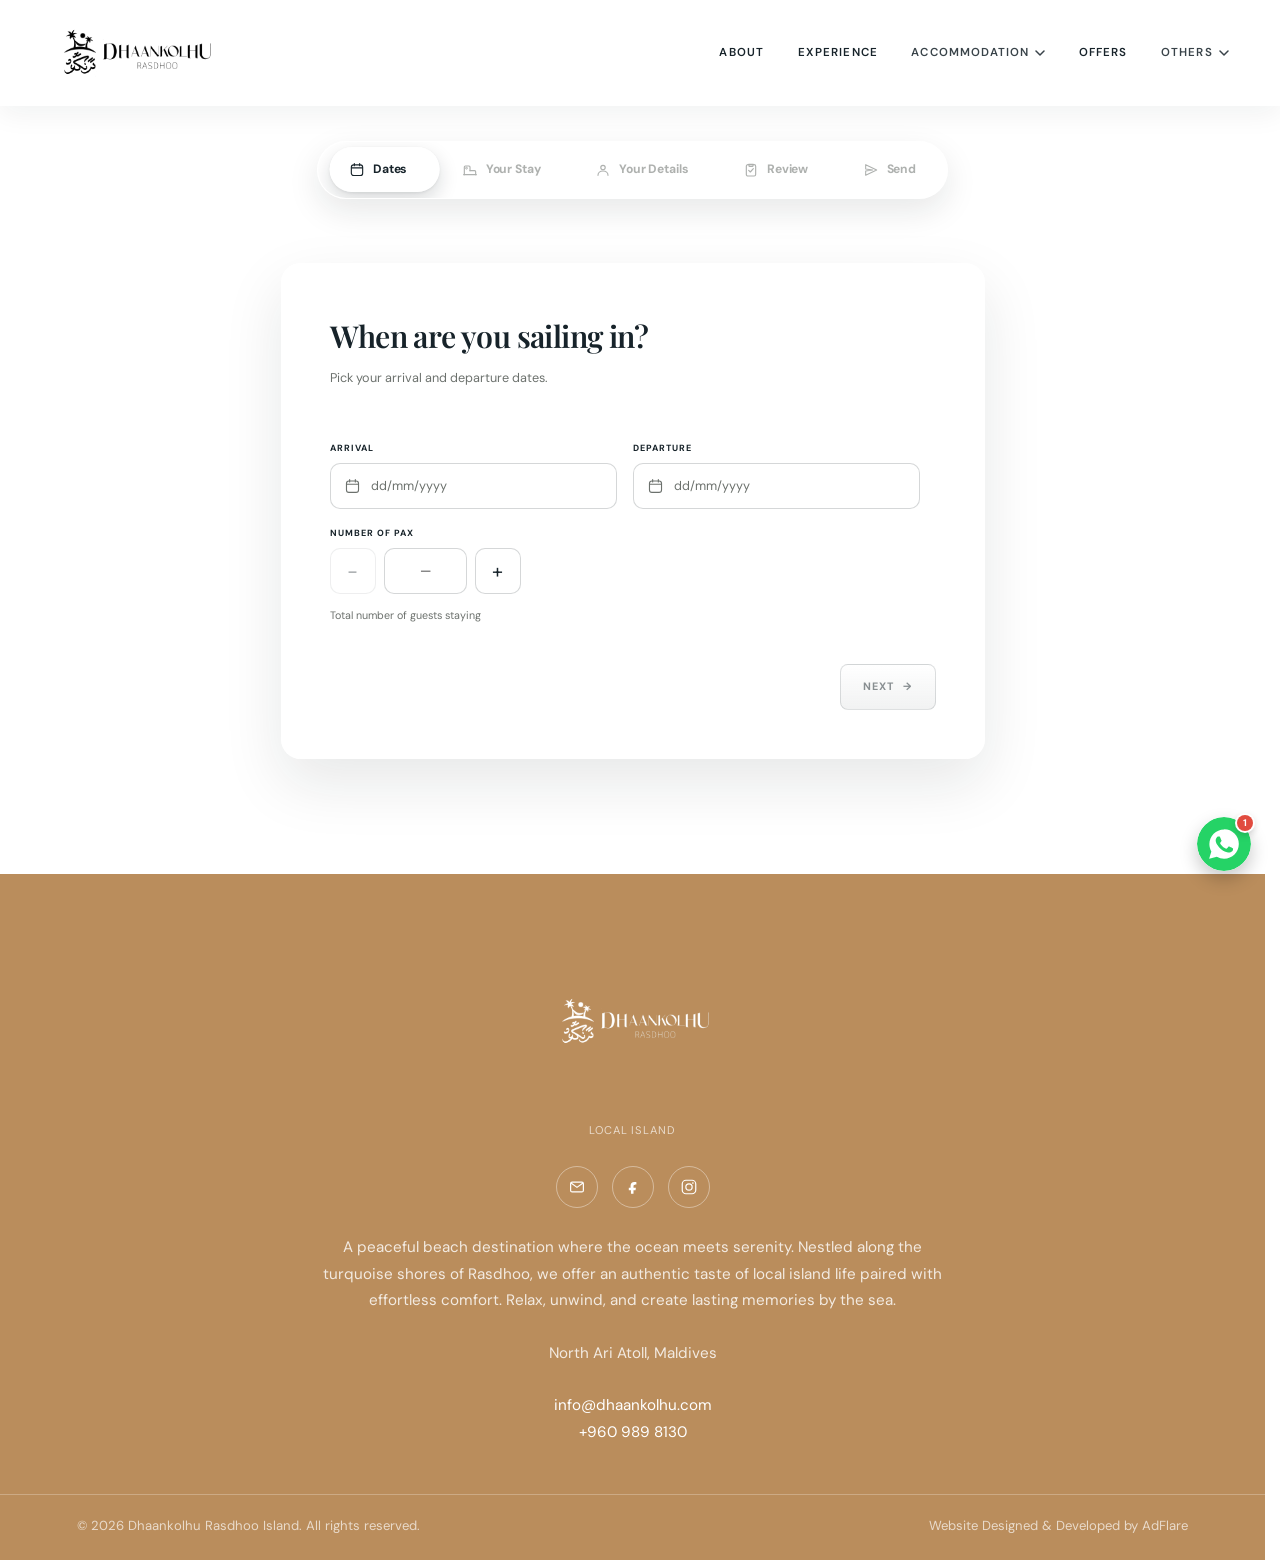
==== commit bb1f0ceb: "Add files via upload" ====
--- a/book-now.html
+++ b/book-now.html
@@ -17,12 +17,13 @@
   <link href="https://fonts.googleapis.com/css2?family=DM+Sans:wght@400;500;600;700&family=Poppins:ital,wght@0,400;0,500;0,600;0,700;1,400;1,500&family=Playfair+Display:ital,wght@0,500;0,600;0,700;1,500&display=swap" rel="stylesheet" />
   <link rel="stylesheet" href="style.css" />
   <link rel="stylesheet" href="book-now.css" />
+  <link rel="stylesheet" href="smooth-ux.css" />
   <title>Book Now - Dhaankolhu Rasdhoo</title>
 </head>
 <body>
   <div class="site-shell">
     <header class="site-header" id="site-header">
-      <a class="brand-lockup" href="index.html" aria-label="Dhaankolhu Rasdhoo Island home"><img class="brand-mark" src="img/logo/logo-white.png" alt="Dhaankolhu Rasdhoo Island logo" /></a>
+      <a class="brand-lockup" href="./" aria-label="Dhaankolhu Rasdhoo Island home"><img class="brand-mark" src="img/logo/logo-white.png" alt="Dhaankolhu Rasdhoo Island logo" /></a>
       <div class="header-nav-group">
         <nav class="desktop-nav" aria-label="Primary navigation"><a href="index.html#about">About</a><a href="index.html#experience">Experience</a><div class="nav-dropdown"><a href="family-room.html" class="nav-dropdown-trigger">Accommodation<svg class="nav-dropdown-chevron" viewBox="0 0 10 6" fill="none" xmlns="http://www.w3.org/2000/svg" aria-hidden="true"><path d="M1 1L5 5L9 1" stroke="currentColor" stroke-width="1.5" stroke-linecap="round" stroke-linejoin="round"/></svg></a><div class="nav-dropdown-panel"><a href="double-room.html">Double Room</a><a href="triple-room.html">Triple Room</a><a href="family-room.html">Family Room</a></div></div><a href="offers.html">Offers</a><div class="nav-dropdown"><a href="index.html#highlights" class="nav-dropdown-trigger" data-nav-noop>Others<svg class="nav-dropdown-chevron" viewBox="0 0 10 6" fill="none" xmlns="http://www.w3.org/2000/svg" aria-hidden="true"><path d="M1 1L5 5L9 1" stroke="currentColor" stroke-width="1.5" stroke-linecap="round" stroke-linejoin="round"/></svg></a><div class="nav-dropdown-panel"><a href="index.html#highlights">Highlights</a><a href="index.html#gallery">Gallery</a></div></div></nav>
         <!-- "Book now" doesn't make sense in the header while you're already
@@ -145,6 +146,17 @@
                     <input type="hidden" id="bk-departure-time" name="departureTime" value="12:00" />
                   </div>
                 </div>
+                <div class="bk-field-row bk-field-row-single">
+                  <div class="bk-field">
+                    <label for="bk-pax">Number of pax</label>
+                    <div class="bk-pax">
+                      <button type="button" class="bk-pax-btn" id="bk-pax-minus" aria-label="Fewer guests">&minus;</button>
+                      <input type="number" id="bk-pax" name="pax" min="1" max="10" step="1" inputmode="numeric" placeholder="&mdash;" />
+                      <button type="button" class="bk-pax-btn" id="bk-pax-plus" aria-label="More guests">+</button>
+                    </div>
+                    <span class="bk-hint">Total number of guests staying</span>
+                  </div>
+                </div>
               </div>
 
               <!-- Step 2 — Choose Your Stay -->
@@ -212,6 +224,7 @@
                     </div>
                   </div>
                 </div>
+                <p class="bk-hint bk-occupancy-note" id="bk-occupancy-note" hidden></p>
               </div>
 
               <!-- Step 3 — Your Details -->
@@ -321,7 +334,8 @@
                 <div class="bk-ticket-row is-empty" data-field="checkin"><span>Check-in</span><span>—</span></div>
                 <div class="bk-ticket-row is-empty" data-field="checkout"><span>Check-out</span><span>—</span></div>
                 <div class="bk-ticket-row is-empty" data-field="nights"><span>Nights</span><span>—</span></div>
-                <div class="bk-ticket-row is-empty" data-field="room"><span>Stay</span><span>Not chosen yet</span></div>
+                <div class="bk-ticket-row is-empty" data-field="pax"><span>Pax</span><span>&mdash;</span></div>
+                <div class="bk-ticket-row is-empty" data-field="room"><span>Room category</span><span>Not chosen yet</span></div>
                 <div class="bk-ticket-row is-empty" data-field="name"><span>Name</span><span>—</span></div>
                 <div class="bk-ticket-row is-empty" data-field="phone"><span>Contact</span><span>—</span></div>
                 </div>
@@ -358,7 +372,7 @@
       </div>
       <div class="footer-v2-bottom">
         <span>© 2026 Dhaankolhu Rasdhoo Island. All rights reserved.</span>
-        <div class="footer-v2-legal"><span>Website Designed &amp; Developed by AdFlare</span></div>
+        <div class="footer-v2-legal"><span>Website Designed &amp; Developed by <a href="https://www.ad-flare.org/" target="_blank" rel="noopener noreferrer">AdFlare</a></span></div>
       </div>
     </footer>
   </div>
@@ -397,5 +411,6 @@
 
 
   <script src="book-now.js"></script>
+  <script src="smooth-ux.js" defer></script>
 </body>
 </html>
--- a/style.css
+++ b/style.css
@@ -80,8 +80,7 @@
      it the containing block for any position:fixed descendant (like our
      navbar), breaking "stick to the viewport" and causing the header to
      scroll away instead of staying pinned. Opacity-only fade avoids that. */
-  transition: opacity .38s cubic-bezier(.4,0,.2,1);
-  will-change: opacity;
+  transition: opacity .22s cubic-bezier(.4,0,.2,1);
 }
 /* JS adds this right before navigating to the next page */
 body.is-leaving { opacity: 0; pointer-events: none; }
@@ -305,12 +304,13 @@
 @media (min-width: 641px) {
   .hero-section { min-height: clamp(600px, 82svh, 820px); }
 }
-/* ---------- Hero intro: page opens fully "zoomed in", then eases out to
-   reveal the whole shot — like a video opening — before the header fades in
-   and the text rises up. The wrap handles ONLY this one-time zoom-out layer,
-   so it doesn't fight with the existing continuous ambient drift/flip
-   animation already living on .hero-backdrop itself. ---------- */
-.hero-backdrop-wrap { position: absolute; inset: 0; z-index: -3; overflow: hidden; transform: scale(1.32) translateZ(0); transform-origin: center; transition: transform 3s cubic-bezier(.16,1,.3,1); will-change: transform; backface-visibility: hidden; }
+/* ---------- Hero intro: the page opens on the full-screen video, then the
+   whole hero shrinks into a rounded card (clip-path on .story-sticky, see
+   index.html) before the header slides in and the headline blurs/rises in.
+   The wrap below only carries the per-chapter zoom applied by the stepper
+   in script.js, so it doesn't fight with the ambient drift animation living
+   on .hero-backdrop itself. ---------- */
+.hero-backdrop-wrap { position: absolute; inset: 0; z-index: -3; overflow: hidden; transform: scale(1) translateZ(0); transform-origin: center; transition: transform 1.1s cubic-bezier(.22,.68,0,1); will-change: transform; backface-visibility: hidden; }
 /* Loop-stutter fix: give the <video> itself its own compositor layer,
    separate from the wrapper's scroll-driven scale transform above. Without
    this, every scale() the stepper applies to .hero-backdrop-wrap forces the
@@ -320,7 +320,6 @@
    video to the GPU so the wrapper's transform and the video's own decode/
    loop timing stay independent. */
 .hero-backdrop { will-change: transform; backface-visibility: hidden; transform: translateZ(0); }
-.hero-section.is-intro-revealed .hero-backdrop-wrap { transform: scale(1); }
 .hero-backdrop, .hero-shade, .hero-grain { position: absolute; inset: 0; }
 .hero-backdrop { animation: none; } /* now a <video> — framing/cover handled by the
   object-fit/object-position rules in index.html's inline style block, not a
@@ -333,11 +332,15 @@
    the zoom-out reveal begins — .hero-rise itself is just a marker now */
 .word-rise { display: inline-block; opacity: 0; transform: translateY(30px); transition: opacity .9s cubic-bezier(.16,1,.3,1), transform .9s cubic-bezier(.16,1,.3,1); will-change: opacity, transform; }
 .word-rise.is-shown { opacity: 1; transform: translateY(0); }
+/* hero headline only: each word also de-blurs as it rises in */
+.hero-content .word-rise { filter: blur(10px); transition: opacity .8s cubic-bezier(.16,1,.3,1), transform .8s cubic-bezier(.16,1,.3,1), filter .8s cubic-bezier(.16,1,.3,1); will-change: opacity, transform, filter; }
+.hero-content .word-rise.is-shown { filter: blur(0); }
 /* header starts hidden and fades/slides in alongside the reveal */
 .site-header.is-intro-hidden { opacity: 0; transform: translateY(-18px); pointer-events: none; }
 @media (prefers-reduced-motion: reduce) {
   .hero-backdrop-wrap { transition: none; transform: scale(1); }
   .word-rise { transition: none; opacity: 1; transform: none; }
+  .hero-content .word-rise { transition: none; filter: none; }
   .site-header.is-intro-hidden { transition: none; opacity: 1; transform: none; }
   .hero-explore-btn { transition: none !important; opacity: 1; transform: none; }
 }
@@ -527,6 +530,45 @@
 }
 
 .experience-carousel-view-all-row { display: flex; justify-content: center; margin: clamp(1.4rem, 2.6vw, 2rem) auto 0; }
+
+/* Browse-by-category theme grid: one large featured tile + a 2x2 grid of
+   category tiles, sitting under the Experience carousel. */
+.activity-theme-grid { max-width: 1400px; margin: clamp(2.2rem, 4vw, 3.2rem) auto 0; padding: 0 clamp(1.2rem, 4vw, 3rem); display: grid; grid-template-columns: 1.3fr 1fr 1fr; grid-template-rows: repeat(2, minmax(150px, 1fr)); gap: clamp(.7rem, 1.4vw, 1rem); min-height: 460px; }
+/* Same widening treatment as the carousel above it, so the two sit at
+   matching widths on big monitors instead of the grid looking narrower. */
+@media (min-width: 1600px) { .activity-theme-grid { max-width: min(92vw, 1800px); } }
+@media (min-width: 1900px) { .activity-theme-grid { max-width: min(93vw, 2300px); } }
+@media (min-width: 2400px) { .activity-theme-grid { max-width: min(93vw, 2700px); } }
+.activity-theme-featured { grid-column: 1; grid-row: 1 / span 2; }
+.activity-theme-featured, .activity-theme-cell { position: relative; display: block; border-radius: 16px; overflow: hidden; text-decoration: none; }
+.activity-theme-featured img, .activity-theme-cell img { position: absolute; inset: 0; width: 100%; height: 100%; object-fit: cover; transition: transform 1.1s cubic-bezier(.22, .68, 0, 1); }
+.activity-theme-featured:hover img, .activity-theme-cell:hover img { transform: scale(1.08); }
+.activity-theme-featured-scrim { position: absolute; inset: 0; background: linear-gradient(0deg, rgba(7, 30, 36, .82) 0%, rgba(7, 30, 36, .1) 55%, rgba(7, 30, 36, 0) 100%); }
+.activity-theme-cell-scrim { position: absolute; inset: 0; background: linear-gradient(0deg, rgba(7, 30, 36, .72) 0%, rgba(7, 30, 36, 0) 65%); }
+.activity-theme-featured-copy { position: absolute; left: 0; right: 0; bottom: 0; z-index: 1; padding: clamp(1.2rem, 2.4vw, 1.8rem); display: flex; flex-direction: column; align-items: flex-start; gap: .35rem; }
+.activity-theme-featured-copy .eyebrow { color: var(--brass); }
+.activity-theme-featured-title { font-family: "Cormorant Garamond", serif; font-weight: 600; font-size: clamp(1.5rem, 2.6vw, 2rem); line-height: 1.1; color: #fff; text-shadow: 0 2px 10px rgba(0, 0, 0, .35); }
+.activity-theme-cta { display: inline-flex; align-items: center; gap: .4rem; margin-top: .5rem; padding: .55rem 1rem; border: 1px solid rgba(255, 255, 255, .55); border-radius: 999px; color: #fff; font: 600 .68rem/1 "DM Sans", Arial, sans-serif; letter-spacing: .1em; text-transform: uppercase; transition: background .3s ease, border-color .3s ease; }
+.activity-theme-featured:hover .activity-theme-cta { background: rgba(255, 255, 255, .16); border-color: #fff; }
+.activity-theme-cell-label { position: absolute; z-index: 1; left: .9rem; right: .9rem; bottom: .8rem; font-family: "Cormorant Garamond", serif; font-weight: 600; font-size: clamp(1rem, 1.4vw, 1.2rem); color: #fff; text-shadow: 0 2px 8px rgba(0, 0, 0, .35); }
+.activity-theme-featured.reveal, .activity-theme-cell.reveal { opacity: 0; transform: translateY(28px); transition: opacity .8s var(--ease-out), transform .8s var(--ease-out); }
+.activity-theme-featured.reveal.is-visible, .activity-theme-cell.reveal.is-visible { opacity: 1; transform: translateY(0); }
+.activity-theme-cell:nth-of-type(2) { transition-delay: .1s; }
+.activity-theme-cell:nth-of-type(3) { transition-delay: .2s; }
+.activity-theme-cell:nth-of-type(4) { transition-delay: .3s; }
+.activity-theme-cell:nth-of-type(5) { transition-delay: .4s; }
+@media (max-width: 900px) {
+  .activity-theme-grid { grid-template-columns: 1fr 1fr; grid-template-rows: 220px repeat(2, 150px); min-height: 0; }
+  .activity-theme-featured { grid-column: 1 / span 2; grid-row: 1; }
+}
+@media (max-width: 640px) {
+  .activity-theme-grid { grid-template-columns: 1fr 1fr; }
+  .activity-theme-featured { min-height: 190px; }
+}
+@media (prefers-reduced-motion: reduce) {
+  .activity-theme-featured.reveal, .activity-theme-cell.reveal { transition: none; opacity: 1; transform: none; }
+  .activity-theme-featured img, .activity-theme-cell img { transition: none; }
+}
 
 /* Cards assemble in from alternating sides as the grid scrolls into view —
    card 1 from the left, card 2 from the right, and so on. */
@@ -2495,3 +2537,95 @@
   }
   .hero-content { align-items: center !important; }
 }
+
+/* Header nav: no underline on hover/select — the link just changes color */
+.desktop-nav a::after,
+.desktop-nav a:hover::after { content: none; display: none; }
+.desktop-nav a { transition: color .25s ease, opacity .2s ease; }
+.site-header .desktop-nav a:hover,
+.site-header .desktop-nav a:focus-visible,
+.site-header:not(.is-scrolled) .desktop-nav a:hover,
+.site-header:not(.is-scrolled) .desktop-nav a:focus-visible,
+.site-header.is-scrolled .desktop-nav a:hover,
+.site-header.is-scrolled .desktop-nav a:focus-visible { color: var(--brass); opacity: 1; }
+
+/* ==========================================================================
+   Highlights photo grid — bento tiles: one tall tile, two small tiles and one
+   wide tile, each with rounded corners, a soft bottom gradient, title +
+   subtitle bottom-left and a round arrow bottom-right. Shared by the Highlights
+   grid and the Gallery grid (.gallery-bento).
+   ========================================================================== */
+:is(.highlights-gallery-grid, .gallery-section .gallery-bento) {
+  grid-template-columns: 1.15fr 1fr 1fr;
+  grid-template-rows: clamp(190px, 17vw, 270px) clamp(270px, 24vw, 380px);
+  grid-auto-rows: auto;
+  grid-auto-flow: row;
+  gap: clamp(.6rem, 1vw, .9rem);
+}
+:is(.highlights-gallery-grid, .gallery-section .gallery-bento) .gallery-item { aspect-ratio: auto; border-radius: clamp(14px, 1.4vw, 20px); isolation: isolate; cursor: pointer; }
+:is(.highlights-gallery-grid, .gallery-section .gallery-bento) .gallery-tall { grid-column: 1; grid-row: 1 / span 2; }
+:is(.highlights-gallery-grid, .gallery-section .gallery-bento) .gallery-square { grid-column: auto; grid-row: auto; }
+:is(.highlights-gallery-grid, .gallery-section .gallery-bento) .gallery-wide { grid-column: 2 / span 2; grid-row: 2; }
+:is(.highlights-gallery-grid, .gallery-section .gallery-bento) .gallery-item::after { background: linear-gradient(0deg, rgba(5,18,22,.68) 0%, rgba(5,18,22,.24) 34%, rgba(5,18,22,0) 62%); }
+:is(.highlights-gallery-grid, .gallery-section .gallery-bento) .gallery-item figcaption.hl-tile-cap {
+  position: absolute; z-index: 2; left: clamp(.8rem, 1.2vw, 1.1rem); right: clamp(.8rem, 1.2vw, 1.1rem); bottom: clamp(.75rem, 1.1vw, 1rem);
+  display: flex; align-items: flex-end; justify-content: space-between; gap: .75rem;
+  color: #fff; font-size: inherit; font-weight: 400; letter-spacing: 0; text-transform: none; pointer-events: none;
+}
+.hl-tile-text { display: block; min-width: 0; text-align: left; }
+.hl-tile-text strong { display: block; font-family: "DM Sans", Arial, Helvetica, sans-serif; font-size: clamp(.8rem, 1.05vw, 1.05rem); font-weight: 700; line-height: 1.2; letter-spacing: -.01em; text-shadow: 0 1px 10px rgba(0,0,0,.3); }
+.hl-tile-text small { display: block; margin-top: .2rem; font-family: "DM Sans", Arial, Helvetica, sans-serif; font-size: clamp(.6rem, .78vw, .74rem); font-weight: 500; color: rgba(255,255,255,.8); line-height: 1.3; }
+.hl-tile-arrow {
+  flex: none; display: grid; place-items: center; width: clamp(28px, 2.5vw, 36px); height: clamp(28px, 2.5vw, 36px);
+  border-radius: 50%; border: 1px solid rgba(255,255,255,.6); background: rgba(255,255,255,.16); color: #fff;
+  transition: background-color .3s ease, color .3s ease, transform .3s var(--ease-out);
+}
+.hl-tile-arrow svg { width: 44%; height: 44%; }
+:is(.highlights-gallery-grid, .gallery-section .gallery-bento) .gallery-item:hover .hl-tile-arrow,
+:is(.highlights-gallery-grid, .gallery-section .gallery-bento) .gallery-item:focus-visible .hl-tile-arrow { background: #fff; color: var(--ink); transform: translate(2px, -2px); }
+:is(.highlights-gallery-grid, .gallery-section .gallery-bento) .gallery-item:focus-visible { outline: 2px solid var(--brass); outline-offset: 3px; }
+
+@media (max-width: 640px) {
+  :is(.highlights-gallery-grid, .gallery-section .gallery-bento) { grid-template-columns: 1fr 1fr; grid-template-rows: 150px 150px 190px; gap: .6rem; }
+  :is(.highlights-gallery-grid, .gallery-section .gallery-bento) .gallery-tall { grid-column: 1; grid-row: 1 / span 2; }
+  :is(.highlights-gallery-grid, .gallery-section .gallery-bento) .gallery-square { grid-column: 2; }
+  :is(.highlights-gallery-grid, .gallery-section .gallery-bento) .gallery-wide { grid-column: 1 / span 2; grid-row: 3; }
+  :is(.highlights-gallery-grid, .gallery-section .gallery-bento) .gallery-item figcaption.hl-tile-cap { left: .7rem; right: .7rem; bottom: .7rem; gap: .5rem; }
+  .hl-tile-text strong { font-size: .74rem; }
+  .hl-tile-text small { font-size: .58rem; }
+  .hl-tile-arrow { width: 26px; height: 26px; }
+}
+@media (prefers-reduced-motion: reduce) {
+  .hl-tile-arrow { transition: none; }
+}
+
+/* Highlights "Sunset Swing / Island From Above / Snorkeling" cards — same
+   rounded corners as the photo tiles below them (.highlights-gallery-grid) */
+.highlights-section .stay-card,
+.highlights-section .stay-card .card-image-wrap { border-radius: clamp(14px, 1.4vw, 20px); }
+.highlights-section .stay-card { overflow: hidden; isolation: isolate; }
+
+/* Why Choose Us cards — same rounded corners as the Highlights cards/tiles */
+#why-choose-us .stay-card .card-image-wrap { border-radius: clamp(14px, 1.4vw, 20px); isolation: isolate; }
+
+
+/* Gallery "See More" — sits above the grid, right-aligned, same dark pill
+   as "View All Activities" (.ar-viewall-top in activity-rates.css). */
+.gallery-section .gallery-top-row { display: flex; justify-content: flex-end; margin: 0 0 clamp(.9rem, 1.6vw, 1.2rem); }
+.gallery-section .gallery-top-row .ar-viewall-top { border: 0; cursor: pointer; }
+
+/* "All Photos" overlay: the shared .card-image-wrap img rule oversizes the
+   photo (top:-9%, height:118%) and applies the scroll-parallax drift, which
+   pushed the image up and left a beige strip at the bottom of each frame.
+   Here the image just fills its square frame exactly. */
+.gallery-full-grid-captioned .gallery-item-media img {
+  position: absolute;
+  inset: 0;
+  top: 0;
+  left: 0;
+  width: 100%;
+  height: 100%;
+  object-fit: cover;
+  transform: none;
+  will-change: auto;
+}
--- a/book-now.css
+++ b/book-now.css
@@ -881,3 +881,15 @@
   .site-header .desktop-nav > *,
   .site-header .header-cta { transition: none !important; opacity: 1 !important; transform: none !important; }
 }
+
+
+/* ---------- Number of pax stepper (Step 1) + single-occupancy note (Step 2) ---------- */
+.bk-pax { display: inline-flex; align-items: center; gap: .5rem; }
+.bk-pax-btn { width: 46px; height: 46px; padding: 0; border: 1px solid rgba(23,35,42,.18); border-radius: 10px; background: #fff; color: var(--ink); font-size: 1.25rem; line-height: 1; font-family: "DM Sans", sans-serif; cursor: pointer; transition: border-color .2s ease, background .2s ease, opacity .2s ease; }
+.bk-pax-btn:focus-visible { outline: none; border-color: var(--brass); box-shadow: 0 0 0 3px rgba(186,141,92,.12); }
+.bk-pax-btn:disabled { opacity: .4; cursor: not-allowed; }
+@media (hover: hover) and (pointer: fine) { .bk-pax-btn:not(:disabled):hover { border-color: var(--brass); background: var(--bk-mist); } }
+.bk-field .bk-pax input { width: 5.2rem; text-align: center; font-weight: 600; -moz-appearance: textfield; appearance: textfield; }
+.bk-pax input::-webkit-outer-spin-button, .bk-pax input::-webkit-inner-spin-button { -webkit-appearance: none; margin: 0; }
+.bk-occupancy-note { margin: 1.1rem 0 0; padding: .75rem 1rem; border: 1px solid var(--bk-line); border-radius: 10px; background: var(--bk-mist); color: var(--ink); font-size: .72rem; line-height: 1.5; }
+.bk-occupancy-note[hidden] { display: none; }
--- a/smooth-ux.css
+++ b/smooth-ux.css
@@ -0,0 +1,189 @@
+/* ==========================================================================
+   smooth-ux.css — LOAD LAST on every page (after style.css and page CSS).
+   1) One consistent "semi-curve" radius for every main CTA.
+   2) Less GPU/paint work (blur, backdrop-filter) so scrolling stays 60fps,
+      especially on phones.
+   3) Touch + keyboard polish: no 300ms tap delay, 44px tap targets,
+      clear focus ring, header-aware anchor scrolling.
+   Nothing here changes layout or content — it only overrides finish/feel.
+   ========================================================================== */
+
+:root {
+  --radius-cta: 8px;          /* semi-curve: Book Now / More Details / Explore */
+  --radius-cta-sm: 7px;       /* same look, tighter on phones */
+  --ux-ease: cubic-bezier(.22, .68, 0, 1);
+}
+
+/* ---------- 1) Semi-curved CTAs ---------- */
+.header-cta,
+.offer-btn,
+.button,
+.hero-explore-btn,
+.bk-btn,
+.bk-actions .bk-btn {
+  border-radius: var(--radius-cta) !important;
+}
+@media (max-width: 640px) {
+  .header-cta,
+  .offer-btn,
+  .button,
+  .hero-explore-btn,
+  .bk-btn { border-radius: var(--radius-cta-sm) !important; }
+}
+
+/* Header "BOOK NOW": keep the clean outline look from the reference, just
+   curved — thin light border, subtle fill, no heavy glass. */
+.site-header:not(.is-scrolled) .header-cta {
+  border: 1.3px solid rgba(255, 255, 255, .9);
+  background: rgba(255, 255, 255, .06);
+  box-shadow: none;
+}
+.site-header:not(.is-scrolled) .header-cta:hover {
+  background: rgba(255, 255, 255, .18);
+  border-color: #fff;
+}
+
+/* ---------- 2) Performance ---------- */
+
+/* Small buttons/badges never need a live blur of what's behind them — it
+   is re-computed every frame while scrolling. Solid-ish fills look the same. */
+.button,
+.circle-link,
+.play-button,
+.video-play-button,
+.slide-badge,
+.footer-columns button,
+.footer-bottom button,
+.header-cta {
+  -webkit-backdrop-filter: none !important;
+  backdrop-filter: none !important;
+}
+.button, .play-button, .circle-link { background-color: rgba(11, 97, 112, .55); }
+
+/* Phones / touch devices: drop the expensive effects entirely.
+   Opacity + transform (already used everywhere) are kept — those are cheap. */
+@media (max-width: 900px), (hover: none) {
+  .site-header,
+  .mobile-menu,
+  .chat-widget,
+  .chat-widget-panel,
+  .contact-trigger,
+  .bk-ticket,
+  .bk-room,
+  .bk-tab,
+  .bk-stepper,
+  .excursion-gallery-header,
+  .gallery-full-header,
+  .ar-badge,
+  [class*="glass"] {
+    -webkit-backdrop-filter: none !important;
+    backdrop-filter: none !important;
+  }
+  /* filter:blur() on many animating words/cards is the #1 cause of scroll
+     stutter on mid-range phones — fade + rise only. */
+  .word-rise,
+  .hero-content .word-rise,
+  .ar-carousel-track .ar-card-preview {
+    filter: none !important;
+  }
+  .bk-ticket, .bk-room { background-color: rgba(255, 255, 255, .92); }
+}
+
+/* Low-power devices / Data-Saver (class is set by smooth-ux.js) */
+html.lite-fx *, html.lite-fx *::before, html.lite-fx *::after {
+  -webkit-backdrop-filter: none !important;
+  backdrop-filter: none !important;
+}
+html.lite-fx .word-rise,
+html.lite-fx .hero-content .word-rise,
+html.lite-fx .ar-card-preview,
+html.lite-fx .atg-w { filter: none !important; }
+
+/* Images: reserve space + smooth decode (prevents layout jumps while
+   scrolling; lazy images already fade in via .is-loaded in style.css). */
+img { -webkit-user-drag: none; }
+
+/* ---------- 3) Touch + keyboard polish ---------- */
+html { scroll-padding-top: 88px; -webkit-text-size-adjust: 100%; text-size-adjust: 100%; }
+body { -webkit-font-smoothing: antialiased; -moz-osx-font-smoothing: grayscale; text-rendering: optimizeLegibility; }
+
+a, button, [role="button"], [data-expand], .offer-card, .ar-card, .dot, summary, label,
+input[type="button"], input[type="submit"] {
+  -webkit-tap-highlight-color: transparent;
+  touch-action: manipulation;           /* removes the double-tap-zoom delay */
+}
+
+/* instant, tactile press feedback on every CTA */
+.offer-btn:active, .bk-btn:active, .hero-explore-btn:active { transform: scale(.97); }
+
+/* 44px minimum tap target on touch screens (Apple/Google guideline) */
+@media (hover: none) and (pointer: coarse) {
+  .offer-btn, .header-cta, .button, .bk-btn, .hero-explore-btn { min-height: 44px; }
+  .dot { position: relative; }
+  .dot::after { content: ""; position: absolute; inset: -12px; }   /* bigger hit area, same look */
+}
+
+/* one clear focus ring for keyboard users (mouse/touch users never see it) */
+:where(a, button, [role="button"], input, select, textarea, summary):focus { outline: none; }
+:where(a, button, [role="button"], input, select, textarea, summary):focus-visible {
+  outline: 2px solid var(--brass, #ba8d5c);
+  outline-offset: 3px;
+}
+
+/* modals / scrollers: don't chain scroll into the page behind them */
+.ar-modal-scroll, .mobile-menu, .chat-widget-panel, .excursion-gallery-overlay,
+.gallery-full-overlay, .booking-panel { overscroll-behavior: contain; }
+
+/* Form fields: 16px on phones stops iOS from zooming the page on focus */
+@media (max-width: 640px) {
+  input, select, textarea { font-size: 16px; }
+}
+
+/* Respect users who ask for less motion (extends the existing rule) */
+@media (prefers-reduced-motion: reduce) {
+  html { scroll-behavior: auto !important; }
+}
+
+/* ---------- Footer bottom bar: divider line runs edge to edge ----------
+   The line spans the full footer width; the copyright / credit text stays
+   aligned with the footer columns above (same 1280px content width). */
+.site-footer-v2 .footer-v2-bottom {
+  max-width: none;
+  margin-left: -6vw;
+  margin-right: -6vw;
+  padding-left: calc(6vw + max(0px, (100% - 1280px) / 2));
+  padding-right: calc(6vw + max(0px, (100% - 1280px) / 2));
+}
+.site-footer-v2 .footer-v2-legal a { color: inherit; text-decoration: none; transition: color .2s ease; }
+.site-footer-v2 .footer-v2-legal a:hover,
+.site-footer-v2 .footer-v2-legal a:focus-visible { color: #fff; text-decoration: underline; text-underline-offset: 3px; }
+
+/* Highlights photos stay still (no scroll drift) — pin any leftover drift value to 0 */
+.highlights-section img { --img-drift: 0px !important; }
+
+/* ---------- Phones: smaller hero card + smaller hero text ----------
+   Card gets roomier margins (shorter + narrower, more white frame), and the
+   welcome text is re-centered INSIDE the card and scaled down to fit it. */
+@media (max-width: 640px) {
+  html body .hero-section.story-scroll {
+    --hero-card-x: 30px;
+    --hero-card-bottom: clamp(64px, 11vh, 104px);
+    --hero-card-r: 26px;
+  }
+  html body .hero-section.story-scroll .story-panel-welcome {
+    padding-top: var(--hero-card-top);
+    padding-bottom: var(--hero-card-bottom);
+    padding-left: calc(var(--hero-card-x) + .5rem);
+    padding-right: calc(var(--hero-card-x) + .5rem);
+  }
+  html body .story-panel-welcome .hero-content { width: 100%; }
+  html body .hero-content .hero-eyebrow,
+  html body .hero-content .eyebrow { font-size: .58rem; letter-spacing: .16em; }
+  html body .hero-content .hero-title {
+    font-size: clamp(1.55rem, 6.2vw, 2.15rem);
+    line-height: 1.35;
+    margin: .6rem auto 1rem;
+  }
+  html body .hero-content .hero-copy { font-size: .76rem; max-width: 14.5rem; line-height: 1.5; }
+  html body .hero-content .hero-explore-btn { margin-top: 1.6rem; }
+}
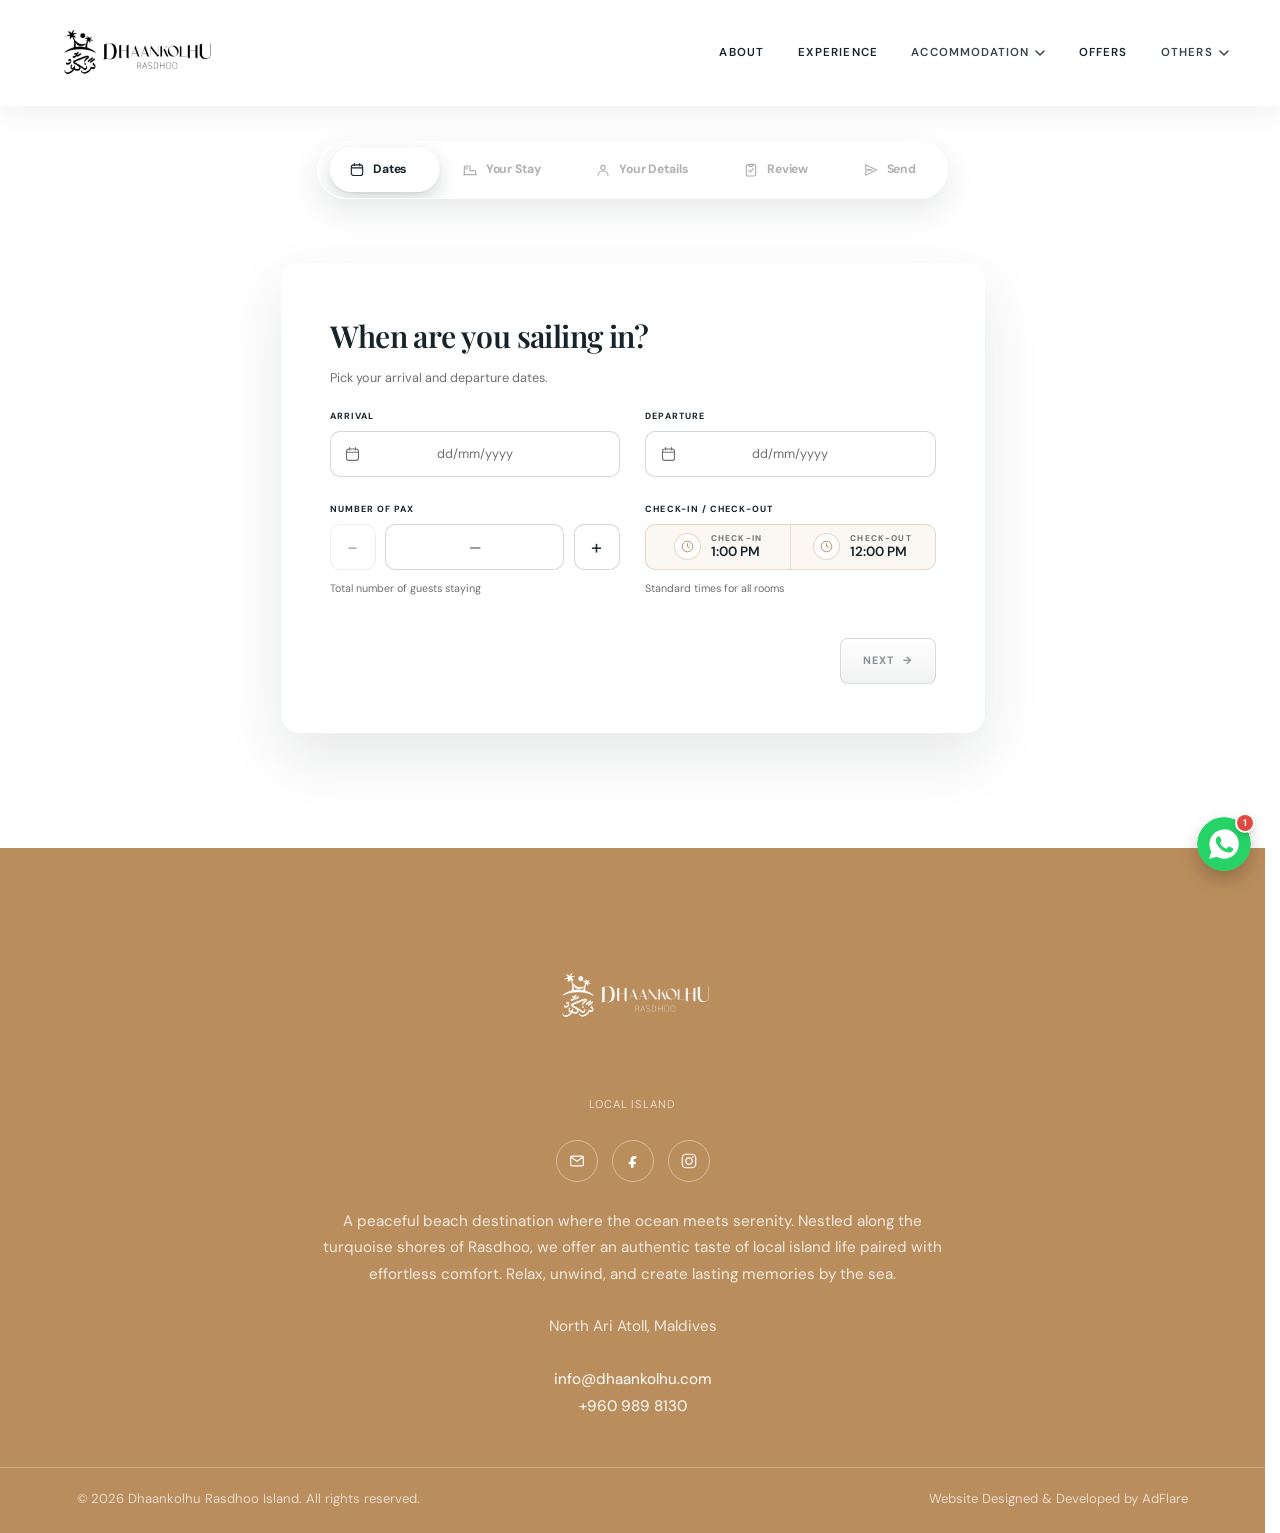
==== commit 48a2bea5: "Add files via upload" ====
--- a/book-now.html
+++ b/book-now.html
@@ -134,7 +134,7 @@
                       <button type="button" class="bk-date-trigger" id="bk-arrival-trigger" data-empty="true" aria-haspopup="dialog" aria-expanded="false">dd/mm/yyyy</button>
                       <input type="hidden" id="bk-arrival" name="arrival" required />
                     </div>
-                    <input type="hidden" id="bk-arrival-time" name="arrivalTime" value="14:00" />
+                    <input type="hidden" id="bk-arrival-time" name="arrivalTime" value="13:00" />
                   </div>
                   <div class="bk-field">
                     <label for="bk-departure-trigger">Departure</label>
@@ -146,7 +146,7 @@
                     <input type="hidden" id="bk-departure-time" name="departureTime" value="12:00" />
                   </div>
                 </div>
-                <div class="bk-field-row bk-field-row-single">
+                <div class="bk-field-row bk-field-row-pax">
                   <div class="bk-field">
                     <label for="bk-pax">Number of pax</label>
                     <div class="bk-pax">
@@ -155,6 +155,20 @@
                       <button type="button" class="bk-pax-btn" id="bk-pax-plus" aria-label="More guests">+</button>
                     </div>
                     <span class="bk-hint">Total number of guests staying</span>
+                  </div>
+                  <div class="bk-field bk-times-field">
+                    <label>Check-in / Check-out</label>
+                    <div class="bk-times">
+                      <div class="bk-time-chip">
+                        <svg class="bk-time-icon" viewBox="0 0 24 24" fill="none" aria-hidden="true"><circle cx="12" cy="12" r="8.5" stroke="currentColor" stroke-width="1.6"/><path d="M12 7.5V12l3 2" stroke="currentColor" stroke-width="1.6" stroke-linecap="round" stroke-linejoin="round"/></svg>
+                        <span class="bk-time-text"><span class="bk-time-label">Check-in</span><span class="bk-time-value">1:00 PM</span></span>
+                      </div>
+                      <div class="bk-time-chip">
+                        <svg class="bk-time-icon" viewBox="0 0 24 24" fill="none" aria-hidden="true"><circle cx="12" cy="12" r="8.5" stroke="currentColor" stroke-width="1.6"/><path d="M12 7.5V12l3 2" stroke="currentColor" stroke-width="1.6" stroke-linecap="round" stroke-linejoin="round"/></svg>
+                        <span class="bk-time-text"><span class="bk-time-label">Check-out</span><span class="bk-time-value">12:00 PM</span></span>
+                      </div>
+                    </div>
+                    <span class="bk-hint">Standard times for all rooms</span>
                   </div>
                 </div>
               </div>
--- a/book-now.css
+++ b/book-now.css
@@ -893,3 +893,34 @@
 .bk-pax input::-webkit-outer-spin-button, .bk-pax input::-webkit-inner-spin-button { -webkit-appearance: none; margin: 0; }
 .bk-occupancy-note { margin: 1.1rem 0 0; padding: .75rem 1rem; border: 1px solid var(--bk-line); border-radius: 10px; background: var(--bk-mist); color: var(--ink); font-size: .72rem; line-height: 1.5; }
 .bk-occupancy-note[hidden] { display: none; }
+
+/* Step 1 layout — two equal columns, both rows share the same edges:
+   Arrival | Departure
+   Pax     | Check-in + Check-out (chips split the column equally) */
+.bk-field-row:has(> .bk-field:nth-child(2):last-child) { grid-template-columns: 1fr 1fr; column-gap: clamp(1rem, 2.4vw, 1.6rem); }
+.bk-field-row-pax { max-width: none; align-items: start; }
+.bk-field-row-pax .bk-field { margin-top: 1.6rem; }
+.bk-field-row-pax .bk-pax { display: flex; width: 100%; gap: .6rem; }
+.bk-field-row-pax .bk-pax input { flex: 1 1 auto; width: auto; min-width: 0; font-size: .86rem; }
+/* one unified, read-only info panel: two halves split by a hairline divider */
+.bk-times { display: grid; grid-template-columns: 1fr 1fr; min-height: 46px; border: 1px solid rgba(186,141,92,.32); border-radius: 10px; background: #fbf8f3; overflow: hidden; }
+.bk-time-chip { display: flex; align-items: center; gap: .7rem; padding: 0 .9rem; min-width: 0; white-space: nowrap; }
+.bk-time-chip + .bk-time-chip { border-left: 1px solid rgba(186,141,92,.28); }
+.bk-time-icon { box-sizing: content-box; width: 15px; height: 15px; padding: 5px; border-radius: 50%; background: #fff; box-shadow: 0 0 0 1px rgba(186,141,92,.3); color: var(--brass); flex: none; }
+.bk-time-text { display: grid; gap: .14rem; line-height: 1.1; min-width: 0; }
+.bk-time-label { font-size: .52rem; font-weight: 700; letter-spacing: .14em; text-transform: uppercase; color: var(--muted-foreground); }
+.bk-time-value { font-size: .84rem; font-weight: 600; color: var(--ink); }
+.bk-field-row-pax .bk-hint { margin-top: .2rem; }
+/* tighter gap between the heading and the first row of fields */
+.bk-step[data-step="1"] .bk-step-head { margin-bottom: .2rem; }
+@media (max-width: 640px) {
+  .bk-field-row:has(> .bk-field:nth-child(2):last-child) { grid-template-columns: 1fr; }
+  .bk-field-row-pax .bk-field { margin-top: 1.2rem; }
+  .bk-time-chip { padding: 0 .6rem; gap: .5rem; }
+  .bk-time-icon { width: 13px; height: 13px; padding: 4px; }
+}
+
+/* Step 1: centered text in the date fields (icon stays on the left; equal
+   side padding keeps the date exactly centered) + matching check-in/out. */
+.bk-field .bk-date-trigger { justify-content: center; text-align: center; padding: 0 2.5rem; }
+.bk-time-chip { justify-content: center; }
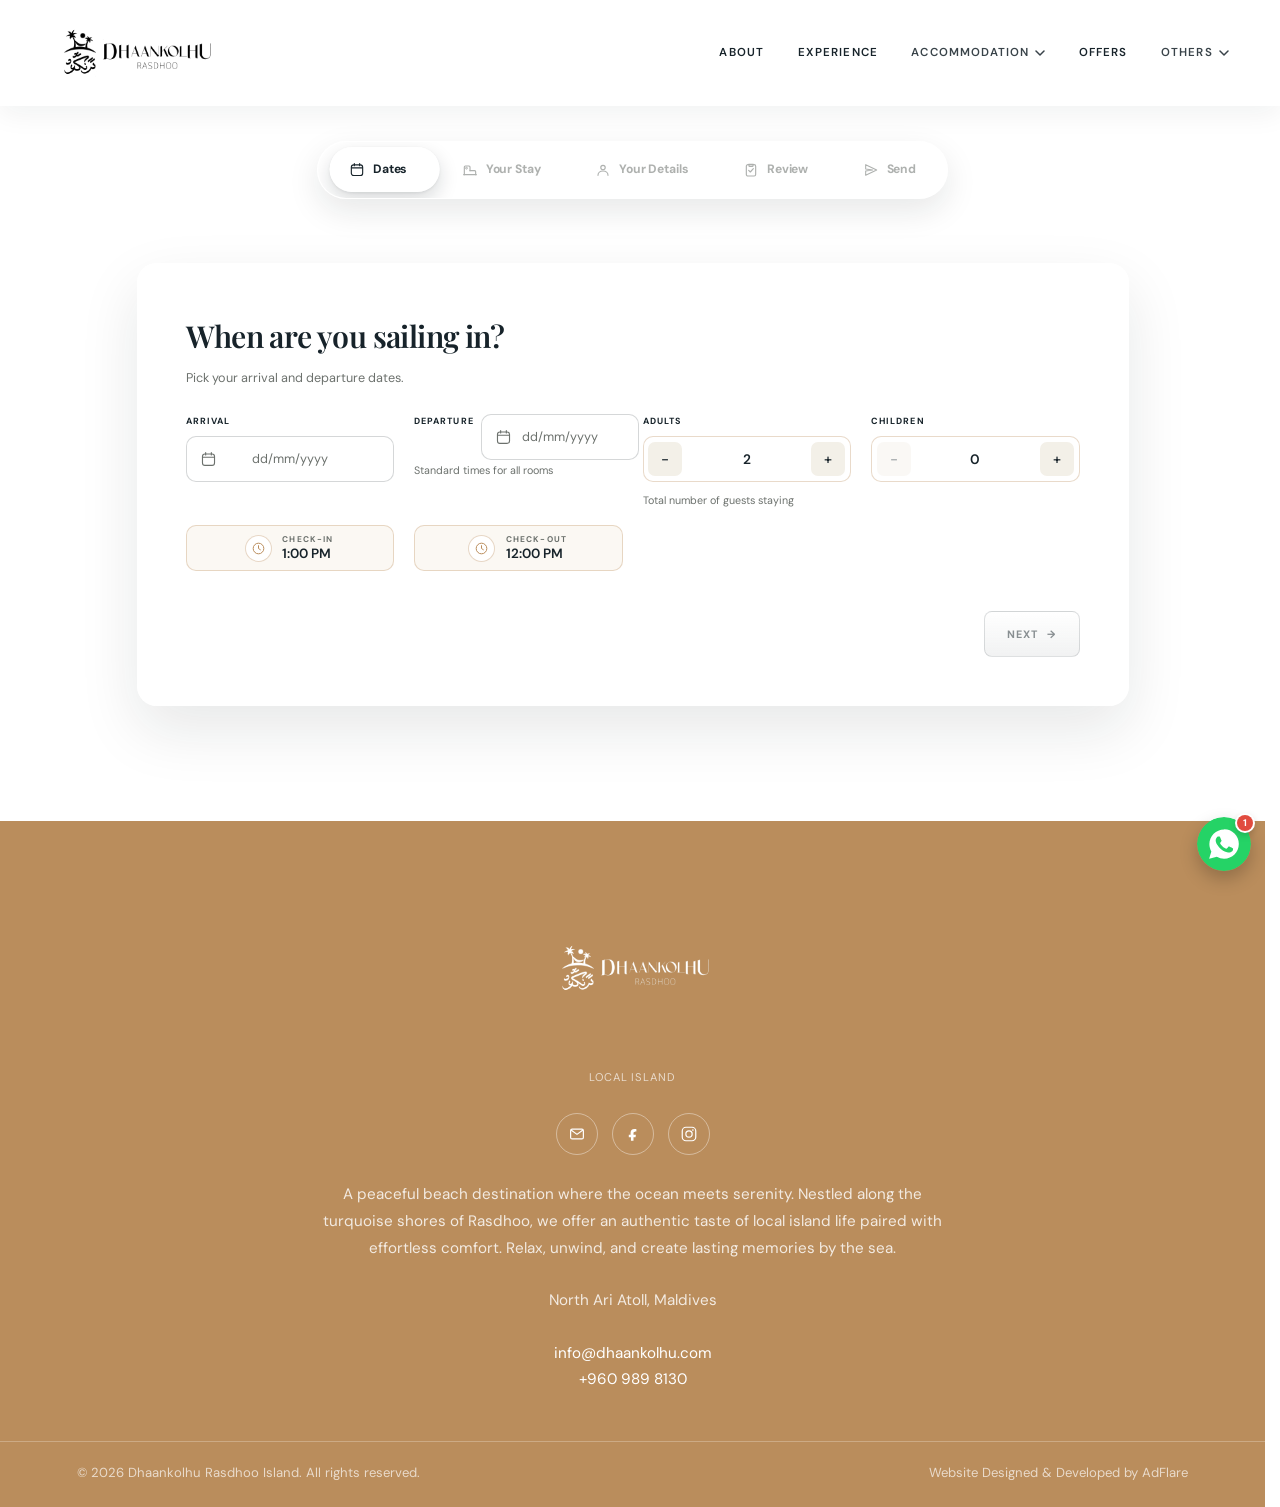
==== commit ec3714a2: "Add files via upload" ====
--- a/book-now.html
+++ b/book-now.html
@@ -95,11 +95,11 @@
             <div class="bk-rail-indicator" aria-hidden="true"></div>
             <button class="bk-rail-step is-active" data-step="1" type="button" disabled>
               <svg class="bk-rail-icon" viewBox="0 0 24 24" fill="none" aria-hidden="true"><rect x="3.5" y="5" width="17" height="16" rx="3.5" stroke="currentColor" stroke-width="1.7"/><path d="M3.5 9.5H20.5" stroke="currentColor" stroke-width="1.7"/><path d="M8 3V6.2M16 3V6.2" stroke="currentColor" stroke-width="1.7" stroke-linecap="round"/></svg>
-              <span class="bk-rail-label">Dates</span>
+              <span class="bk-rail-label" id="bk-rail-l1">Dates</span>
             </button>
             <button class="bk-rail-step" data-step="2" type="button" disabled>
               <svg class="bk-rail-icon" viewBox="0 0 24 24" fill="none" aria-hidden="true"><path d="M3.5 19V7.5C3.5 6.67 4.17 6 5 6H10.5C11.33 6 12 6.67 12 7.5V13" stroke="currentColor" stroke-width="1.7" stroke-linecap="round" stroke-linejoin="round"/><path d="M12 13H19C19.83 13 20.5 13.67 20.5 14.5V19" stroke="currentColor" stroke-width="1.7" stroke-linecap="round" stroke-linejoin="round"/><path d="M2.5 19H21.5" stroke="currentColor" stroke-width="1.7" stroke-linecap="round"/><circle cx="6.75" cy="9.25" r="1.35" stroke="currentColor" stroke-width="1.5"/></svg>
-              <span class="bk-rail-label">Your Stay</span>
+              <span class="bk-rail-label" id="bk-rail-l2">Your Stay</span>
             </button>
             <button class="bk-rail-step" data-step="3" type="button" disabled>
               <svg class="bk-rail-icon" viewBox="0 0 24 24" fill="none" aria-hidden="true"><circle cx="12" cy="8.3" r="3.3" stroke="currentColor" stroke-width="1.7"/><path d="M4.5 20c0-3.87 3.36-6.5 7.5-6.5s7.5 2.63 7.5 6.5" stroke="currentColor" stroke-width="1.7" stroke-linecap="round"/></svg>
@@ -123,12 +123,12 @@
               <!-- Step 1 — Dates & Party -->
               <div class="bk-step is-current" data-step="1">
                 <div class="bk-step-head">
-                  <h2>When are you sailing in?</h2>
-                  <p>Pick your arrival and departure dates.</p>
-                </div>
-                <div class="bk-field-row">
-                  <div class="bk-field">
-                    <label for="bk-arrival-trigger">Arrival</label>
+                  <h2 id="bk-s1-title">When are you sailing in?</h2>
+                  <p id="bk-s1-sub">Pick your arrival and departure dates.</p>
+                </div>
+                <div class="bk-s1-grid">
+                  <div class="bk-field bk-s1-arrival">
+                    <label for="bk-arrival-trigger" id="bk-arrival-label">Arrival</label>
                     <div class="bk-date-field">
                       <svg class="bk-date-icon" viewBox="0 0 24 24" fill="none" aria-hidden="true"><rect x="3.5" y="5" width="17" height="16" rx="3.5" stroke="currentColor" stroke-width="1.6"/><path d="M3.5 9.5H20.5" stroke="currentColor" stroke-width="1.6"/><path d="M8 3V6.2M16 3V6.2" stroke="currentColor" stroke-width="1.6" stroke-linecap="round"/></svg>
                       <button type="button" class="bk-date-trigger" id="bk-arrival-trigger" data-empty="true" aria-haspopup="dialog" aria-expanded="false">dd/mm/yyyy</button>
@@ -136,7 +136,7 @@
                     </div>
                     <input type="hidden" id="bk-arrival-time" name="arrivalTime" value="13:00" />
                   </div>
-                  <div class="bk-field">
+                  <div class="bk-field bk-s1-departure" data-only="stay">
                     <label for="bk-departure-trigger">Departure</label>
                     <div class="bk-date-field">
                       <svg class="bk-date-icon" viewBox="0 0 24 24" fill="none" aria-hidden="true"><rect x="3.5" y="5" width="17" height="16" rx="3.5" stroke="currentColor" stroke-width="1.6"/><path d="M3.5 9.5H20.5" stroke="currentColor" stroke-width="1.6"/><path d="M8 3V6.2M16 3V6.2" stroke="currentColor" stroke-width="1.6" stroke-linecap="round"/></svg>
@@ -144,42 +144,57 @@
                       <input type="hidden" id="bk-departure" name="departure" required />
                     </div>
                     <input type="hidden" id="bk-departure-time" name="departureTime" value="12:00" />
-                  </div>
-                </div>
-                <div class="bk-field-row bk-field-row-pax">
-                  <div class="bk-field">
-                    <label for="bk-pax">Number of pax</label>
-                    <div class="bk-pax">
-                      <button type="button" class="bk-pax-btn" id="bk-pax-minus" aria-label="Fewer guests">&minus;</button>
-                      <input type="number" id="bk-pax" name="pax" min="1" max="10" step="1" inputmode="numeric" placeholder="&mdash;" />
-                      <button type="button" class="bk-pax-btn" id="bk-pax-plus" aria-label="More guests">+</button>
-                    </div>
-                    <span class="bk-hint">Total number of guests staying</span>
-                  </div>
-                  <div class="bk-field bk-times-field">
-                    <label>Check-in / Check-out</label>
-                    <div class="bk-times">
-                      <div class="bk-time-chip">
-                        <svg class="bk-time-icon" viewBox="0 0 24 24" fill="none" aria-hidden="true"><circle cx="12" cy="12" r="8.5" stroke="currentColor" stroke-width="1.6"/><path d="M12 7.5V12l3 2" stroke="currentColor" stroke-width="1.6" stroke-linecap="round" stroke-linejoin="round"/></svg>
-                        <span class="bk-time-text"><span class="bk-time-label">Check-in</span><span class="bk-time-value">1:00 PM</span></span>
-                      </div>
-                      <div class="bk-time-chip">
-                        <svg class="bk-time-icon" viewBox="0 0 24 24" fill="none" aria-hidden="true"><circle cx="12" cy="12" r="8.5" stroke="currentColor" stroke-width="1.6"/><path d="M12 7.5V12l3 2" stroke="currentColor" stroke-width="1.6" stroke-linecap="round" stroke-linejoin="round"/></svg>
-                        <span class="bk-time-text"><span class="bk-time-label">Check-out</span><span class="bk-time-value">12:00 PM</span></span>
-                      </div>
-                    </div>
-                    <span class="bk-hint">Standard times for all rooms</span>
-                  </div>
+                    <span class="bk-hint bk-s1-hint-times" data-only="stay">Standard times for all rooms</span>
+                  </div>
+                  <div class="bk-field bk-s1-adults">
+                    <label for="bk-adults">Adults</label>
+                    <div class="bk-pax-row">
+                      <div class="bk-pax">
+                        <button type="button" class="bk-pax-btn" id="bk-adults-minus" aria-label="Fewer adults">&minus;</button>
+                        <input type="number" id="bk-adults" name="adults" min="1" max="10" step="1" inputmode="numeric" value="2" aria-label="Number of adults" />
+                        <button type="button" class="bk-pax-btn" id="bk-adults-plus" aria-label="More adults">+</button>
+                      </div>
+                    </div>
+                  </div>
+                  <div class="bk-field bk-s1-children">
+                    <label for="bk-children">Children</label>    
+                    <div class="bk-pax-row">
+                      <div class="bk-pax">
+                        
+                        <button type="button" class="bk-pax-btn" id="bk-children-minus" aria-label="Fewer children">&minus;</button>
+                        <input type="number" id="bk-children" name="children" min="0" max="9" step="1" inputmode="numeric" value="0" aria-label="Number of children" />
+                        <button type="button" class="bk-pax-btn" id="bk-children-plus" aria-label="More children">+</button>
+
+                        
+                      </div>
+                    </div>
+                  </div>
+                  <span class="bk-hint bk-s1-hint-pax" id="bk-pax-hint">Total number of guests staying</span>
+                  <div class="bk-s1-times" data-only="stay">
+                    <div class="bk-s1-time">
+                      <svg class="bk-time-icon" viewBox="0 0 24 24" fill="none" aria-hidden="true"><circle cx="12" cy="12" r="8.5" stroke="currentColor" stroke-width="1.6"/><path d="M12 7.5V12l3 2" stroke="currentColor" stroke-width="1.6" stroke-linecap="round" stroke-linejoin="round"/></svg>
+                      
+                      <span class="bk-time-text"><span class="bk-time-label">Check-in</span><span class="bk-time-value">1:00 PM</span></span>
+                    
+                    </div>
+                    <div class="bk-s1-time">
+                      <svg class="bk-time-icon" viewBox="0 0 24 24" fill="none" aria-hidden="true"><circle cx="12" cy="12" r="8.5" stroke="currentColor" stroke-width="1.6"/><path d="M12 7.5V12l3 2" stroke="currentColor" stroke-width="1.6" stroke-linecap="round" stroke-linejoin="round"/></svg>
+                      <span class="bk-time-text"><span class="bk-time-label">Check-out</span><span class="bk-time-value">12:00 PM</span></span>       
+                    </div>
+              
+                  </div>
+                
+                 
                 </div>
               </div>
 
               <!-- Step 2 — Choose Your Stay -->
               <div class="bk-step" data-step="2">
                 <div class="bk-step-head">
-                  <h2>Choose your stay</h2>
-                  <p>Three ways to settle into the rhythm of the island. Pick the one that suits your party.</p>
-                </div>
-                <div class="bk-room-grid" id="bk-room-grid">
+                  <h2 id="bk-s2-title">Choose your stay</h2>
+                  <p id="bk-s2-sub">Three ways to settle into the rhythm of the island. Pick the one that suits your party.</p>
+                </div>
+                <div class="bk-room-grid" id="bk-room-grid" data-only="stay">
                   <div class="bk-room" data-room="Double Room" data-price="65" tabindex="0" role="button" aria-pressed="false">
                     <div class="bk-room-check">✓</div>
                     <div class="bk-room-media">
--- a/book-now.css
+++ b/book-now.css
@@ -911,6 +911,19 @@
 .bk-time-label { font-size: .52rem; font-weight: 700; letter-spacing: .14em; text-transform: uppercase; color: var(--muted-foreground); }
 .bk-time-value { font-size: .84rem; font-weight: 600; color: var(--ink); }
 .bk-field-row-pax .bk-hint { margin-top: .2rem; }
+
+/* Adults / Children — one line each: label on the left, compact stepper on
+   the right. Both rows share identical sizes so they always line up. */
+.bk-pax-rows { display: grid; gap: .5rem; }
+.bk-pax-row { display: flex; align-items: center; justify-content: space-between; gap: .8rem; min-height: 46px; padding: .3rem .4rem .3rem .9rem; border: 1px solid rgba(186,141,92,.32); border-radius: 10px; background: #fff; }
+.bk-pax-name { color: var(--ink); font-size: .82rem; font-weight: 500; line-height: 1; }
+.bk-field-row-pax .bk-pax-row .bk-pax { display: inline-flex; width: auto; flex: none; gap: .3rem; }
+.bk-field-row-pax .bk-pax-row .bk-pax-btn { width: 34px; height: 34px; border: 0; border-radius: 7px; background: #f3f0e8; font-size: .85rem; font-weight: 500; }
+@media (hover: hover) and (pointer: fine) { .bk-field-row-pax .bk-pax-row .bk-pax-btn:not(:disabled):hover { background: #e9e5d9; } }
+.bk-field .bk-pax-row .bk-pax input { flex: none; width: 46px; min-height: 0; height: 34px; padding: 0; border: 1px solid rgba(186,141,92,.45); border-radius: 7px; font-size: .82rem; font-weight: 600; text-align: center; }
+@media (max-width: 640px) {
+  .bk-field .bk-pax-row .bk-pax input { font-size: 16px; }   /* keeps iOS from zooming on focus */
+}
 /* tighter gap between the heading and the first row of fields */
 .bk-step[data-step="1"] .bk-step-head { margin-bottom: .2rem; }
 @media (max-width: 640px) {
@@ -924,3 +937,220 @@
    side padding keeps the date exactly centered) + matching check-in/out. */
 .bk-field .bk-date-trigger { justify-content: center; text-align: center; padding: 0 2.5rem; }
 .bk-time-chip { justify-content: center; }
+
+/* ==========================================================================
+   Booking type (Stay / Activity) + activity picker
+   GPU-friendly: only opacity/transform are animated, no backdrop-filter on
+   anything new, off-screen cards skip layout/paint (content-visibility).
+   ========================================================================== */
+
+/* one flow, two modes — fields that belong to only one mode */
+.bk-mode-activity [data-only="stay"],
+.bk-mode-stay [data-only="activity"] { display: none !important; }
+
+/* chooser screen: no rail / next button until a type is picked */
+.bk-choose-active .bk-rail-outer,
+.bk-choose-active .bk-actions { display: none; }
+
+.bk-choice-grid { display: grid; grid-template-columns: 1fr 1fr; gap: 1.1rem; }
+.bk-choice {
+  position: relative; display: block; width: 100%; aspect-ratio: 4 / 5; padding: 0; border: 0; border-radius: 16px;
+  overflow: hidden; background: #0b1517; color: #fff; text-align: left; cursor: pointer; font: inherit;
+  -webkit-tap-highlight-color: transparent;
+  transition: transform .3s var(--ease-out), box-shadow .3s ease;
+}
+.bk-choice img {
+  position: absolute; inset: 0; width: 100%; height: 100%; object-fit: cover; display: block;
+  transition: opacity .38s ease, transform .8s var(--ease-out);
+}
+.bk-choice-scrim { position: absolute; inset: 0; background: linear-gradient(180deg, rgba(11,25,27,.05) 30%, rgba(11,25,27,.78) 100%); pointer-events: none; }
+.bk-choice-copy { position: absolute; left: 0; right: 0; bottom: 0; display: flex; flex-direction: column; gap: .25rem; padding: 1.3rem 1.2rem 1.25rem; }
+.bk-choice-copy small { font-size: .56rem; font-weight: 700; letter-spacing: .22em; text-transform: uppercase; color: rgba(255,255,255,.78); }
+.bk-choice-copy strong { font-family: "Playfair Display", Georgia, serif; font-size: clamp(1.35rem, 3vw, 1.7rem); font-weight: 600; letter-spacing: -.02em; }
+.bk-choice-copy em { font-style: normal; font-size: .72rem; line-height: 1.45; color: rgba(255,255,255,.85); }
+.bk-choice-go {
+  display: inline-flex; align-items: center; gap: .45rem; align-self: flex-start; margin-top: .7rem; padding: .5rem .95rem;
+  border-radius: 999px; background: var(--brass); font-size: .6rem; font-weight: 700; letter-spacing: .12em; text-transform: uppercase;
+  transition: gap .25s var(--ease-out);
+}
+.bk-choice-go b { font-weight: 700; }
+@media (hover: hover) and (pointer: fine) {
+  .bk-choice:hover { transform: translateY(-4px); box-shadow: 0 20px 40px rgba(17,30,34,.18); }
+  .bk-choice:hover img { transform: scale(1.06); }
+  .bk-choice:hover .bk-choice-go { gap: .7rem; }
+}
+.bk-choice:active { transform: scale(.985); }
+.bk-step[data-step="0"].is-current .bk-choice { animation: bk-rise-in .6s var(--ease-out) backwards; animation-delay: calc(var(--i, 0) * 90ms + 120ms); }
+@keyframes bk-rise-in { from { opacity: 0; transform: translateY(18px); } to { opacity: 1; transform: none; } }
+
+/* "Booking: Stay · Change" pill (left of Next) */
+.bk-switch {
+  display: inline-flex; align-items: center; gap: .55rem; margin-right: auto; padding: .55rem .95rem;
+  border: 1px solid rgba(23,35,42,.12); border-radius: 999px; background: #fff; color: var(--muted-foreground);
+  font: inherit; font-size: .6rem; font-weight: 700; letter-spacing: .08em; text-transform: uppercase; cursor: pointer;
+  -webkit-tap-highlight-color: transparent; transition: border-color .2s ease, color .2s ease, transform .15s var(--ease-out);
+}
+.bk-switch em { font-style: normal; color: var(--brass); text-decoration: underline; text-underline-offset: 3px; }
+.bk-switch:active { transform: scale(.97); }
+@media (hover: hover) and (pointer: fine) { .bk-switch:hover { border-color: var(--brass); color: var(--ink); } }
+
+/* category tabs */
+.bk-act-tabs { display: flex; gap: .45rem; margin: 0 0 1rem; padding: .1rem .1rem .3rem; overflow-x: auto; scrollbar-width: none; -ms-overflow-style: none; }
+.bk-act-tabs::-webkit-scrollbar { display: none; }
+.bk-act-tab {
+  flex: 0 0 auto; padding: .6rem 1.05rem; border: 1.5px solid rgba(23,35,42,.12); border-radius: 999px; background: #fff;
+  color: var(--muted-foreground); font: inherit; font-size: .68rem; font-weight: 700; white-space: nowrap; cursor: pointer;
+  -webkit-tap-highlight-color: transparent; transition: background-color .25s ease, color .25s ease, border-color .25s ease, transform .15s var(--ease-out);
+}
+.bk-act-tab:active { transform: scale(.96); }
+.bk-act-tab.is-active { background: var(--brass); border-color: var(--brass); color: #fff; }
+@media (hover: hover) and (pointer: fine) { .bk-act-tab:not(.is-active):hover { color: var(--ink); border-color: rgba(23,35,42,.3); } }
+
+/* activity cards reuse .bk-room (same look, same selected state) */
+.bk-act[hidden] { display: none; }
+.bk-act {
+  background: rgba(255,255,255,.94); backdrop-filter: none; -webkit-backdrop-filter: none;
+  content-visibility: auto; contain-intrinsic-size: auto 300px;
+}
+.bk-act .bk-room-img-wrap { background: linear-gradient(160deg, var(--g1, #0b8c92), var(--g2, #073d4a)); cursor: pointer; }
+.bk-act .bk-room-photo { transition: opacity .38s ease, transform .7s var(--ease-out); }
+.bk-act-ph { position: absolute; inset: 0; display: grid; place-items: center; color: rgba(255,255,255,.55); }
+.bk-act-cat {
+  position: absolute; top: .65rem; left: .65rem; z-index: 2; padding: .3rem .6rem; border-radius: 999px;
+  background: rgba(11,23,27,.6); color: #fff; font-size: .54rem; font-weight: 700; letter-spacing: .12em; text-transform: uppercase;
+}
+.bk-act-meta { display: flex; flex-wrap: wrap; gap: .2rem .7rem; margin: 0 0 .45rem !important; color: var(--muted-foreground); }
+.bk-act-meta > span { display: inline-flex; align-items: center; gap: .3rem; }
+.bk-act-meta svg { flex: 0 0 auto; }
+.bk-act-limit { color: var(--brass); font-weight: 700; }
+.bk-act.is-unfit .bk-act-limit { color: var(--destructive, #a44636); }
+.bk-act-incl { display: -webkit-box; -webkit-line-clamp: 2; -webkit-box-orient: vertical; overflow: hidden; }
+.bk-act.bk-enter { animation: bk-rise-in .45s var(--ease-out) backwards; animation-delay: calc(var(--i, 0) * 45ms); }
+
+@media (max-width: 720px) {
+  .bk-choice-grid { grid-template-columns: 1fr; }
+  .bk-choice { aspect-ratio: 16 / 10; }
+  .bk-switch { margin-right: 0; justify-content: center; }
+}
+@media (prefers-reduced-motion: reduce) {
+  .bk-step[data-step="0"].is-current .bk-choice, .bk-act.bk-enter { animation: none; }
+  .bk-choice, .bk-choice img { transition: none; }
+}
+
+/* ==========================================================================
+   Activity picker — landscape cards that fill the screen.
+   The container grows with the viewport (instead of the fixed 68rem used for
+   rooms) and the grid auto-fits as many landscape cards per row as the width
+   allows: 1 on phones, 2 on laptops, 3-4 on big / ultrawide monitors.
+   ========================================================================== */
+.bk-flow-section.bk-mode-activity:has(.bk-step[data-step="2"].is-current) { width: min(94vw, 2400px); max-width: none; }
+.bk-mode-activity .bk-grid:has(.bk-step[data-step="2"].is-current) { max-width: none; }
+
+.bk-act-grid { grid-template-columns: repeat(auto-fill, minmax(min(100%, 25rem), 1fr)); gap: clamp(1rem, 1.6vw, 1.6rem); }
+
+.bk-act { flex-direction: row; align-items: stretch; min-height: 11.5rem; contain-intrinsic-size: auto 190px; }
+.bk-act .bk-room-media { flex: 0 0 42%; max-width: 42%; align-self: stretch; }
+.bk-act .bk-room-img-wrap { position: absolute; inset: 0; aspect-ratio: auto; }
+.bk-act .bk-room-body { flex: 1 1 auto; min-width: 0; display: flex; flex-direction: column; justify-content: center; padding: 1rem 1.15rem; }
+.bk-act .bk-room-price { margin-top: auto; padding-top: .7rem; }
+.bk-act-cat { top: .55rem; left: .55rem; }
+.bk-act .bk-room-check { top: .55rem; right: .55rem; }
+
+/* bigger screens: more room inside each card, larger type */
+@media (min-width: 1600px) {
+  .bk-act { min-height: 13rem; }
+  .bk-act .bk-room-body h3 { font-size: 1.1rem; }
+  .bk-act .bk-room-body p { font-size: .76rem; }
+  .bk-act .bk-room-price strong { font-size: 1.1rem; }
+}
+@media (min-width: 2200px) {
+  .bk-act { min-height: 15rem; }
+  .bk-act .bk-room-body h3 { font-size: 1.3rem; }
+  .bk-act .bk-room-body p { font-size: .88rem; }
+}
+
+/* phones: still landscape, just a slimmer photo and tighter text */
+@media (max-width: 720px) {
+  .bk-act-grid { grid-template-columns: 1fr; gap: .8rem; }
+  .bk-act { min-height: 9.5rem; }
+  .bk-act .bk-room-media { flex-basis: 36%; max-width: 36%; }
+  .bk-act .bk-room-body { padding: .8rem .85rem; }
+  .bk-act .bk-room-body h3 { font-size: .9rem; }
+  .bk-act-cat { font-size: .48rem; padding: .25rem .5rem; }
+  .bk-act .bk-act-incl { -webkit-line-clamp: 1; }
+}
+
+
+/* ==========================================================================
+   Step 1 — landscape, evenly aligned layout
+   Stay mode (desktop):   Arrival | Departure | Adults | Children
+                          Check-in | Check-out | (hints)
+   Activity mode:         Activity date | Adults | Children
+   Every control is the same height and every column shares the same edges.
+   ========================================================================== */
+.bk-grid:has(.bk-step[data-step="1"].is-current) { max-width: 62rem; }
+.bk-step[data-step="1"] .bk-step-head { margin-bottom: 1.6rem; }
+
+.bk-s1-grid {
+  display: grid;
+  grid-template-columns: repeat(4, minmax(0, 1fr));
+  column-gap: clamp(.8rem, 1.8vw, 1.25rem);
+  row-gap: 1rem;
+  align-items: start;
+}
+.bk-mode-activity .bk-s1-grid { grid-template-columns: repeat(3, minmax(0, 1fr)); }
+.bk-s1-grid .bk-field { margin-top: 0; }
+
+/* Adults / Children — one full-width stepper card, same height as the date fields */
+.bk-s1-grid .bk-pax-row {
+  display: flex; align-items: center; min-height: 46px; padding: .3rem;
+  border: 1px solid rgba(186,141,92,.32); border-radius: 10px; background: #fff;
+  transition: border-color .2s ease, box-shadow .2s ease;
+}
+.bk-s1-grid .bk-pax-row:focus-within { border-color: var(--brass); box-shadow: 0 0 0 3px rgba(186,141,92,.12); }
+.bk-s1-grid .bk-pax { display: flex; width: 100%; align-items: center; gap: .3rem; }
+.bk-s1-grid .bk-pax-btn { flex: none; width: 34px; height: 34px; border: 0; border-radius: 7px; background: #f3f0e8; font-size: .9rem; font-weight: 500; }
+@media (hover: hover) and (pointer: fine) { .bk-s1-grid .bk-pax-btn:not(:disabled):hover { background: #e9e5d9; } }
+.bk-s1-grid .bk-field .bk-pax-row .bk-pax input {
+  flex: 1 1 auto; width: auto; min-width: 0; height: 34px; min-height: 0; padding: 0;
+  border: 0; border-radius: 7px; background: transparent; box-shadow: none;
+  font-size: .86rem; font-weight: 600; text-align: center;
+}
+
+/* Check-in / Check-out — two equal chips, aligned under Arrival / Departure */
+.bk-s1-times { grid-column: 1 / 3; display: grid; grid-template-columns: repeat(2, minmax(0, 1fr)); column-gap: clamp(.8rem, 1.8vw, 1.25rem); }
+.bk-s1-time {
+  display: flex; align-items: center; justify-content: center; gap: .7rem; min-height: 46px; padding: 0 .9rem; min-width: 0;
+  border: 1px solid rgba(186,141,92,.32); border-radius: 10px; background: #fbf8f3; white-space: nowrap;
+}
+
+/* hints share one row so their baselines line up */
+.bk-s1-grid .bk-hint { margin: -.35rem 0 0; }
+.bk-s1-hint-times { grid-column: 1 / 3; }
+.bk-s1-hint-pax { grid-column: 3 / -1; }
+.bk-mode-activity .bk-s1-hint-pax { grid-column: 1 / -1; }
+
+/* tablet — two columns */
+@media (max-width: 860px) {
+  .bk-s1-grid, .bk-mode-activity .bk-s1-grid { grid-template-columns: repeat(2, minmax(0, 1fr)); }
+  .bk-mode-activity .bk-s1-arrival { grid-column: 1 / -1; }
+  .bk-s1-times, .bk-s1-hint-times, .bk-s1-hint-pax, .bk-mode-activity .bk-s1-hint-pax { grid-column: 1 / -1; }
+}
+/* phone — dates stack, guests stay side by side */
+@media (max-width: 520px) {
+  .bk-s1-arrival, .bk-s1-departure { grid-column: 1 / -1; }
+  .bk-s1-time { padding: 0 .6rem; gap: .5rem; }
+  .bk-s1-grid .bk-field .bk-pax-row .bk-pax input { font-size: 16px; }
+}
+
+
+/* Calendar — range highlight (arrival → departure) shown as one continuous pill */
+.bk-cal { width: 19.5rem; }
+.bk-cal-weekdays span { font-size: .66rem; }
+.bk-cal-grid { column-gap: 0; row-gap: 3px; }
+.bk-cal-day.is-range { background: #ecebe5; border-radius: 0; color: var(--ink); }
+.bk-cal-day.is-range:nth-child(7n+1) { border-radius: 999px 0 0 999px; }
+.bk-cal-day.is-range:nth-child(7n) { border-radius: 0 999px 999px 0; }
+.bk-cal-day.is-range-start { border-radius: 999px 0 0 999px; }
+.bk-cal-day.is-range-end { border-radius: 0 999px 999px 0; }
+.bk-cal-day.is-range-start:nth-child(7n), .bk-cal-day.is-range-end:nth-child(7n+1) { border-radius: 999px; }
